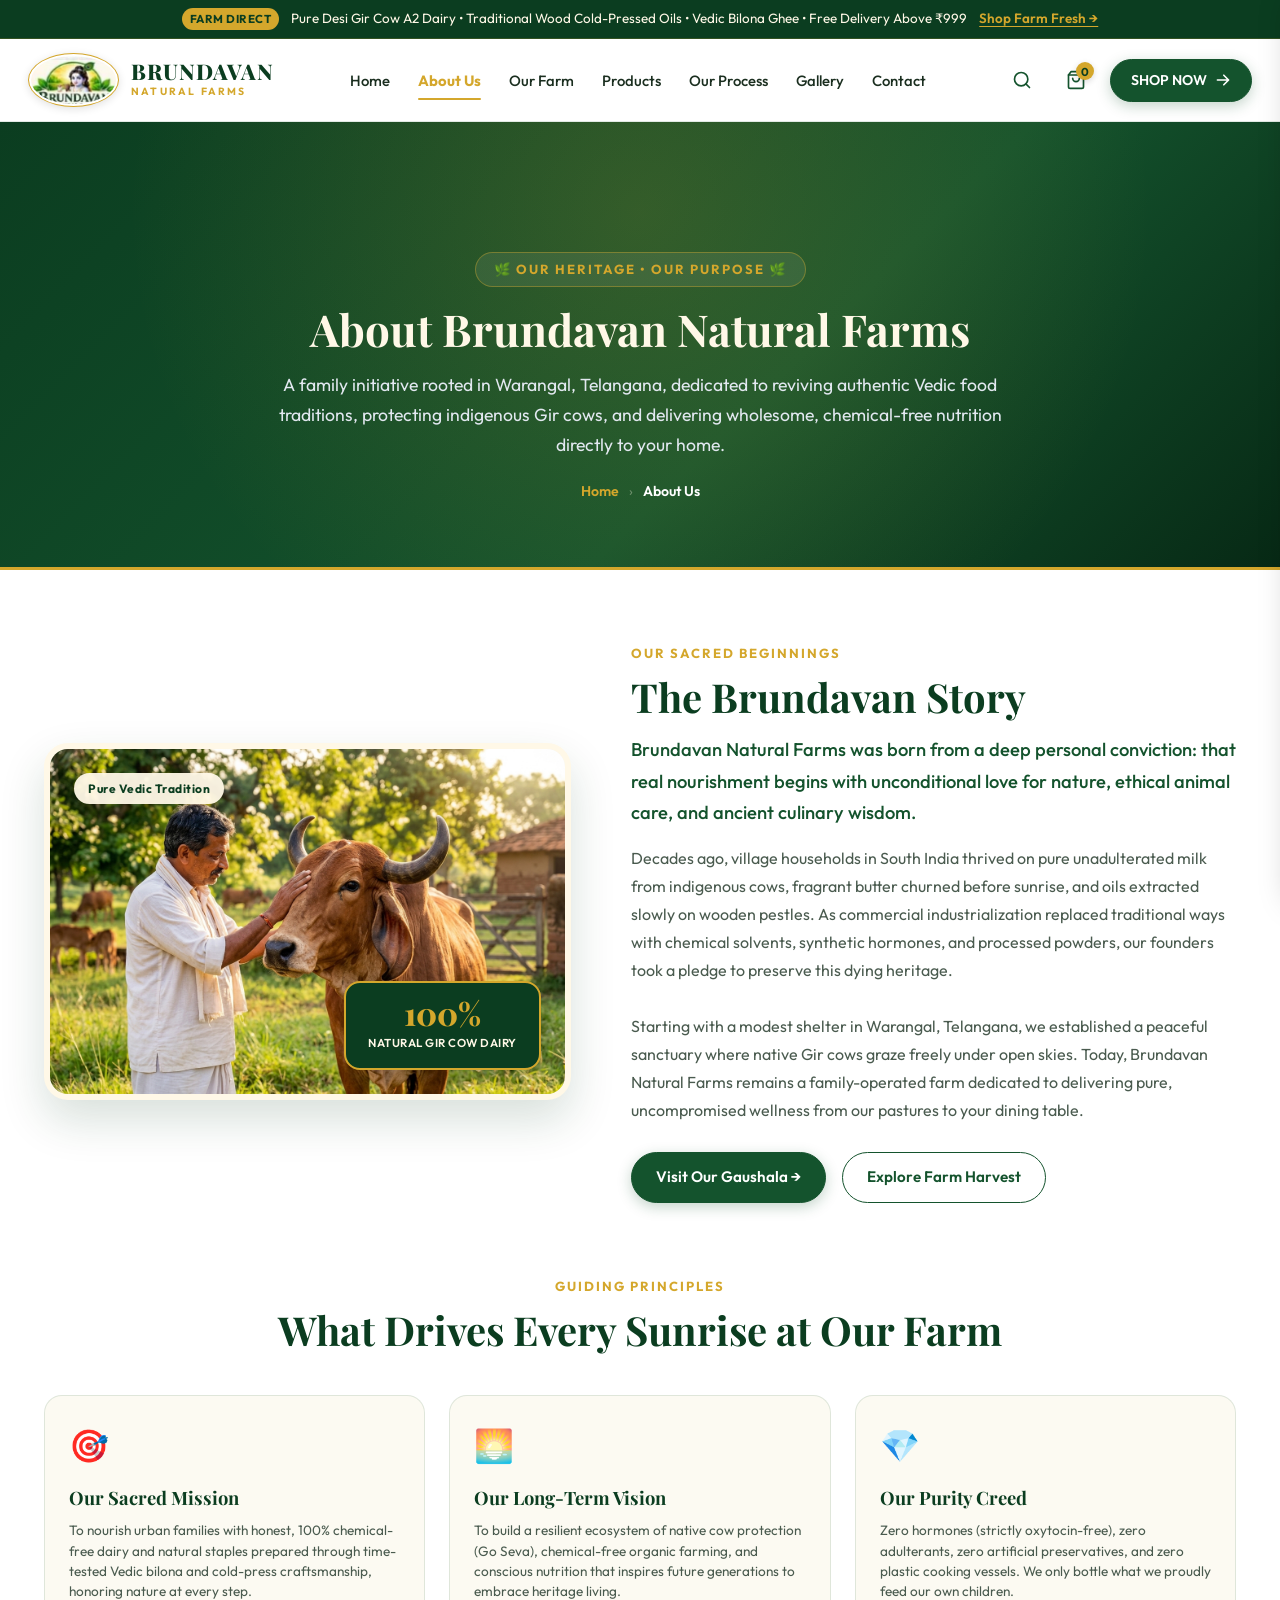
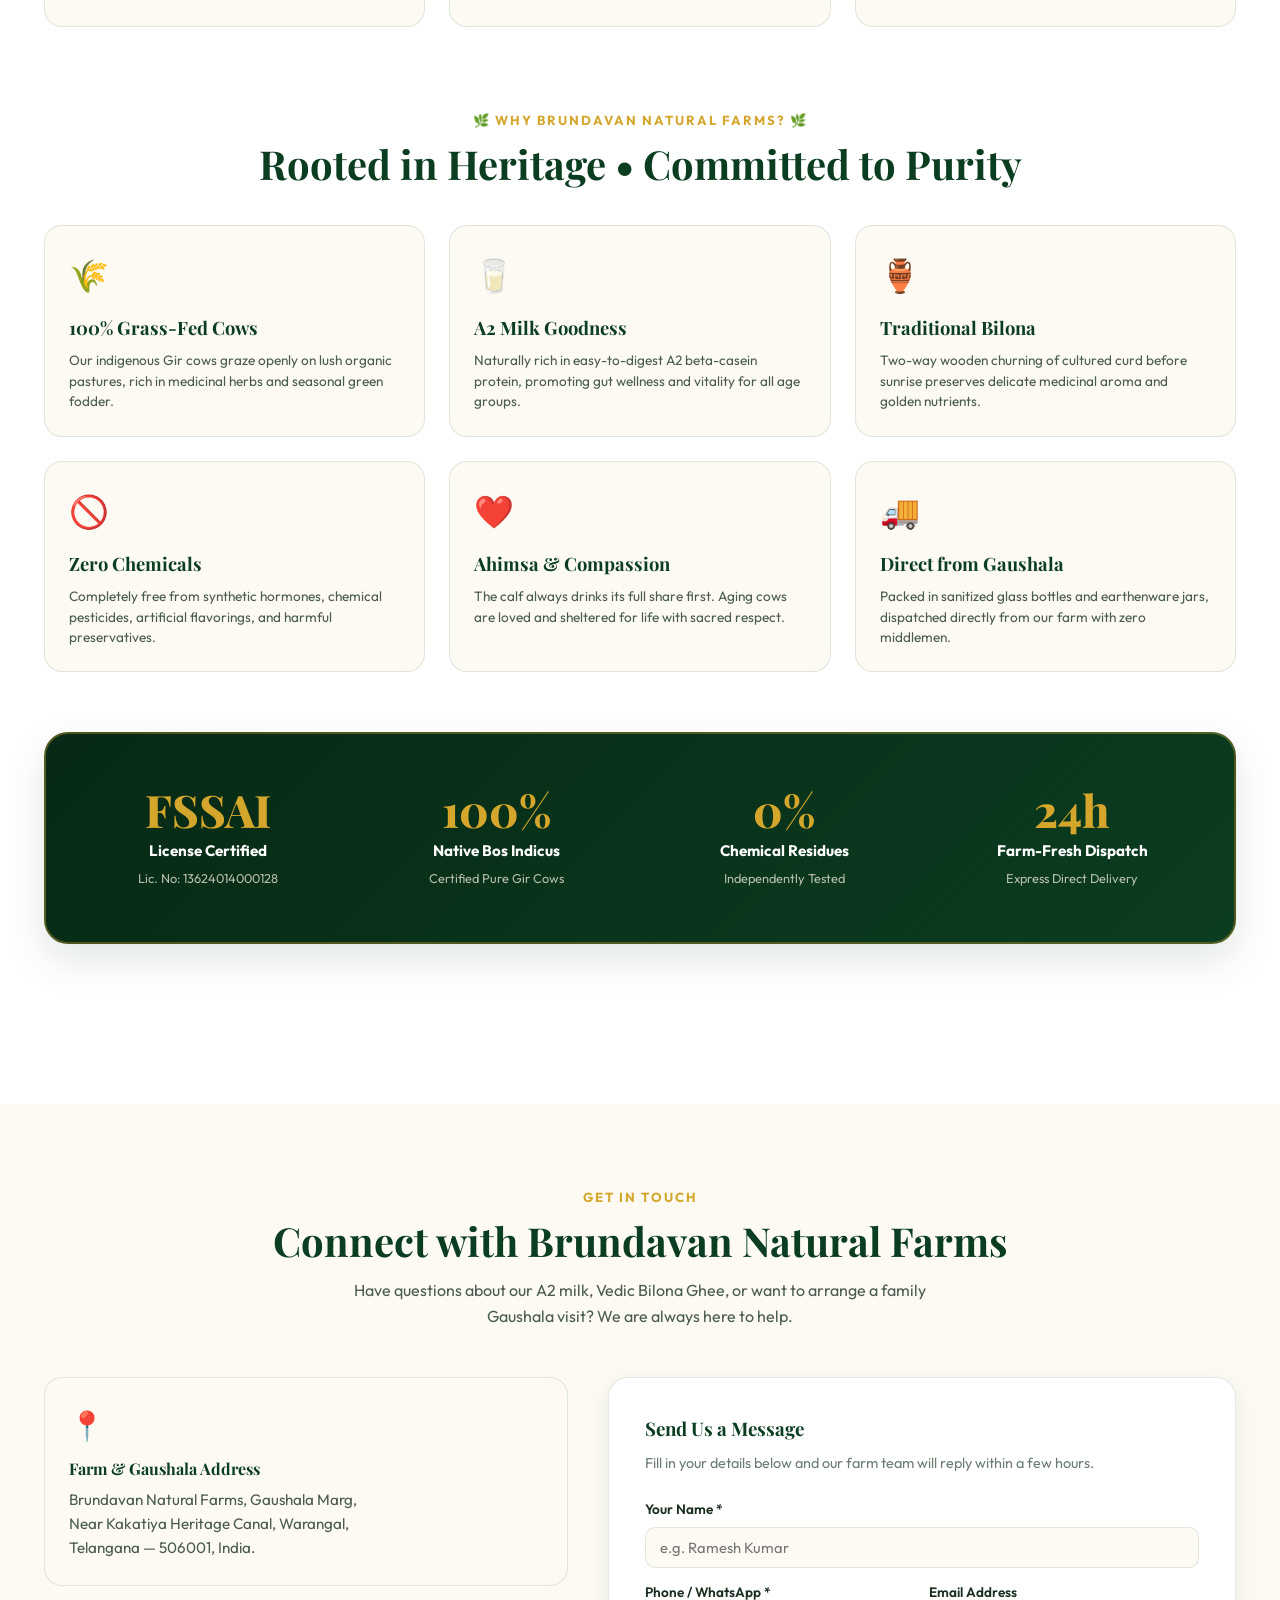
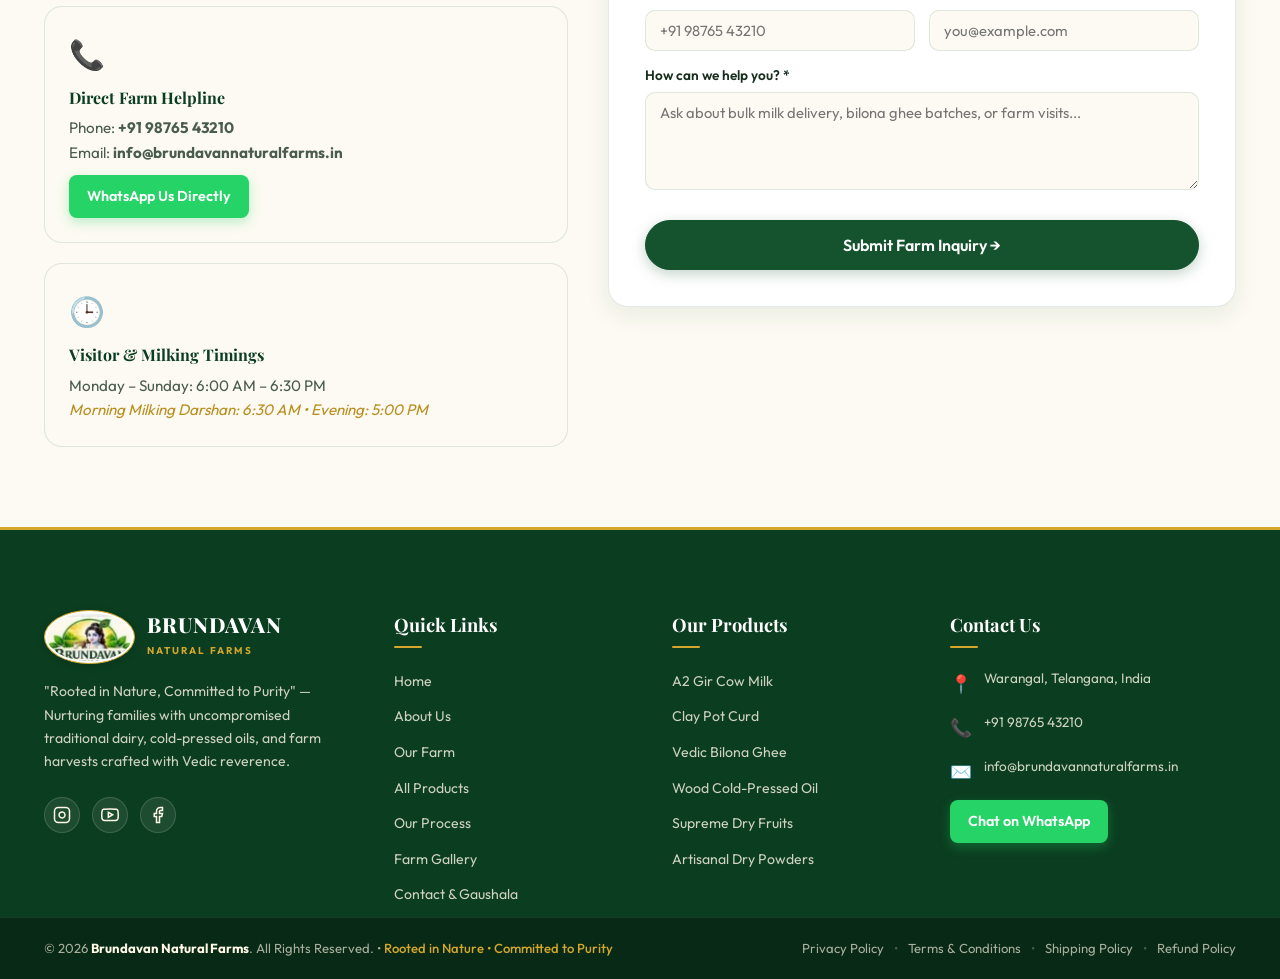
==== about.html @ 0286475c "Convert into dedicated multi-page website (About, Farm, Products, Process, Gallery) with universal c" ====
<!DOCTYPE html>
<html lang="en">
<head>
  <meta charset="UTF-8">
  <meta name="viewport" content="width=device-width, initial-scale=1.0">
  <title>About Us — Brundavan Natural Farms | Our Story, Mission &amp; Vedic Heritage</title>
  <meta name="description" content="Discover the story behind Brundavan Natural Farms. Ethical A2 Gir cow dairy, traditional Vedic bilona ghee, wood cold-pressed oils, and farm-to-family purity in Warangal, Telangana.">
  
  <!-- Google Fonts: Playfair Display & Outfit -->
  <link rel="preconnect" href="https://fonts.googleapis.com">
  <link rel="preconnect" href="https://fonts.gstatic.com" crossorigin>
  <link href="https://fonts.googleapis.com/css2?family=Outfit:wght@300;400;500;600;700&family=Playfair+Display:ital,wght@0,500;0,600;0,700;0,800;1,600&display=swap" rel="stylesheet">
  
  <link rel="stylesheet" href="style.css">
</head>
<body>

  <!-- TOP ANNOUNCEMENT BANNER -->
  <div class="top-announcement" id="topBanner">
    <div class="announcement-content">
      <span class="badge-pill">Farm Direct</span>
      <span class="announcement-text">Pure Desi Gir Cow A2 Dairy &bull; Traditional Wood Cold-Pressed Oils &bull; Vedic Bilona Ghee &bull; Free Delivery Above &#8377;999</span>
      <a href="products.html" class="announcement-link">Shop Farm Fresh &rarr;</a>
    </div>
  </div>

  <!-- NAVIGATION HEADER -->
  <header class="site-header" id="header">
    <div class="header-container">
      
      <!-- LOGO -->
      <a href="index.html" class="brand-logo" aria-label="Brundavan Natural Farms Home">
        <div class="logo-image-badge">
          <img src="images/brundavan_logo_badge.png" alt="Brundavan Natural Farms Logo" class="brand-logo-img">
        </div>
        <div class="logo-text-group">
          <span class="brand-title">BRUNDAVAN</span>
          <span class="brand-subtitle">NATURAL FARMS</span>
        </div>
      </a>

      <!-- DESKTOP NAVIGATION LINKS -->
      <nav class="nav-menu" id="navMenu">
        <ul class="nav-list">
          <li class="nav-item"><a href="index.html" class="nav-link">Home</a></li>
          <li class="nav-item"><a href="about.html" class="nav-link active">About Us</a></li>
          <li class="nav-item"><a href="farm.html" class="nav-link">Our Farm</a></li>
          <li class="nav-item"><a href="products.html" class="nav-link">Products</a></li>
          <li class="nav-item"><a href="process.html" class="nav-link">Our Process</a></li>
          <li class="nav-item"><a href="gallery.html" class="nav-link">Gallery</a></li>
          <li class="nav-item"><a href="#contact" class="nav-link">Contact</a></li>
        </ul>
      </nav>

      <!-- HEADER ACTIONS -->
      <div class="header-actions">
        <button class="action-btn" id="searchTriggerBtn" title="Search Products" aria-label="Search">
          <svg viewBox="0 0 24 24" width="20" height="20" fill="none" stroke="currentColor" stroke-width="2" stroke-linecap="round" stroke-linejoin="round">
            <circle cx="11" cy="11" r="8"></circle>
            <line x1="21" y1="21" x2="16.65" y2="16.65"></line>
          </svg>
        </button>

        <button class="action-btn cart-btn" id="cartTriggerBtn" title="Shopping Cart" aria-label="Cart">
          <svg viewBox="0 0 24 24" width="20" height="20" fill="none" stroke="currentColor" stroke-width="2" stroke-linecap="round" stroke-linejoin="round">
            <path d="M6 2L3 6v14a2 2 0 0 0 2 2h14a2 2 0 0 0 2-2V6l-3-4z"></path>
            <line x1="3" y1="6" x2="21" y2="6"></line>
            <path d="M16 10a4 4 0 0 1-8 0"></path>
          </svg>
          <span class="cart-badge" id="cartBadgeCount">0</span>
        </button>

        <a href="products.html" class="btn btn-primary nav-shop-btn">
          <span>SHOP NOW</span>
          <svg viewBox="0 0 20 20" width="16" height="16" fill="currentColor">
            <path fill-rule="evenodd" d="M10.293 3.293a1 1 0 011.414 0l6 6a1 1 0 010 1.414l-6 6a1 1 0 01-1.414-1.414L14.586 11H3a1 1 0 110-2h11.586l-4.293-4.293a1 1 0 010-1.414z" clip-rule="evenodd"/>
          </svg>
        </a>

        <button class="mobile-toggle-btn" id="mobileMenuBtn" aria-label="Toggle Navigation">
          <span></span>
          <span></span>
          <span></span>
        </button>
      </div>

    </div>
  </header>

  <!-- SUBPAGE HERO BANNER -->
  <section class="subpage-hero">
    <div class="subpage-hero-container">
      <span class="subpage-tagline">🌿 OUR HERITAGE &bull; OUR PURPOSE 🌿</span>
      <h1 class="subpage-title">About Brundavan Natural Farms</h1>
      <p class="subpage-desc">
        A family initiative rooted in Warangal, Telangana, dedicated to reviving authentic Vedic food traditions, protecting indigenous Gir cows, and delivering wholesome, chemical-free nutrition directly to your home.
      </p>
      <nav class="subpage-breadcrumbs" aria-label="Breadcrumb">
        <a href="index.html">Home</a>
        <span class="sep">&rsaquo;</span>
        <span class="current">About Us</span>
      </nav>
    </div>
  </section>

  <!-- MAIN ABOUT STORY SECTION -->
  <section class="about-section" style="padding-top:70px;">
    <div class="container">
      
      <div class="about-split-layout">
        
        <!-- Large Image Frame with Farmer Touching Gir Cow -->
        <div class="about-image-column">
          <div class="image-frame-decor">
            <img src="images/ref_farmer_cow.jpg" alt="Farmer caring for indigenous Gir cows at Brundavan Natural Farms" class="about-primary-img">
            <div class="experience-badge">
              <span class="exp-num">100%</span>
              <span class="exp-label">Natural Gir Cow Dairy</span>
            </div>
            <div class="natural-seal">
              <span>Pure Vedic Tradition</span>
            </div>
          </div>
        </div>

        <!-- Story Column -->
        <div class="about-text-column">
          <span class="section-subtitle">OUR SACRED BEGINNINGS</span>
          <h2 class="section-title">The Brundavan Story</h2>
          
          <p class="about-lead">
            Brundavan Natural Farms was born from a deep personal conviction: that real nourishment begins with unconditional love for nature, ethical animal care, and ancient culinary wisdom.
          </p>

          <p class="about-body">
            Decades ago, village households in South India thrived on pure unadulterated milk from indigenous cows, fragrant butter churned before sunrise, and oils extracted slowly on wooden pestles. As commercial industrialization replaced traditional ways with chemical solvents, synthetic hormones, and processed powders, our founders took a pledge to preserve this dying heritage.
          </p>

          <p class="about-body">
            Starting with a modest shelter in Warangal, Telangana, we established a peaceful sanctuary where native Gir cows graze freely under open skies. Today, Brundavan Natural Farms remains a family-operated farm dedicated to delivering pure, uncompromised wellness from our pastures to your dining table.
          </p>

          <div class="about-cta-row">
            <a href="farm.html" class="btn btn-primary">Visit Our Gaushala &rarr;</a>
            <a href="products.html" class="btn btn-outline-green">Explore Farm Harvest</a>
          </div>

        </div>

      </div>

      <!-- MISSION, VISION, VALUE TRINITY -->
      <div style="margin: 70px 0 30px;">
        <div class="text-center" style="margin-bottom: 40px;">
          <span class="section-subtitle">GUIDING PRINCIPLES</span>
          <h3 class="section-title">What Drives Every Sunrise at Our Farm</h3>
        </div>

        <div class="farm-benefits-row" style="grid-template-columns: repeat(3, 1fr);">
          
          <div class="farm-benefit-card">
            <div class="benefit-card-icon">🎯</div>
            <h4 class="benefit-card-title">Our Sacred Mission</h4>
            <p class="benefit-card-desc">
              To nourish urban families with honest, 100% chemical-free dairy and natural staples prepared through time-tested Vedic bilona and cold-press craftsmanship, honoring nature at every step.
            </p>
          </div>

          <div class="farm-benefit-card">
            <div class="benefit-card-icon">🌅</div>
            <h4 class="benefit-card-title">Our Long-Term Vision</h4>
            <p class="benefit-card-desc">
              To build a resilient ecosystem of native cow protection (Go Seva), chemical-free organic farming, and conscious nutrition that inspires future generations to embrace heritage living.
            </p>
          </div>

          <div class="farm-benefit-card">
            <div class="benefit-card-icon">💎</div>
            <h4 class="benefit-card-title">Our Purity Creed</h4>
            <p class="benefit-card-desc">
              Zero hormones (strictly oxytocin-free), zero adulterants, zero artificial preservatives, and zero plastic cooking vessels. We only bottle what we proudly feed our own children.
            </p>
          </div>

        </div>
      </div>

      <!-- SIX PILLARS ROW -->
      <div class="why-us-header text-center" style="margin-top: 80px;">
        <span class="section-subtitle">🌿 WHY BRUNDAVAN NATURAL FARMS? 🌿</span>
        <h3 class="section-title">Rooted in Heritage &bull; Committed to Purity</h3>
      </div>

      <div class="farm-benefits-row six-pillars-grid">
        
        <div class="farm-benefit-card">
          <div class="benefit-card-icon">🌾</div>
          <h4 class="benefit-card-title">100% Grass-Fed Cows</h4>
          <p class="benefit-card-desc">Our indigenous Gir cows graze openly on lush organic pastures, rich in medicinal herbs and seasonal green fodder.</p>
        </div>

        <div class="farm-benefit-card">
          <div class="benefit-card-icon">🥛</div>
          <h4 class="benefit-card-title">A2 Milk Goodness</h4>
          <p class="benefit-card-desc">Naturally rich in easy-to-digest A2 beta-casein protein, promoting gut wellness and vitality for all age groups.</p>
        </div>

        <div class="farm-benefit-card">
          <div class="benefit-card-icon">🏺</div>
          <h4 class="benefit-card-title">Traditional Bilona</h4>
          <p class="benefit-card-desc">Two-way wooden churning of cultured curd before sunrise preserves delicate medicinal aroma and golden nutrients.</p>
        </div>

        <div class="farm-benefit-card">
          <div class="benefit-card-icon">🚫</div>
          <h4 class="benefit-card-title">Zero Chemicals</h4>
          <p class="benefit-card-desc">Completely free from synthetic hormones, chemical pesticides, artificial flavorings, and harmful preservatives.</p>
        </div>

        <div class="farm-benefit-card">
          <div class="benefit-card-icon">❤️</div>
          <h4 class="benefit-card-title">Ahimsa &amp; Compassion</h4>
          <p class="benefit-card-desc">The calf always drinks its full share first. Aging cows are loved and sheltered for life with sacred respect.</p>
        </div>

        <div class="farm-benefit-card">
          <div class="benefit-card-icon">🚚</div>
          <h4 class="benefit-card-title">Direct from Gaushala</h4>
          <p class="benefit-card-desc">Packed in sanitized glass bottles and earthenware jars, dispatched directly from our farm with zero middlemen.</p>
        </div>

      </div>

      <!-- CERTIFICATIONS BANNER -->
      <div class="farm-stats-strip">
        <div class="farm-stats-grid">
          <div class="farm-stat-card">
            <div class="stat-huge-number">FSSAI</div>
            <div class="stat-label-title">License Certified</div>
            <div class="stat-label-desc">Lic. No: 13624014000128</div>
          </div>
          <div class="farm-stat-card">
            <div class="stat-huge-number">100%</div>
            <div class="stat-label-title">Native Bos Indicus</div>
            <div class="stat-label-desc">Certified Pure Gir Cows</div>
          </div>
          <div class="farm-stat-card">
            <div class="stat-huge-number">0%</div>
            <div class="stat-label-title">Chemical Residues</div>
            <div class="stat-label-desc">Independently Tested</div>
          </div>
          <div class="farm-stat-card">
            <div class="stat-huge-number">24h</div>
            <div class="stat-label-title">Farm-Fresh Dispatch</div>
            <div class="stat-label-desc">Express Direct Delivery</div>
          </div>
        </div>
      </div>

    </div>
  </section>

  <!-- CONTACT & GAUSHALA LOCATION SECTION -->
  <section class="contact-section" id="contact" style="background-color: var(--light-cream); padding: 80px 0;">
    <div class="container">
      
      <div class="text-center" style="margin-bottom: 48px;">
        <span class="section-subtitle">GET IN TOUCH</span>
        <h2 class="section-title">Connect with Brundavan Natural Farms</h2>
        <p style="color: var(--text-secondary); max-width: 600px; margin: 0 auto;">
          Have questions about our A2 milk, Vedic Bilona Ghee, or want to arrange a family Gaushala visit? We are always here to help.
        </p>
      </div>

      <div class="contact-grid-layout" style="display:grid; grid-template-columns: 1fr 1.2fr; gap: 40px; align-items: start;">
        
        <!-- Contact Cards Column -->
        <div class="contact-info-column" style="display:flex; flex-direction:column; gap:20px;">
          
          <div class="farm-benefit-card" style="padding:24px;">
            <div style="font-size:1.8rem; margin-bottom:8px;">📍</div>
            <h4 style="font-family:var(--font-serif); color:var(--dark-green); margin-bottom:6px;">Farm &amp; Gaushala Address</h4>
            <p style="color:var(--text-secondary); font-size:0.95rem; line-height:1.6;">
              Brundavan Natural Farms, Gaushala Marg,<br>
              Near Kakatiya Heritage Canal, Warangal,<br>
              Telangana &mdash; 506001, India.
            </p>
          </div>

          <div class="farm-benefit-card" style="padding:24px;">
            <div style="font-size:1.8rem; margin-bottom:8px;">📞</div>
            <h4 style="font-family:var(--font-serif); color:var(--dark-green); margin-bottom:6px;">Direct Farm Helpline</h4>
            <p style="color:var(--text-secondary); font-size:0.95rem; margin-bottom:10px;">
              Phone: <strong>+91 98765 43210</strong><br>
              Email: <strong>info@brundavannaturalfarms.in</strong>
            </p>
            <a href="https://wa.me/919876543210?text=Hello%20Brundavan%20Natural%20Farms%2C%20I%20would%20like%20to%20know%20more%20about%20your%20products." target="_blank" rel="noopener noreferrer" class="btn btn-whatsapp" style="display:inline-flex;">
              <span>WhatsApp Us Directly</span>
            </a>
          </div>

          <div class="farm-benefit-card" style="padding:24px;">
            <div style="font-size:1.8rem; margin-bottom:8px;">🕒</div>
            <h4 style="font-family:var(--font-serif); color:var(--dark-green); margin-bottom:6px;">Visitor &amp; Milking Timings</h4>
            <p style="color:var(--text-secondary); font-size:0.95rem; line-height:1.6;">
              Monday &ndash; Sunday: 6:00 AM &ndash; 6:30 PM<br>
              <em style="color:var(--golden-hover);">Morning Milking Darshan: 6:30 AM &bull; Evening: 5:00 PM</em>
            </p>
          </div>

        </div>

        <!-- Contact Form Column -->
        <div class="contact-form-card" style="background:var(--white); border-radius:20px; padding:36px; border:1px solid var(--border-light); box-shadow:var(--shadow-md);">
          <h3 style="font-family:var(--font-serif); color:var(--dark-green); margin-bottom:8px;">Send Us a Message</h3>
          <p style="color:var(--text-muted); font-size:0.9rem; margin-bottom:24px;">Fill in your details below and our farm team will reply within a few hours.</p>

          <form onsubmit="handleContactSubmit(event)">
            <div class="form-group-field">
              <label for="contactName">Your Name *</label>
              <input type="text" id="contactName" required placeholder="e.g. Ramesh Kumar" class="form-input-control">
            </div>

            <div class="form-row-2col">
              <div class="form-group-field">
                <label for="contactPhone">Phone / WhatsApp *</label>
                <input type="tel" id="contactPhone" required placeholder="+91 98765 43210" class="form-input-control">
              </div>
              <div class="form-group-field">
                <label for="contactEmail">Email Address</label>
                <input type="email" id="contactEmail" placeholder="you@example.com" class="form-input-control">
              </div>
            </div>

            <div class="form-group-field">
              <label for="contactMessage">How can we help you? *</label>
              <textarea id="contactMessage" required rows="4" placeholder="Ask about bulk milk delivery, bilona ghee batches, or farm visits..." class="form-input-control"></textarea>
            </div>

            <button type="submit" class="btn btn-primary" style="width:100%; padding:14px; font-size:1rem; margin-top:8px;">
              <span>Submit Farm Inquiry &rarr;</span>
            </button>
          </form>
        </div>

      </div>

    </div>
  </section>

  <!-- FOOTER -->
  <footer class="site-footer">
    <div class="container footer-container">
      <div class="footer-grid">
        
        <div class="footer-col brand-col">
          <div class="footer-logo">
            <div class="logo-image-badge">
              <img src="images/brundavan_logo_badge.png" alt="Brundavan Logo" class="brand-logo-img">
            </div>
            <div>
              <span class="footer-brand-title">BRUNDAVAN</span>
              <span class="footer-brand-sub">NATURAL FARMS</span>
            </div>
          </div>
          
          <p class="footer-mission">
            "Rooted in Nature, Committed to Purity" &mdash; Nurturing families with uncompromised traditional dairy, cold-pressed oils, and farm harvests crafted with Vedic reverence.
          </p>

          <div class="footer-social-links">
            <a href="https://instagram.com" target="_blank" rel="noopener noreferrer" class="social-icon" aria-label="Instagram" title="Follow on Instagram">
              <svg viewBox="0 0 24 24" width="18" height="18" fill="none" stroke="currentColor" stroke-width="2"><rect x="2" y="2" width="20" height="20" rx="5" ry="5"/><path d="M16 11.37A4 4 0 1 1 12.63 8 4 4 0 0 1 16 11.37z"/><line x1="17.5" y1="6.5" x2="17.51" y2="6.5"/></svg>
            </a>
            <a href="https://youtube.com" target="_blank" rel="noopener noreferrer" class="social-icon" aria-label="YouTube" title="Watch on YouTube">
              <svg viewBox="0 0 24 24" width="18" height="18" fill="none" stroke="currentColor" stroke-width="2"><path d="M22.54 6.42a2.78 2.78 0 0 0-1.94-2C18.88 4 12 4 12 4s-6.88 0-8.6.46a2.78 2.78 0 0 0-1.94 2A29 29 0 0 0 1 11.75a29 29 0 0 0 .46 5.33A2.78 2.78 0 0 0 3.4 19c1.72.46 8.6.46 8.6.46s6.88 0 8.6-.46a2.78 2.78 0 0 0 1.94-2 29 29 0 0 0 .46-5.25 29 29 0 0 0-.46-5.33z"/><polygon points="9.75 15.02 15.5 11.75 9.75 8.48 9.75 15.02"/></svg>
            </a>
            <a href="https://facebook.com" target="_blank" rel="noopener noreferrer" class="social-icon" aria-label="Facebook" title="Visit Facebook">
              <svg viewBox="0 0 24 24" width="18" height="18" fill="none" stroke="currentColor" stroke-width="2"><path d="M18 2h-3a5 5 0 0 0-5 5v3H7v4h3v8h4v-8h3l1-4h-4V7a1 1 0 0 1 1-1h3z"/></svg>
            </a>
          </div>
        </div>

        <div class="footer-col">
          <h4 class="footer-heading">Quick Links</h4>
          <ul class="footer-links">
            <li><a href="index.html">Home</a></li>
            <li><a href="about.html">About Us</a></li>
            <li><a href="farm.html">Our Farm</a></li>
            <li><a href="products.html">All Products</a></li>
            <li><a href="process.html">Our Process</a></li>
            <li><a href="gallery.html">Farm Gallery</a></li>
            <li><a href="#contact">Contact &amp; Gaushala</a></li>
          </ul>
        </div>

        <div class="footer-col">
          <h4 class="footer-heading">Our Products</h4>
          <ul class="footer-links">
            <li><a href="products.html">A2 Gir Cow Milk</a></li>
            <li><a href="products.html">Clay Pot Curd</a></li>
            <li><a href="products.html">Vedic Bilona Ghee</a></li>
            <li><a href="products.html">Wood Cold-Pressed Oil</a></li>
            <li><a href="products.html">Supreme Dry Fruits</a></li>
            <li><a href="products.html">Artisanal Dry Powders</a></li>
          </ul>
        </div>

        <div class="footer-col">
          <h4 class="footer-heading">Contact Us</h4>
          <div class="contact-entry">
            <span class="contact-icon">📍</span>
            <div class="contact-text">Warangal, Telangana, India</div>
          </div>
          <div class="contact-entry">
            <span class="contact-icon">📞</span>
            <div class="contact-text">+91 98765 43210</div>
          </div>
          <div class="contact-entry">
            <span class="contact-icon">✉️</span>
            <div class="contact-text">info@brundavannaturalfarms.in</div>
          </div>
          <div class="whatsapp-box" style="margin-top:14px;">
            <a href="https://wa.me/919876543210?text=Hi%20Brundavan%20Natural%20Farms%2C%20I%20am%20interested%20in%20your%20pure%20farm%20products." target="_blank" rel="noopener noreferrer" class="btn btn-whatsapp">
              <span>Chat on WhatsApp</span>
            </a>
          </div>
        </div>

      </div>
    </div>

    <div class="footer-bottom">
      <div class="footer-bottom-container">
        <p class="copyright-text">
          &copy; 2026 <strong>Brundavan Natural Farms</strong>. All Rights Reserved. &bull; 
          <span class="purity-tagline">Rooted in Nature &bull; Committed to Purity</span>
        </p>
        <ul class="legal-links">
          <li><a href="javascript:void(0)" onclick="openPolicyModal('privacy')">Privacy Policy</a></li>
          <li><span class="sep">&bull;</span></li>
          <li><a href="javascript:void(0)" onclick="openPolicyModal('terms')">Terms &amp; Conditions</a></li>
          <li><span class="sep">&bull;</span></li>
          <li><a href="javascript:void(0)" onclick="openPolicyModal('shipping')">Shipping Policy</a></li>
          <li><span class="sep">&bull;</span></li>
          <li><a href="javascript:void(0)" onclick="openPolicyModal('refund')">Refund Policy</a></li>
        </ul>
      </div>
    </div>
  </footer>

  <!-- SHOPPING CART DRAWER -->
  <div class="cart-overlay" id="cartOverlay" onclick="closeCart()"></div>
  <aside class="cart-drawer" id="cartDrawer" aria-label="Farm Shopping Cart">
    <div class="cart-drawer-header">
      <div class="cart-header-title">
        <span class="cart-icon-draw">🧺</span>
        <h3>Your Farm Basket</h3>
        <span class="cart-count-badge" id="cartDrawerCount">0 items</span>
      </div>
      <button class="cart-close-btn" onclick="closeCart()" aria-label="Close Basket">&times;</button>
    </div>

    <div class="cart-drawer-body" id="cartItemsList">
      <!-- Populated via script.js -->
    </div>

    <div class="cart-drawer-footer" id="cartDrawerFooter">
      <div class="cart-summary-box">
        <div class="summary-line">
          <span>Subtotal</span>
          <span id="cartSubtotal">&#8377;0</span>
        </div>
        <div class="summary-line">
          <span>Delivery</span>
          <span class="free-text">FREE</span>
        </div>
        <div class="summary-line total-line">
          <span>Total</span>
          <span id="cartTotal">&#8377;0</span>
        </div>
      </div>
      <button class="btn btn-primary btn-block checkout-action-btn" onclick="openCheckoutModal()">
        <span>Proceed to Order</span>
        <svg viewBox="0 0 20 20" width="16" height="16" fill="currentColor"><path fill-rule="evenodd" d="M10.293 3.293a1 1 0 011.414 0l6 6a1 1 0 010 1.414l-6 6a1 1 0 01-1.414-1.414L14.586 11H3a1 1 0 110-2h11.586l-4.293-4.293a1 1 0 010-1.414z" clip-rule="evenodd"/></svg>
      </button>
      <p class="cart-purity-note" style="color:var(--forest-green);font-weight:600;display:flex;align-items:center;justify-content:center;gap:6px;">
        <svg viewBox="0 0 24 24" width="14" height="14" fill="none" stroke="currentColor" stroke-width="2"><path d="M12 22s8-4 8-10V5l-8-3-8 3v7c0 6 8 10 8 10z"/></svg>
        100% Purity Assured &bull; Direct Farm Fresh Delivery
      </p>
    </div>
  </aside>

  <!-- CHECKOUT MODAL -->
  <div class="modal-backdrop" id="checkoutModal">
    <div class="generic-modal-container checkout-modal-container">
      <div class="generic-modal-header checkout-modal-header">
        <div class="checkout-header-title">
          <span class="checkout-step-badge">Checkout</span>
          <h3 class="modal-heading" style="margin-bottom:0;">Complete Your Farm Order</h3>
        </div>
        <button class="modal-close-btn" onclick="closeCheckoutModal()">&times;</button>
      </div>
      <div class="generic-modal-body checkout-modal-body">
        <form id="checkoutForm" onsubmit="handlePlaceOrder(event); return false;">
          <div class="checkout-grid">
            <div class="checkout-form-col">
              <h4 class="checkout-section-title">Delivery Information</h4>
              <div class="form-group-field">
                <label for="custName">Full Name *</label>
                <input type="text" id="custName" required placeholder="e.g. Ramesh Kumar" class="form-input-control" value="Ramesh Kumar">
              </div>
              <div class="form-row-2col">
                <div class="form-group-field">
                  <label for="custPhone">Phone / WhatsApp *</label>
                  <input type="tel" id="custPhone" required placeholder="+91 98765 43210" class="form-input-control" value="+91 98765 43210">
                </div>
                <div class="form-group-field">
                  <label for="custPincode">Delivery Pincode *</label>
                  <input type="text" id="custPincode" required placeholder="506001" maxlength="6" class="form-input-control" value="506001">
                </div>
              </div>
              <div class="form-group-field">
                <label for="custAddress">Complete Street Address *</label>
                <textarea id="custAddress" required rows="2" placeholder="House/Flat No, Landmark, Colony, City" class="form-input-control">Plot No. 42, Green Avenue, Hanamkonda, Warangal, Telangana</textarea>
              </div>
              
              <h4 class="checkout-section-title" style="margin-top:18px;">Payment Mode</h4>
              <div class="payment-method-selector">
                <label class="payment-option-card active" id="payOptionCod" onclick="selectPaymentOption('cod')">
                  <input type="radio" name="paymentMethod" value="Cash on Delivery (COD)" checked>
                  <div class="payment-option-info">
                    <strong>Cash on Delivery (COD)</strong>
                    <span>Pay in cash or scan UPI upon doorstep delivery</span>
                  </div>
                  <span class="pay-icon">💵</span>
                </label>
                <label class="payment-option-card" id="payOptionUpi" onclick="selectPaymentOption('upi')">
                  <input type="radio" name="paymentMethod" value="UPI / Online Payment">
                  <div class="payment-option-info">
                    <strong>UPI / Online Payment</strong>
                    <span>Google Pay, PhonePe, Paytm, or Netbanking</span>
                  </div>
                  <span class="pay-icon">⚡</span>
                </label>
              </div>
            </div>

            <div class="checkout-summary-col">
              <h4 class="checkout-section-title">Order Items</h4>
              <div class="checkout-items-preview" id="checkoutItemsPreview">
                <!-- Dynamically populated -->
              </div>
              
              <div class="checkout-price-card">
                <div class="checkout-price-row">
                  <span>Items Subtotal</span>
                  <span id="checkoutSubtotal">&#8377;0</span>
                </div>
                <div class="checkout-price-row">
                  <span>Farm Express Delivery</span>
                  <span style="color:#16A34A;font-weight:700;">FREE</span>
                </div>
                <div class="checkout-price-row total-row">
                  <span>Total Amount</span>
                  <span id="checkoutTotal" style="color:var(--dark-green);font-size:1.25rem;font-weight:800;">&#8377;0</span>
                </div>
              </div>

              <button type="button" class="btn btn-primary btn-block checkout-submit-btn" id="placeOrderSubmitBtn" onclick="handlePlaceOrder(event)">
                <span>Confirm &amp; Place Order</span>
                <svg viewBox="0 0 20 20" width="16" height="16" fill="currentColor"><path fill-rule="evenodd" d="M16.707 5.293a1 1 0 010 1.414l-8 8a1 1 0 01-1.414 0l-4-4a1 1 0 011.414-1.414L8 12.586l7.293-7.293a1 1 0 011.414 0z" clip-rule="evenodd"/></svg>
              </button>

              <div class="checkout-guarantee-note">
                <svg viewBox="0 0 24 24" width="16" height="16" fill="none" stroke="#16A34A" stroke-width="2"><path d="M12 22s8-4 8-10V5l-8-3-8 3v7c0 6 8 10 8 10z"/></svg>
                <span>Directly sourced from pasture-grazed Gir cows &amp; traditional wooden churns</span>
              </div>
            </div>
          </div>
        </form>
      </div>
    </div>
  </div>

  <!-- ORDER SUCCESS & INVOICE MODAL -->
  <div class="modal-backdrop" id="invoiceModal">
    <div class="generic-modal-container invoice-modal-container">
      <div class="invoice-modal-header">
        <div class="success-banner">
          <div class="success-checkmark-circle">
            <svg viewBox="0 0 24 24" width="28" height="28" fill="none" stroke="#FFFFFF" stroke-width="3"><polyline points="20 6 9 17 4 12"/></svg>
          </div>
          <div>
            <h3 class="success-title">Order Placed Successfully! 🎉</h3>
            <p class="success-subtitle">Thank you! Your order is confirmed and will be dispatched fresh from our farm.</p>
          </div>
        </div>
        <button class="modal-close-btn invoice-close-btn" onclick="closeInvoiceModal()">&times;</button>
      </div>

      <div class="generic-modal-body invoice-modal-body">
        <div class="invoice-sheet" id="invoiceSheet">
          <div class="invoice-header">
            <div class="invoice-brand">
              <div class="invoice-logo-group">
                <img src="images/brundavan_logo_badge.png" alt="Brundavan Natural Farms" class="invoice-logo-img">
                <div>
                  <h2 class="invoice-brand-name">BRUNDAVAN NATURAL FARMS</h2>
                  <p class="invoice-tagline">Rooted in Nature, Committed to Purity</p>
                </div>
              </div>
              <div class="invoice-company-details">
                <p>Warangal, Telangana &bull; 506001, India</p>
                <p>Tel: +91 98765 43210 &bull; Web: brundavannaturalfarms.in</p>
                <p><strong>FSSAI Lic. No:</strong> 13624014000128</p>
              </div>
            </div>

            <div class="invoice-title-block">
              <span class="tax-invoice-pill">TAX INVOICE / CASH MEMO</span>
              <table class="invoice-meta-table">
                <tr>
                  <td><strong>Invoice No:</strong></td>
                  <td id="invNumber">BNF-2026-8492</td>
                </tr>
                <tr>
                  <td><strong>Date &amp; Time:</strong></td>
                  <td id="invDate">16 Oct 2026, 11:30 AM</td>
                </tr>
                <tr>
                  <td><strong>Order Status:</strong></td>
                  <td><span class="status-confirmed-badge">&#10003; ORDER CONFIRMED</span></td>
                </tr>
                <tr>
                  <td><strong>Payment Mode:</strong></td>
                  <td id="invPaymentMode">Cash on Delivery</td>
                </tr>
              </table>
            </div>
          </div>

          <div class="invoice-divider"></div>

          <div class="invoice-customer-row">
            <div class="customer-bill-box">
              <h5 class="bill-heading">DELIVER TO (CUSTOMER)</h5>
              <p class="cust-name-val" id="invCustName">Ramesh Kumar</p>
              <p class="cust-phone-val" id="invCustPhone">+91 98765 43210</p>
              <p class="cust-addr-val" id="invCustAddress">Warangal, Telangana</p>
            </div>
            <div class="customer-farm-box">
              <h5 class="bill-heading">DISPATCH LOCATION</h5>
              <p><strong>Brundavan Gaushala &amp; Pastures</strong></p>
              <p>Ethical A2 Gir Cow Natural Dairy Unit</p>
              <p>Delivery: Insulated Fresh Farm Express</p>
            </div>
          </div>

          <div class="invoice-table-wrapper">
            <table class="invoice-items-table">
              <thead>
                <tr>
                  <th style="width:40px;">#</th>
                  <th>Product Description</th>
                  <th style="width:110px;">Unit</th>
                  <th style="width:70px;text-align:center;">Qty</th>
                  <th style="width:110px;text-align:right;">Rate (&#8377;)</th>
                  <th style="width:110px;text-align:right;">Amount (&#8377;)</th>
                </tr>
              </thead>
              <tbody id="invItemsTableBody">
                <!-- Dynamic Items -->
              </tbody>
            </table>
          </div>

          <div class="invoice-summary-grid">
            <div class="invoice-words-note">
              <p><strong>Amount in Words:</strong></p>
              <p class="words-val" id="invAmountInWords">Indian Rupees Only</p>
              <div class="purity-promise-box">
                <p>🌿 <strong>Authenticity Pledge:</strong> 100% pure, chemical-free &amp; ethically sourced from indigenous Gir cows and traditional wooden churns. No synthetic additives or preservatives.</p>
              </div>
            </div>

            <div class="invoice-totals-box">
              <div class="inv-sum-row">
                <span>Items Subtotal:</span>
                <span id="invSubtotal">&#8377;0</span>
              </div>
              <div class="inv-sum-row">
                <span>Delivery / Freight:</span>
                <span style="color:#16A34A;font-weight:700;">FREE (&#8377;0.00)</span>
              </div>
              <div class="inv-sum-row">
                <span>Taxes &amp; Packaging:</span>
                <span>Included (GST Paid)</span>
              </div>
              <div class="inv-sum-row inv-grand-total-row">
                <span>Grand Total:</span>
                <span id="invGrandTotal">&#8377;0</span>
              </div>
            </div>
          </div>

          <div class="invoice-sheet-footer">
            <div class="terms-block">
              <p>&bull; This is an authentic digital invoice generated by Brundavan Natural Farms.</p>
              <p>&bull; For support or delivery queries, WhatsApp/Call +91 98765 43210.</p>
            </div>
            <div class="signature-block">
              <div class="signature-line"></div>
              <p><strong>Authorized Signatory</strong></p>
              <p class="brand-sig">Brundavan Natural Farms</p>
            </div>
          </div>

        </div>

        <div class="invoice-actions-bar">
          <button class="btn btn-outline-green" onclick="printInvoiceDoc()">
            <svg viewBox="0 0 24 24" width="18" height="18" fill="none" stroke="currentColor" stroke-width="2"><polyline points="6 9 6 2 18 2 18 9"/><path d="M6 18H4a2 2 0 0 1-2-2v-5a2 2 0 0 1 2-2h16a2 2 0 0 1 2 2v5a2 2 0 0 1-2 2h-2"/><rect x="6" y="14" width="12" height="8"/></svg>
            <span>Print / Save Invoice (PDF)</span>
          </button>
          
          <button class="btn btn-whatsapp" onclick="sendInvoiceToWhatsApp()">
            <svg viewBox="0 0 24 24" width="18" height="18" fill="currentColor"><path d="M12.031 2C6.5 2 2.016 6.484 2.016 12.015c0 1.77.464 3.492 1.348 5.02L2 22l5.129-1.344a9.98 9.98 0 0 0 4.902 1.289h.004c5.531 0 10.016-4.484 10.016-10.016C22.05 6.484 17.566 2 12.031 2zm5.836 14.184c-.242.684-1.215 1.309-1.996 1.477-.535.113-1.234.207-3.582-.766-2.996-1.242-4.93-4.285-5.082-4.484-.148-.203-1.215-1.617-1.215-3.086 0-1.469.766-2.195 1.04-2.488.273-.297.597-.371.796-.371.199 0 .402.004.575.012.187.008.437-.07.683.52.25.602.852 2.074.926 2.227.074.152.125.332.023.535-.098.2-.152.324-.301.504-.152.176-.324.394-.461.531-.152.148-.313.312-.137.613.176.297.785 1.293 1.684 2.094 1.156 1.031 2.133 1.352 2.434 1.504.301.148.477.125.656-.078.176-.207.766-.891.969-1.195.203-.305.406-.254.684-.152.277.098 1.762.832 2.066.984.305.152.508.227.582.355.074.125.074.734-.168 1.418z"/></svg>
            <span>Confirm on WhatsApp</span>
          </button>

          <button class="btn btn-primary" onclick="closeInvoiceModal()">
            <span>Continue Shopping</span>
          </button>
        </div>

      </div>
    </div>
  </div>

  <!-- SEARCH MODAL -->
  <div class="modal-backdrop" id="searchModal">
    <div class="search-modal-container">
      <div class="search-modal-header">
        <div class="search-input-wrapper">
          <svg viewBox="0 0 24 24" width="20" height="20" fill="none" stroke="#14532D" stroke-width="2"><circle cx="11" cy="11" r="8"/><line x1="21" y1="21" x2="16.65" y2="16.65"/></svg>
          <input type="text" id="searchInput" placeholder="Search milk, curd, ghee, oil, dry fruits, dry powders..." autocomplete="off">
        </div>
        <button class="modal-close-btn" onclick="closeSearchModal()">&times;</button>
      </div>
      <div class="search-results-area" id="searchResults">
        <p class="search-hint">Type to search among our 6 traditional farm harvest categories...</p>
      </div>
    </div>
  </div>

  <!-- PRODUCT QUICK VIEW MODAL -->
  <div class="modal-backdrop" id="productModal">
    <div class="product-modal-container">
      <button class="modal-close-btn product-modal-close" onclick="closeProductModal()">&times;</button>
      <div class="product-modal-grid">
        <div class="modal-img-col">
          <img src="" alt="" id="modalProductImg" class="modal-product-img">
          <div class="modal-purity-badge" id="modalProductBadge">100% Traditional</div>
        </div>
        <div class="modal-info-col">
          <span class="modal-category" id="modalProductCategory">Category</span>
          <div class="product-company-badge" style="margin: 6px 0 10px;">
            <span>🌿</span> Marketed by: <strong>Brundavan Natural Farms</strong>
          </div>
          <h2 class="modal-title" id="modalProductTitle">Product Title</h2>
          <div class="modal-rating">
            <span class="stars">&#9733;&#9733;&#9733;&#9733;&#9733;</span>
            <span class="rating-val">4.9 ★ (1,450+ Verified Ratings)</span>
          </div>
          <div class="modal-price-box">
            <span class="modal-curr">&#8377;</span>
            <span class="modal-amount" id="modalProductPrice">0</span>
            <span class="modal-unit" id="modalProductUnit">/ unit</span>
            <span class="modal-purity-tag">100% Direct Farm Fresh</span>
          </div>
          <p class="modal-desc" id="modalProductDesc">Product detailed description.</p>
          
          <div class="modal-features-list" id="modalProductFeatures"></div>

          <div class="modal-purchase-controls">
            <div class="qty-control">
              <button class="qty-btn" onclick="changeModalQty(-1)">&minus;</button>
              <span class="qty-num" id="modalQtyVal">1</span>
              <button class="qty-btn" onclick="changeModalQty(1)">&plus;</button>
            </div>
            <button class="btn btn-primary modal-add-btn" id="modalAddCartBtn">
              <span>Add to Basket</span>
            </button>
          </div>
        </div>
      </div>
    </div>
  </div>

  <!-- POLICY MODAL -->
  <div class="modal-backdrop" id="policyModal">
    <div class="generic-modal-container">
      <div class="generic-modal-header">
        <h3 class="modal-heading" id="policyModalTitle">Policy Information</h3>
        <button class="modal-close-btn" onclick="closePolicyModal()">&times;</button>
      </div>
      <div class="generic-modal-body" id="policyModalBody"></div>
    </div>
  </div>

  <!-- TOAST NOTIFICATION -->
  <div class="toast-container" id="toastBox">
    <div class="toast-icon">✓</div>
    <div class="toast-content">
      <strong id="toastTitle">Added to Cart!</strong>
      <span id="toastMsg">Item is now in your farm basket.</span>
    </div>
  </div>

  <script src="script.js"></script>
</body>
</html>
---- style.css ----
/* ==========================================================================
   BRUNDAVAN NATURAL FARMS — DESIGN SYSTEM & STYLESHEET
   Rooted in Nature, Committed to Purity
   Colors:
     Forest Green:  #14532D
     Dark Green:    #0B3D20
     Cream:         #FFF8E7
     Beige:         #F2E8CF
     Golden Yellow: #D4A72C
     White:         #FFFFFF
   ========================================================================== */

/* --------------------------------------------------------------------------
   1. CSS VARIABLES & RESETS
   -------------------------------------------------------------------------- */
:root {
  --forest-green: #14532D;
  --dark-green: #0B3D20;
  --cream: #FFF8E7;
  --beige: #F2E8CF;
  --golden-yellow: #D4A72C;
  --golden-hover: #B88E1E;
  --white: #FFFFFF;

  /* Harmonious Tonal Extensions */
  --deep-forest: #072915;
  --light-cream: #FCFAF2;
  --card-bg: #FFFFFF;
  --text-primary: #1A2E1F;
  --text-secondary: #4A5B4F;
  --text-muted: #6B7C70;
  --border-light: rgba(20, 83, 45, 0.12);
  --border-golden: rgba(212, 167, 44, 0.35);
  --shadow-sm: 0 4px 12px rgba(11, 61, 32, 0.06);
  --shadow-md: 0 8px 24px rgba(11, 61, 32, 0.08);
  --shadow-lg: 0 16px 40px rgba(11, 61, 32, 0.12);
  --shadow-gold: 0 8px 25px rgba(212, 167, 44, 0.25);

  /* Typography */
  --font-serif: 'Playfair Display', Georgia, serif;
  --font-sans: 'Outfit', -apple-system, BlinkMacSystemFont, 'Segoe UI', Roboto, sans-serif;

  /* Transitions */
  --transition-fast: 0.2s cubic-bezier(0.16, 1, 0.3, 1);
  --transition-normal: 0.35s cubic-bezier(0.16, 1, 0.3, 1);
  --transition-slow: 0.6s cubic-bezier(0.16, 1, 0.3, 1);
}

*, *::before, *::after {
  box-sizing: border-box;
  margin: 0;
  padding: 0;
}

html {
  scroll-behavior: smooth;
  font-size: 16px;
  -webkit-font-smoothing: antialiased;
  -moz-osx-font-smoothing: grayscale;
}

body {
  font-family: var(--font-sans);
  background-color: var(--light-cream);
  color: var(--text-primary);
  line-height: 1.6;
  overflow-x: hidden;
}

img {
  max-width: 100%;
  height: auto;
  display: block;
}

a {
  color: inherit;
  text-decoration: none;
  transition: color var(--transition-fast);
}

ul {
  list-style: none;
}

button, input {
  font-family: inherit;
}

.container {
  width: 100%;
  max-width: 1240px;
  margin: 0 auto;
  padding: 0 24px;
}

/* --------------------------------------------------------------------------
   2. BUTTONS & UI ELEMENTS
   -------------------------------------------------------------------------- */
.btn {
  display: inline-flex;
  align-items: center;
  justify-content: center;
  gap: 8px;
  font-size: 0.95rem;
  font-weight: 600;
  padding: 12px 24px;
  border-radius: 9999px;
  cursor: pointer;
  border: 1.5px solid transparent;
  transition: all var(--transition-fast);
  text-decoration: none;
  white-space: nowrap;
}

.btn-primary {
  background-color: var(--forest-green);
  color: var(--white);
  border-color: var(--forest-green);
  box-shadow: 0 4px 14px rgba(20, 83, 45, 0.25);
}

.btn-primary:hover {
  background-color: var(--dark-green);
  border-color: var(--dark-green);
  transform: translateY(-2px);
  box-shadow: 0 6px 20px rgba(11, 61, 32, 0.3);
}

.btn-gold {
  background-color: var(--golden-yellow);
  color: var(--dark-green);
  border-color: var(--golden-yellow);
  font-weight: 700;
  box-shadow: var(--shadow-gold);
}

.btn-gold:hover {
  background-color: var(--golden-hover);
  border-color: var(--golden-hover);
  color: var(--white);
  transform: translateY(-2px);
  box-shadow: 0 10px 28px rgba(212, 167, 44, 0.35);
}

.btn-outline-light {
  background-color: rgba(255, 255, 255, 0.15);
  color: var(--white);
  border-color: rgba(255, 255, 255, 0.5);
  backdrop-filter: blur(8px);
}

.btn-outline-light:hover {
  background-color: var(--white);
  color: var(--dark-green);
  border-color: var(--white);
  transform: translateY(-2px);
}

.btn-outline-green {
  background-color: transparent;
  color: var(--forest-green);
  border-color: var(--forest-green);
}

.btn-outline-green:hover {
  background-color: var(--forest-green);
  color: var(--white);
  transform: translateY(-1px);
}

.btn-sm {
  padding: 8px 16px;
  font-size: 0.85rem;
}

.btn-lg {
  padding: 16px 36px;
  font-size: 1.05rem;
  letter-spacing: 0.3px;
}

.btn-block {
  width: 100%;
}

/* Section Header Typography */
.section-header {
  margin-bottom: 48px;
}

.text-center {
  text-align: center;
}

.section-subtitle {
  display: inline-block;
  font-size: 0.82rem;
  font-weight: 700;
  letter-spacing: 2px;
  color: var(--golden-yellow);
  text-transform: uppercase;
  margin-bottom: 8px;
}

.section-title {
  font-family: var(--font-serif);
  font-size: 2.5rem;
  font-weight: 700;
  color: var(--dark-green);
  line-height: 1.25;
  margin-bottom: 12px;
}

.section-divider {
  display: flex;
  align-items: center;
  justify-content: center;
  gap: 12px;
  margin: 12px 0 16px;
}

.section-divider span {
  width: 50px;
  height: 1px;
  background-color: var(--golden-yellow);
  opacity: 0.6;
}

.section-divider.light span {
  background-color: var(--golden-yellow);
  opacity: 0.4;
}

.section-desc {
  font-size: 1.05rem;
  color: var(--text-secondary);
  max-width: 660px;
  margin: 0 auto;
}

/* --------------------------------------------------------------------------
   3. TOP ANNOUNCEMENT BANNER
   -------------------------------------------------------------------------- */
.top-announcement {
  background-color: var(--dark-green);
  color: var(--cream);
  padding: 8px 16px;
  font-size: 0.84rem;
  border-bottom: 1px solid rgba(212, 167, 44, 0.2);
}

.announcement-content {
  display: flex;
  align-items: center;
  justify-content: center;
  gap: 12px;
  flex-wrap: wrap;
  text-align: center;
}

.badge-pill {
  background-color: var(--golden-yellow);
  color: var(--dark-green);
  font-size: 0.72rem;
  font-weight: 700;
  padding: 2px 8px;
  border-radius: 9999px;
  text-transform: uppercase;
  letter-spacing: 0.5px;
}

.announcement-link {
  color: var(--golden-yellow);
  font-weight: 600;
  text-decoration: underline;
  text-underline-offset: 3px;
}

/* --------------------------------------------------------------------------
   4. NAVIGATION BAR (STICKY & RESPONSIVE)
   -------------------------------------------------------------------------- */
.site-header {
  position: sticky;
  top: 0;
  left: 0;
  right: 0;
  z-index: 1000;
  background-color: rgba(255, 255, 255, 0.95);
  backdrop-filter: blur(12px);
  -webkit-backdrop-filter: blur(12px);
  border-bottom: 1px solid var(--border-light);
  transition: all var(--transition-normal);
}

.site-header.scrolled {
  background-color: rgba(255, 255, 255, 0.98);
  box-shadow: 0 4px 20px rgba(11, 61, 32, 0.08);
}

.header-container {
  display: flex;
  align-items: center;
  justify-content: space-between;
  padding: 14px 28px;
  max-width: 1320px;
  margin: 0 auto;
}

/* Logo */
.brand-logo {
  display: flex;
  align-items: center;
  gap: 12px;
  text-decoration: none;
}

.logo-emblem {
  display: flex;
  align-items: center;
  justify-content: center;
  transition: transform var(--transition-normal);
}

.brand-logo:hover .logo-emblem {
  transform: rotate(15deg);
}

.logo-text-group {
  display: flex;
  flex-direction: column;
}

.brand-title {
  font-family: var(--font-serif);
  font-size: 1.35rem;
  font-weight: 800;
  color: var(--dark-green);
  letter-spacing: 1px;
  line-height: 1.1;
}

.brand-subtitle {
  font-size: 0.65rem;
  font-weight: 700;
  letter-spacing: 2.2px;
  color: var(--golden-yellow);
  text-transform: uppercase;
}

/* Nav Menu */
.nav-menu {
  display: flex;
  align-items: center;
}

.nav-list {
  display: flex;
  align-items: center;
  gap: 28px;
}

.nav-link {
  font-size: 0.93rem;
  font-weight: 500;
  color: var(--text-primary);
  position: relative;
  padding: 6px 0;
  transition: color var(--transition-fast);
}

.nav-link::after {
  content: '';
  position: absolute;
  bottom: 0;
  left: 0;
  width: 0%;
  height: 2px;
  background-color: var(--golden-yellow);
  transition: width var(--transition-normal);
  border-radius: 2px;
}

.nav-link:hover,
.nav-link.active {
  color: var(--forest-green);
}

.nav-link:hover::after,
.nav-link.active::after {
  width: 100%;
}

/* Header Actions */
.header-actions {
  display: flex;
  align-items: center;
  gap: 14px;
}

.action-btn {
  background: transparent;
  border: none;
  cursor: pointer;
  color: var(--forest-green);
  width: 40px;
  height: 40px;
  border-radius: 50%;
  display: flex;
  align-items: center;
  justify-content: center;
  transition: all var(--transition-fast);
  position: relative;
}

.action-btn:hover {
  background-color: var(--cream);
  color: var(--dark-green);
}

.cart-btn .cart-badge {
  position: absolute;
  top: 2px;
  right: 2px;
  background-color: var(--golden-yellow);
  color: var(--dark-green);
  font-size: 0.72rem;
  font-weight: 700;
  width: 18px;
  height: 18px;
  border-radius: 50%;
  display: flex;
  align-items: center;
  justify-content: center;
  box-shadow: 0 2px 6px rgba(0,0,0,0.15);
}

.nav-shop-btn {
  padding: 9px 20px;
  font-size: 0.88rem;
}

/* Mobile Toggle */
.mobile-toggle-btn {
  display: none;
  flex-direction: column;
  justify-content: space-around;
  width: 32px;
  height: 24px;
  background: transparent;
  border: none;
  cursor: pointer;
  padding: 0;
}

.mobile-toggle-btn span {
  width: 100%;
  height: 2.5px;
  background-color: var(--dark-green);
  border-radius: 2px;
  transition: all 0.3s;
}

/* --------------------------------------------------------------------------
   5. HERO SECTION
   -------------------------------------------------------------------------- */
.hero-section {
  position: relative;
  min-height: 88vh;
  display: flex;
  align-items: center;
  padding: 80px 0 60px;
  overflow: hidden;
}

.hero-bg-wrapper {
  position: absolute;
  top: 0;
  left: 0;
  width: 100%;
  height: 100%;
  z-index: 1;
}

.hero-bg-img {
  width: 100%;
  height: 100%;
  object-fit: cover;
  object-position: center;
  animation: heroZoom 20s infinite alternate ease-in-out;
}

@keyframes heroZoom {
  0% { transform: scale(1); }
  100% { transform: scale(1.05); }
}

.hero-overlay {
  position: absolute;
  top: 0;
  left: 0;
  width: 100%;
  height: 100%;
  background: linear-gradient(
    135deg,
    rgba(11, 61, 32, 0.92) 0%,
    rgba(20, 83, 45, 0.82) 50%,
    rgba(11, 61, 32, 0.88) 100%
  );
}

/* Floating Leaves */
.floating-leaf {
  position: absolute;
  font-size: 1.8rem;
  opacity: 0.35;
  filter: drop-shadow(0 4px 8px rgba(0,0,0,0.2));
  animation: floatLeaf 8s infinite ease-in-out;
  pointer-events: none;
}

.leaf-1 { top: 15%; left: 8%; animation-delay: 0s; }
.leaf-2 { top: 65%; right: 10%; animation-delay: 2.5s; font-size: 2.2rem; }
.leaf-3 { bottom: 15%; left: 20%; animation-delay: 4.5s; font-size: 1.5rem; }

@keyframes floatLeaf {
  0%, 100% { transform: translateY(0) rotate(0deg); }
  50% { transform: translateY(-24px) rotate(15deg); }
}

.hero-container {
  position: relative;
  z-index: 2;
  width: 100%;
  max-width: 1240px;
  margin: 0 auto;
  padding: 0 24px;
}

.hero-content {
  max-width: 820px;
  color: var(--white);
}

.hero-tag-badge {
  display: inline-flex;
  align-items: center;
  gap: 8px;
  background: rgba(255, 248, 231, 0.15);
  border: 1px solid rgba(212, 167, 44, 0.4);
  padding: 6px 16px;
  border-radius: 9999px;
  font-size: 0.82rem;
  font-weight: 600;
  letter-spacing: 0.5px;
  color: var(--cream);
  backdrop-filter: blur(8px);
  margin-bottom: 24px;
}

.hero-brand-name {
  font-family: var(--font-serif);
  font-size: 3.6rem;
  font-weight: 800;
  letter-spacing: 2px;
  line-height: 1.1;
  color: var(--white);
  text-shadow: 0 4px 18px rgba(0, 0, 0, 0.35);
  margin-bottom: 14px;
}

.hero-tagline {
  font-family: var(--font-serif);
  font-style: italic;
  font-size: 1.85rem;
  color: var(--golden-yellow);
  font-weight: 600;
  margin-bottom: 18px;
  text-shadow: 0 2px 10px rgba(0, 0, 0, 0.25);
}

.hero-supporting {
  font-size: 1.15rem;
  line-height: 1.7;
  color: var(--cream);
  max-width: 720px;
  margin-bottom: 32px;
  text-shadow: 0 2px 8px rgba(0, 0, 0, 0.2);
}

.hero-buttons {
  display: flex;
  align-items: center;
  gap: 18px;
  flex-wrap: wrap;
  margin-bottom: 48px;
}

.hero-cta-btn {
  padding: 14px 28px;
  font-size: 1rem;
}

/* Hero Pillars Row */
.hero-pillars {
  display: grid;
  grid-template-columns: repeat(4, 1fr);
  gap: 16px;
  padding-top: 28px;
  border-top: 1px solid rgba(255, 255, 255, 0.15);
}

.pillar-card {
  display: flex;
  align-items: center;
  gap: 12px;
  background: rgba(255, 255, 255, 0.08);
  border: 1px solid rgba(255, 255, 255, 0.12);
  padding: 12px 16px;
  border-radius: 12px;
  backdrop-filter: blur(6px);
  transition: transform var(--transition-fast), background var(--transition-fast);
}

.pillar-card:hover {
  transform: translateY(-3px);
  background: rgba(255, 255, 255, 0.14);
}

.pillar-icon {
  font-size: 1.7rem;
  line-height: 1;
}

.pillar-info strong {
  display: block;
  font-size: 0.9rem;
  color: var(--cream);
  font-weight: 600;
}

.pillar-info span {
  font-size: 0.75rem;
  color: rgba(255, 248, 231, 0.75);
}

/* CSS Animations for Hero */
.animate-fade-in {
  animation: fadeIn 0.8s ease-out forwards;
}

.animate-fade-up {
  animation: fadeUp 0.8s ease-out forwards;
}

.delay-1 { animation-delay: 0.15s; }
.delay-2 { animation-delay: 0.3s; }
.delay-3 { animation-delay: 0.45s; }
.delay-4 { animation-delay: 0.6s; }

@keyframes fadeIn {
  from { opacity: 0; }
  to { opacity: 1; }
}

@keyframes fadeUp {
  from { opacity: 0; transform: translateY(20px); }
  to { opacity: 1; transform: translateY(0); }
}

/* --------------------------------------------------------------------------
   6. PRODUCT BENEFITS STRIP SECTION
   -------------------------------------------------------------------------- */
.benefits-strip-section {
  background-color: var(--white);
  padding: 38px 0;
  border-bottom: 1px solid var(--border-light);
  box-shadow: 0 4px 16px rgba(11, 61, 32, 0.04);
}

.benefits-grid {
  display: grid;
  grid-template-columns: repeat(5, 1fr);
  gap: 20px;
}

.benefit-item {
  display: flex;
  align-items: flex-start;
  gap: 14px;
  padding: 12px;
  border-radius: 12px;
  transition: all var(--transition-fast);
}

.benefit-item:hover {
  background-color: var(--light-cream);
  transform: translateY(-2px);
}

.benefit-icon-wrapper {
  flex-shrink: 0;
  width: 48px;
  height: 48px;
  border-radius: 12px;
  background-color: var(--cream);
  border: 1px solid var(--border-golden);
  display: flex;
  align-items: center;
  justify-content: center;
  transition: transform var(--transition-normal);
}

.benefit-item:hover .benefit-icon-wrapper {
  transform: scale(1.08) rotate(5deg);
  background-color: var(--beige);
}

.benefit-title {
  font-size: 0.95rem;
  font-weight: 700;
  color: var(--dark-green);
  margin-bottom: 4px;
  line-height: 1.25;
}

.benefit-desc {
  font-size: 0.8rem;
  color: var(--text-muted);
  line-height: 1.45;
}

/* --------------------------------------------------------------------------
   7. PRODUCT SECTION (EXACTLY 6 CATEGORIES)
   -------------------------------------------------------------------------- */
.products-section {
  padding: 96px 0;
  background-color: var(--light-cream);
}

.products-grid {
  display: grid;
  grid-template-columns: repeat(3, 1fr);
  gap: 32px;
}

.product-card {
  background-color: var(--white);
  border-radius: 20px;
  overflow: hidden;
  border: 1px solid var(--border-light);
  box-shadow: var(--shadow-sm);
  display: flex;
  flex-direction: column;
  position: relative;
  transition: all var(--transition-normal);
}

.product-card:hover {
  transform: translateY(-8px);
  box-shadow: var(--shadow-lg);
  border-color: rgba(20, 83, 45, 0.25);
}

/* Badge */
.product-badge {
  position: absolute;
  top: 14px;
  left: 14px;
  z-index: 5;
  background-color: var(--forest-green);
  color: var(--white);
  font-size: 0.72rem;
  font-weight: 700;
  padding: 4px 12px;
  border-radius: 9999px;
  letter-spacing: 0.4px;
  box-shadow: 0 2px 8px rgba(0, 0, 0, 0.2);
}

.product-badge.gold-badge {
  background-color: var(--golden-yellow);
  color: var(--dark-green);
}

/* Image Box */
.product-img-box {
  position: relative;
  width: 100%;
  aspect-ratio: 1 / 1;
  overflow: hidden;
  background-color: var(--cream);
}

.product-img {
  width: 100%;
  height: 100%;
  object-fit: cover;
  transition: transform 0.6s cubic-bezier(0.16, 1, 0.3, 1);
}

.product-card:hover .product-img {
  transform: scale(1.08);
}

.product-overlay-actions {
  position: absolute;
  top: 0;
  left: 0;
  width: 100%;
  height: 100%;
  background: rgba(11, 61, 32, 0.3);
  display: flex;
  align-items: center;
  justify-content: center;
  opacity: 0;
  transition: opacity var(--transition-fast);
}

.product-card:hover .product-overlay-actions {
  opacity: 1;
}

.quick-view-btn {
  background-color: var(--white);
  color: var(--dark-green);
  border: none;
  border-radius: 9999px;
  padding: 10px 20px;
  font-size: 0.85rem;
  font-weight: 600;
  display: flex;
  align-items: center;
  gap: 8px;
  cursor: pointer;
  box-shadow: 0 4px 16px rgba(0, 0, 0, 0.2);
  transform: translateY(10px);
  transition: all var(--transition-fast);
}

.product-card:hover .quick-view-btn {
  transform: translateY(0);
}

.quick-view-btn:hover {
  background-color: var(--golden-yellow);
  color: var(--dark-green);
}

/* Card Details */
.product-details {
  padding: 24px;
  display: flex;
  flex-direction: column;
  flex-grow: 1;
}

.product-category-tag {
  font-size: 0.75rem;
  font-weight: 700;
  color: var(--golden-yellow);
  text-transform: uppercase;
  letter-spacing: 1px;
  margin-bottom: 4px;
}

.product-company-badge {
  display: inline-flex;
  align-items: center;
  gap: 5px;
  font-size: 0.74rem;
  font-weight: 600;
  color: var(--forest-green);
  background-color: rgba(20, 83, 45, 0.08);
  border: 1px solid rgba(20, 83, 45, 0.18);
  border-radius: 6px;
  padding: 3px 8px;
  margin-bottom: 8px;
  width: fit-content;
  letter-spacing: 0.2px;
}

.product-company-badge strong {
  color: var(--dark-green);
  font-weight: 700;
}

.product-name {
  font-family: var(--font-serif);
  font-size: 1.35rem;
  font-weight: 700;
  color: var(--dark-green);
  line-height: 1.3;
  margin-bottom: 8px;
}

.product-desc {
  font-size: 0.88rem;
  color: var(--text-secondary);
  line-height: 1.55;
  margin-bottom: 16px;
  flex-grow: 1;
}

.product-rating {
  display: flex;
  align-items: center;
  gap: 6px;
  margin-bottom: 18px;
}

.stars {
  color: var(--golden-yellow);
  font-size: 0.95rem;
  letter-spacing: 1px;
}

.rating-val {
  font-size: 0.84rem;
  font-weight: 700;
  color: var(--dark-green);
}

.purity-tag {
  font-size: 0.72rem;
  color: #15803D;
  font-weight: 600;
}

/* Card Footer */
.product-footer {
  display: flex;
  align-items: flex-end;
  justify-content: space-between;
  gap: 12px;
  padding-top: 16px;
  border-top: 1px solid var(--border-light);
}

.product-price-box {
  display: flex;
  flex-direction: column;
}

.price-curr {
  font-size: 1.1rem;
  font-weight: 600;
  color: var(--dark-green);
}

.price-amount {
  font-size: 1.4rem;
  font-weight: 800;
  color: var(--dark-green);
  line-height: 1;
}

.price-unit {
  font-size: 0.75rem;
  color: var(--text-muted);
  font-weight: 500;
}

.purity-price-label {
  font-size: 0.68rem;
  color: #15803D;
  font-weight: 700;
  text-transform: uppercase;
  letter-spacing: 0.4px;
}

.card-btn-group {
  display: flex;
  align-items: center;
  gap: 8px;
}

/* --------------------------------------------------------------------------
   8. ANIMATED MILK-TO-GHEE PROCESS SECTION (TRADITIONAL BILONA)
   -------------------------------------------------------------------------- */
.process-section {
  padding: 100px 0;
  background-color: var(--dark-green);
  color: var(--cream);
  position: relative;
  overflow: hidden;
}

.process-section::before {
  content: '';
  position: absolute;
  top: -50px;
  right: -50px;
  width: 400px;
  height: 400px;
  border-radius: 50%;
  background: radial-gradient(circle, rgba(212, 167, 44, 0.12) 0%, transparent 70%);
  pointer-events: none;
}

.light-text .section-title {
  color: var(--white);
}

.light-desc {
  color: rgba(255, 248, 231, 0.85);
}

.gold-text {
  color: var(--golden-yellow);
}

/* Process Player Bar */
.process-player-bar {
  display: flex;
  align-items: center;
  justify-content: center;
  gap: 24px;
  margin-top: 24px;
  flex-wrap: wrap;
}

.player-controls {
  display: flex;
  align-items: center;
  gap: 12px;
}

.player-btn {
  background-color: var(--golden-yellow);
  color: var(--dark-green);
  border: none;
  padding: 10px 22px;
  border-radius: 9999px;
  font-size: 0.9rem;
  font-weight: 700;
  display: inline-flex;
  align-items: center;
  gap: 8px;
  cursor: pointer;
  box-shadow: var(--shadow-gold);
  transition: all var(--transition-fast);
}

.player-btn:hover {
  background-color: var(--golden-hover);
  color: var(--white);
  transform: scale(1.03);
}

.player-btn-secondary {
  background: rgba(255, 255, 255, 0.1);
  color: var(--cream);
  border: 1px solid rgba(255, 255, 255, 0.25);
  padding: 10px 18px;
  border-radius: 9999px;
  font-size: 0.85rem;
  font-weight: 600;
  cursor: pointer;
  transition: all var(--transition-fast);
}

.player-btn-secondary:hover {
  background: rgba(255, 255, 255, 0.2);
  color: var(--white);
}

.process-status-indicator {
  display: inline-flex;
  align-items: center;
  gap: 8px;
  background: rgba(0, 0, 0, 0.25);
  padding: 6px 16px;
  border-radius: 9999px;
  font-size: 0.82rem;
  color: var(--golden-yellow);
  font-weight: 600;
}

.pulse-dot {
  width: 8px;
  height: 8px;
  border-radius: 50%;
  background-color: #22C55E;
  box-shadow: 0 0 0 rgba(34, 197, 94, 0.4);
  animation: pulseDot 1.8s infinite;
}

@keyframes pulseDot {
  0% { box-shadow: 0 0 0 0 rgba(34, 197, 94, 0.6); }
  70% { box-shadow: 0 0 0 8px rgba(34, 197, 94, 0); }
  100% { box-shadow: 0 0 0 0 rgba(34, 197, 94, 0); }
}

/* Process Showcase Box */
.process-showcase-card {
  background: rgba(255, 255, 255, 0.04);
  border: 1px solid rgba(212, 167, 44, 0.25);
  border-radius: 28px;
  padding: 44px;
  backdrop-filter: blur(10px);
  box-shadow: 0 20px 50px rgba(0, 0, 0, 0.3);
}

/* Large Spotlight Display */
.step-spotlight-display {
  display: grid;
  grid-template-columns: 1fr 1.2fr;
  gap: 40px;
  align-items: center;
  margin-bottom: 40px;
  min-height: 380px;
}

.spotlight-media {
  position: relative;
  border-radius: 24px;
  overflow: hidden;
  box-shadow: 0 16px 40px rgba(0, 0, 0, 0.4);
  border: 2px solid var(--border-golden);
  aspect-ratio: 4 / 3;
}

.spotlight-img {
  width: 100%;
  height: 100%;
  object-fit: cover;
  transition: transform 0.8s ease;
}

.spotlight-media:hover .spotlight-img {
  transform: scale(1.05);
}

.spotlight-number-watermark {
  position: absolute;
  top: 14px;
  left: 14px;
  background: rgba(11, 61, 32, 0.85);
  color: var(--golden-yellow);
  font-family: var(--font-serif);
  font-size: 1.4rem;
  font-weight: 800;
  padding: 4px 14px;
  border-radius: 12px;
  border: 1px solid var(--border-golden);
  backdrop-filter: blur(8px);
}

.spotlight-tag {
  display: inline-block;
  font-size: 0.78rem;
  font-weight: 700;
  letter-spacing: 1.5px;
  color: var(--golden-yellow);
  text-transform: uppercase;
  margin-bottom: 8px;
}

.spotlight-title {
  font-family: var(--font-serif);
  font-size: 2.2rem;
  font-weight: 700;
  color: var(--white);
  line-height: 1.2;
  margin-bottom: 16px;
}

.spotlight-desc {
  font-size: 1.05rem;
  line-height: 1.7;
  color: var(--cream);
  margin-bottom: 24px;
}

.spotlight-highlights {
  display: flex;
  gap: 12px;
  flex-wrap: wrap;
  margin-bottom: 28px;
}

.highlight-chip {
  background: rgba(255, 255, 255, 0.08);
  border: 1px solid rgba(255, 255, 255, 0.15);
  padding: 6px 14px;
  border-radius: 9999px;
  font-size: 0.82rem;
  color: var(--cream);
  display: flex;
  align-items: center;
  gap: 6px;
}

.spotlight-actions {
  display: flex;
  gap: 14px;
  align-items: center;
}

/* Timeline Progress Bar */
.process-progress-timeline {
  margin: 36px 0 28px;
}

.timeline-bar-bg {
  width: 100%;
  height: 6px;
  background: rgba(255, 255, 255, 0.12);
  border-radius: 9999px;
  overflow: hidden;
}

.timeline-bar-fill {
  height: 100%;
  background: linear-gradient(90deg, #D4A72C, #F2E8CF);
  border-radius: 9999px;
  transition: width 0.5s cubic-bezier(0.16, 1, 0.3, 1);
  box-shadow: 0 0 12px rgba(212, 167, 44, 0.8);
}

/* 6 Step Cards Navigation Grid */
.steps-nav-grid {
  display: grid;
  grid-template-columns: repeat(6, 1fr);
  gap: 16px;
  margin-bottom: 40px;
}

.step-nav-card {
  background: rgba(255, 255, 255, 0.05);
  border: 1.5px solid rgba(255, 255, 255, 0.12);
  border-radius: 18px;
  padding: 16px 10px;
  text-align: center;
  cursor: pointer;
  transition: all var(--transition-normal);
  display: flex;
  flex-direction: column;
  align-items: center;
  position: relative;
}

.step-nav-card:hover {
  background: rgba(255, 255, 255, 0.1);
  transform: translateY(-4px);
  border-color: rgba(212, 167, 44, 0.5);
}

.step-nav-card.active {
  background: rgba(212, 167, 44, 0.15);
  border-color: var(--golden-yellow);
  box-shadow: 0 8px 24px rgba(212, 167, 44, 0.25);
  transform: translateY(-4px);
}

.step-nav-badge {
  background: rgba(0, 0, 0, 0.35);
  color: var(--golden-yellow);
  font-size: 0.75rem;
  font-weight: 700;
  width: 26px;
  height: 26px;
  border-radius: 50%;
  display: flex;
  align-items: center;
  justify-content: center;
  margin-bottom: 10px;
  border: 1px solid rgba(212, 167, 44, 0.4);
}

.step-nav-card.active .step-nav-badge {
  background: var(--golden-yellow);
  color: var(--dark-green);
}

.step-thumb-circle {
  width: 64px;
  height: 64px;
  border-radius: 50%;
  overflow: hidden;
  margin-bottom: 12px;
  border: 2px solid rgba(255, 255, 255, 0.2);
  transition: all var(--transition-normal);
}

.step-nav-card.active .step-thumb-circle {
  border-color: var(--golden-yellow);
  transform: scale(1.08);
  box-shadow: 0 0 15px rgba(212, 167, 44, 0.6);
}

.step-thumb-img {
  width: 100%;
  height: 100%;
  object-fit: cover;
}

.step-nav-title {
  font-size: 0.82rem;
  font-weight: 700;
  color: var(--white);
  line-height: 1.25;
  margin-bottom: 4px;
}

.step-nav-desc {
  font-size: 0.7rem;
  color: rgba(255, 248, 231, 0.7);
  line-height: 1.35;
}

.process-bottom-cta {
  margin-top: 10px;
}

/* --------------------------------------------------------------------------
   9. ABOUT OUR FARM SECTION
   -------------------------------------------------------------------------- */
.about-section {
  padding: 100px 0;
  background-color: var(--white);
}

.about-split-layout {
  display: grid;
  grid-template-columns: 1fr 1.15fr;
  gap: 60px;
  align-items: center;
  margin-bottom: 64px;
}

.about-image-column {
  position: relative;
}

.image-frame-decor {
  position: relative;
  border-radius: 24px;
  overflow: hidden;
  box-shadow: 0 20px 45px rgba(11, 61, 32, 0.16);
  border: 6px solid var(--cream);
  background-color: #f7f3e8;
}

.about-primary-img {
  width: 100%;
  height: 100%;
  max-height: 440px;
  object-fit: cover;
  object-position: center 30%;
  display: block;
  image-rendering: -webkit-optimize-contrast;
  transition: transform 0.6s ease;
}

.image-frame-decor:hover .about-primary-img {
  transform: scale(1.03);
}

.experience-badge {
  position: absolute;
  bottom: 24px;
  right: 24px;
  background: var(--dark-green);
  color: var(--cream);
  padding: 14px 22px;
  border-radius: 16px;
  border: 2px solid var(--golden-yellow);
  box-shadow: 0 8px 24px rgba(0,0,0,0.25);
  text-align: center;
}

.exp-num {
  display: block;
  font-family: var(--font-serif);
  font-size: 2rem;
  font-weight: 800;
  color: var(--golden-yellow);
  line-height: 1;
}

.exp-label {
  font-size: 0.72rem;
  font-weight: 600;
  letter-spacing: 0.5px;
  text-transform: uppercase;
}

.natural-seal {
  position: absolute;
  top: 24px;
  left: 24px;
  background: rgba(255, 248, 231, 0.95);
  color: var(--dark-green);
  font-size: 0.75rem;
  font-weight: 700;
  padding: 6px 14px;
  border-radius: 9999px;
  box-shadow: 0 4px 12px rgba(0,0,0,0.15);
  letter-spacing: 0.5px;
}

/* About Text */
.about-lead {
  font-size: 1.15rem;
  font-weight: 500;
  color: var(--forest-green);
  line-height: 1.7;
  margin-bottom: 16px;
}

.about-body {
  font-size: 1rem;
  color: var(--text-secondary);
  line-height: 1.75;
  margin-bottom: 28px;
}

.about-cta-row {
  display: flex;
  align-items: center;
  gap: 16px;
  flex-wrap: wrap;
}

/* Four Benefits Row Beside / Below */
.farm-benefits-row {
  display: grid;
  grid-template-columns: repeat(4, 1fr);
  gap: 24px;
}

.farm-benefit-card {
  background-color: var(--light-cream);
  border: 1px solid var(--border-light);
  border-radius: 18px;
  padding: 24px;
  transition: all var(--transition-fast);
}

.farm-benefit-card:hover {
  background-color: var(--cream);
  transform: translateY(-4px);
  box-shadow: var(--shadow-md);
  border-color: var(--border-golden);
}

.benefit-card-icon {
  font-size: 2rem;
  margin-bottom: 12px;
}

.benefit-card-title {
  font-family: var(--font-serif);
  font-size: 1.15rem;
  font-weight: 700;
  color: var(--dark-green);
  margin-bottom: 8px;
}

.benefit-card-desc {
  font-size: 0.85rem;
  color: var(--text-secondary);
  line-height: 1.5;
}

/* --------------------------------------------------------------------------
   10. FARM GALLERY SECTION
   -------------------------------------------------------------------------- */
.gallery-section {
  padding: 96px 0;
  background-color: var(--beige);
}

.gallery-grid {
  display: grid;
  grid-template-columns: repeat(3, 1fr);
  gap: 24px;
}

.gallery-item {
  border-radius: 18px;
  overflow: hidden;
  box-shadow: var(--shadow-sm);
  cursor: pointer;
  background-color: var(--white);
  transition: all var(--transition-normal);
}

.gallery-item:hover {
  transform: translateY(-6px);
  box-shadow: var(--shadow-lg);
}

.gallery-img-box {
  position: relative;
  aspect-ratio: 4 / 3;
  overflow: hidden;
}

.gallery-img {
  width: 100%;
  height: 100%;
  object-fit: cover;
  transition: transform 0.6s cubic-bezier(0.16, 1, 0.3, 1);
}

.gallery-item:hover .gallery-img {
  transform: scale(1.08);
}

.gallery-overlay {
  position: absolute;
  top: 0;
  left: 0;
  width: 100%;
  height: 100%;
  background: linear-gradient(
    to top,
    rgba(11, 61, 32, 0.85) 0%,
    rgba(11, 61, 32, 0.3) 60%,
    transparent 100%
  );
  display: flex;
  flex-direction: column;
  justify-content: flex-end;
  padding: 24px;
  color: var(--white);
  opacity: 0.9;
  transition: all var(--transition-normal);
}

.gallery-zoom-icon {
  font-size: 1.4rem;
  margin-bottom: 8px;
  transform: translateY(8px);
  opacity: 0;
  transition: all var(--transition-normal);
}

.gallery-item:hover .gallery-zoom-icon {
  transform: translateY(0);
  opacity: 1;
}

.gallery-item-title {
  font-family: var(--font-serif);
  font-size: 1.25rem;
  font-weight: 700;
  color: var(--cream);
  margin-bottom: 4px;
}

.gallery-item-sub {
  font-size: 0.82rem;
  color: rgba(255, 248, 231, 0.8);
}

/* --------------------------------------------------------------------------
   11. CUSTOMER TESTIMONIALS SECTION
   -------------------------------------------------------------------------- */
.testimonials-section {
  padding: 96px 0;
  background-color: var(--white);
}

.verified-note {
  display: inline-block;
  font-size: 0.82rem;
  color: var(--golden-hover);
  margin-top: 6px;
}

.testimonials-grid {
  display: grid;
  grid-template-columns: repeat(3, 1fr);
  gap: 28px;
}

.testimonial-card {
  background-color: var(--light-cream);
  border: 1px solid var(--border-light);
  border-radius: 20px;
  padding: 32px 28px;
  display: flex;
  flex-direction: column;
  position: relative;
  transition: all var(--transition-fast);
}

.testimonial-card:hover {
  transform: translateY(-4px);
  box-shadow: var(--shadow-md);
  border-color: var(--border-golden);
}

.testimonial-card.featured-testimonial {
  background: linear-gradient(145deg, var(--cream) 0%, #FFFFFF 100%);
  border-color: var(--golden-yellow);
  box-shadow: var(--shadow-md);
}

.testimonial-stars {
  color: var(--golden-yellow);
  font-size: 1.1rem;
  letter-spacing: 2px;
  margin-bottom: 16px;
}

.testimonial-quote {
  font-size: 0.95rem;
  color: var(--text-primary);
  line-height: 1.65;
  font-style: italic;
  margin-bottom: 24px;
  flex-grow: 1;
}

.testimonial-author {
  display: flex;
  align-items: center;
  gap: 14px;
  padding-top: 16px;
  border-top: 1px solid rgba(20, 83, 45, 0.08);
}

.author-avatar {
  width: 44px;
  height: 44px;
  border-radius: 50%;
  background-color: var(--forest-green);
  color: var(--cream);
  font-weight: 700;
  font-size: 0.9rem;
  display: flex;
  align-items: center;
  justify-content: center;
  border: 2px solid var(--golden-yellow);
}

.author-name {
  font-size: 0.95rem;
  font-weight: 700;
  color: var(--dark-green);
}

.author-loc {
  font-size: 0.78rem;
  color: var(--text-muted);
}

.badge-verified {
  color: #15803D;
  font-weight: 600;
}

/* --------------------------------------------------------------------------
   12. FARM VISIT INVITATION BANNER
   -------------------------------------------------------------------------- */
.farm-invite-banner {
  padding: 60px 0;
  background-color: var(--light-cream);
}

.invite-banner-inner {
  background: linear-gradient(135deg, var(--forest-green) 0%, var(--dark-green) 100%);
  border-radius: 24px;
  padding: 50px;
  color: var(--white);
  display: flex;
  align-items: center;
  justify-content: space-between;
  gap: 40px;
  box-shadow: var(--shadow-lg);
  border: 1px solid var(--border-golden);
}

.invite-tag {
  display: inline-block;
  font-size: 0.8rem;
  font-weight: 700;
  letter-spacing: 2px;
  color: var(--golden-yellow);
  text-transform: uppercase;
  margin-bottom: 8px;
}

.invite-title {
  font-family: var(--font-serif);
  font-size: 2.2rem;
  font-weight: 700;
  color: var(--cream);
  line-height: 1.25;
  margin-bottom: 12px;
}

.invite-desc {
  font-size: 1.05rem;
  color: rgba(255, 248, 231, 0.85);
  max-width: 600px;
  line-height: 1.6;
}

/* --------------------------------------------------------------------------
   13. FOOTER SECTION
   -------------------------------------------------------------------------- */
.site-footer {
  background-color: var(--dark-green);
  color: var(--cream);
  padding-top: 80px;
  border-top: 3px solid var(--golden-yellow);
}

.footer-top-container {
  max-width: 1240px;
  margin: 0 auto;
  padding: 0 24px 60px;
}

.footer-grid {
  display: grid;
  grid-template-columns: 1.3fr 1fr 1fr 1.2fr;
  gap: 40px;
}

.footer-logo {
  display: flex;
  align-items: center;
  gap: 12px;
  margin-bottom: 16px;
}

.footer-brand-title {
  font-family: var(--font-serif);
  font-size: 1.3rem;
  font-weight: 800;
  color: var(--white);
  letter-spacing: 1px;
  display: block;
  line-height: 1.1;
}

.footer-brand-sub {
  font-size: 0.62rem;
  font-weight: 700;
  letter-spacing: 2px;
  color: var(--golden-yellow);
  text-transform: uppercase;
}

.footer-mission {
  font-size: 0.88rem;
  color: rgba(255, 248, 231, 0.8);
  line-height: 1.65;
  margin-bottom: 24px;
}

.footer-social-links {
  display: flex;
  gap: 12px;
  margin-bottom: 24px;
}

.social-icon {
  width: 36px;
  height: 36px;
  border-radius: 50%;
  background: rgba(255, 255, 255, 0.08);
  border: 1px solid rgba(255, 255, 255, 0.15);
  display: flex;
  align-items: center;
  justify-content: center;
  color: var(--cream);
  transition: all var(--transition-fast);
}

.social-icon:hover {
  background-color: var(--golden-yellow);
  color: var(--dark-green);
  transform: translateY(-2px);
}

.whatsapp-box {
  margin-top: 16px;
}

.whatsapp-label {
  display: block;
  font-size: 0.78rem;
  color: rgba(255, 248, 231, 0.7);
  margin-bottom: 6px;
}

.btn-whatsapp {
  background-color: #25D366;
  color: #FFFFFF;
  border-radius: 9999px;
  padding: 8px 18px;
  font-size: 0.85rem;
  font-weight: 600;
  display: inline-flex;
  align-items: center;
  gap: 8px;
  box-shadow: 0 4px 12px rgba(37, 211, 102, 0.3);
  transition: all var(--transition-fast);
}

.btn-whatsapp:hover {
  background-color: #1EBE5D;
  transform: translateY(-2px);
  color: #FFFFFF;
}

.footer-heading {
  font-family: var(--font-serif);
  font-size: 1.15rem;
  font-weight: 700;
  color: var(--white);
  margin-bottom: 20px;
  position: relative;
  padding-bottom: 8px;
}

.footer-heading::after {
  content: '';
  position: absolute;
  bottom: 0;
  left: 0;
  width: 28px;
  height: 2px;
  background-color: var(--golden-yellow);
  border-radius: 2px;
}

.footer-links li {
  margin-bottom: 10px;
}

.footer-links a {
  font-size: 0.88rem;
  color: rgba(255, 248, 231, 0.8);
  transition: all var(--transition-fast);
  display: inline-block;
}

.footer-links a:hover {
  color: var(--golden-yellow);
  transform: translateX(4px);
}

/* Contact Entry */
.contact-entry {
  display: flex;
  gap: 12px;
  align-items: flex-start;
  margin-bottom: 14px;
}

.contact-icon {
  font-size: 1.1rem;
  margin-top: 2px;
}

.contact-text {
  font-size: 0.85rem;
  color: rgba(255, 248, 231, 0.8);
  line-height: 1.5;
}

.contact-text strong {
  color: var(--cream);
}

/* Footer Bottom */
.footer-bottom {
  background-color: var(--deep-forest);
  border-top: 1px solid rgba(255, 255, 255, 0.08);
  padding: 20px 0;
}

.footer-bottom-container {
  max-width: 1240px;
  margin: 0 auto;
  padding: 0 24px;
  display: flex;
  align-items: center;
  justify-content: space-between;
  flex-wrap: wrap;
  gap: 16px;
  font-size: 0.82rem;
  color: rgba(255, 248, 231, 0.65);
}

.copyright-text strong {
  color: var(--cream);
}

.purity-tagline {
  color: var(--golden-yellow);
  font-weight: 500;
}

.legal-links {
  display: flex;
  align-items: center;
  gap: 10px;
}

.legal-links a:hover {
  color: var(--golden-yellow);
}

.legal-links .sep {
  opacity: 0.4;
}

/* --------------------------------------------------------------------------
   14. FLOATING WHATSAPP CHAT BUTTON
   -------------------------------------------------------------------------- */
.floating-whatsapp-btn {
  position: fixed;
  bottom: 28px;
  right: 28px;
  z-index: 990;
  width: 58px;
  height: 58px;
  border-radius: 50%;
  background-color: #25D366;
  display: flex;
  align-items: center;
  justify-content: center;
  box-shadow: 0 6px 20px rgba(37, 211, 102, 0.4);
  transition: all var(--transition-fast);
}

.floating-whatsapp-btn:hover {
  transform: scale(1.1) rotate(5deg);
  background-color: #1EBE5D;
}

.whatsapp-tooltip {
  position: absolute;
  right: 68px;
  background-color: var(--dark-green);
  color: var(--white);
  font-size: 0.78rem;
  font-weight: 600;
  padding: 6px 12px;
  border-radius: 6px;
  white-space: nowrap;
  opacity: 0;
  pointer-events: none;
  transition: opacity var(--transition-fast);
  box-shadow: var(--shadow-sm);
  border: 1px solid var(--border-golden);
}

.floating-whatsapp-btn:hover .whatsapp-tooltip {
  opacity: 1;
}

/* --------------------------------------------------------------------------
   15. SLIDEOUT CART DRAWER
   -------------------------------------------------------------------------- */
.cart-drawer-overlay {
  position: fixed;
  top: 0;
  left: 0;
  width: 100%;
  height: 100%;
  background: rgba(11, 61, 32, 0.6);
  backdrop-filter: blur(4px);
  z-index: 1100;
  opacity: 0;
  visibility: hidden;
  transition: all var(--transition-normal);
}

.cart-drawer-overlay.active {
  opacity: 1;
  visibility: visible;
}

.cart-drawer {
  position: fixed;
  top: 0;
  right: -420px;
  width: 400px;
  max-width: 90vw;
  height: 100vh;
  background-color: var(--white);
  z-index: 1200;
  box-shadow: -8px 0 30px rgba(0, 0, 0, 0.25);
  display: flex;
  flex-direction: column;
  transition: right 0.4s cubic-bezier(0.16, 1, 0.3, 1);
}

.cart-drawer.active {
  right: 0;
}

.cart-drawer-header {
  padding: 20px 24px;
  border-bottom: 1px solid var(--border-light);
  display: flex;
  align-items: center;
  justify-content: space-between;
  background-color: var(--light-cream);
}

.cart-header-title {
  display: flex;
  align-items: center;
  gap: 10px;
  color: var(--dark-green);
}

.cart-header-title h3 {
  font-family: var(--font-serif);
  font-size: 1.25rem;
}

.cart-count-badge {
  font-size: 0.75rem;
  background-color: var(--golden-yellow);
  color: var(--dark-green);
  padding: 2px 8px;
  border-radius: 9999px;
  font-weight: 700;
}

.cart-close-btn {
  background: none;
  border: none;
  font-size: 1.8rem;
  color: var(--text-muted);
  cursor: pointer;
  line-height: 1;
  padding: 4px;
}

.cart-close-btn:hover {
  color: var(--dark-green);
}

.cart-drawer-body {
  flex-grow: 1;
  overflow-y: auto;
  padding: 20px;
}

.empty-cart-view {
  text-align: center;
  padding: 60px 20px;
  color: var(--text-muted);
}

.empty-cart-icon {
  font-size: 3.5rem;
  margin-bottom: 16px;
}

.empty-cart-view h4 {
  font-family: var(--font-serif);
  font-size: 1.2rem;
  color: var(--dark-green);
  margin-bottom: 8px;
}

.empty-cart-view p {
  font-size: 0.88rem;
  margin-bottom: 24px;
  line-height: 1.5;
}

/* Cart Item Card */
.cart-item-row {
  display: flex;
  gap: 14px;
  padding: 14px 0;
  border-bottom: 1px solid var(--border-light);
  align-items: center;
}

.cart-item-thumb {
  width: 65px;
  height: 65px;
  border-radius: 10px;
  object-fit: cover;
  background-color: var(--cream);
  border: 1px solid var(--border-light);
  flex-shrink: 0;
}

.cart-item-info {
  flex-grow: 1;
}

.cart-item-title {
  font-size: 0.9rem;
  font-weight: 600;
  color: var(--dark-green);
  margin-bottom: 2px;
}

.cart-item-unit {
  font-size: 0.75rem;
  color: var(--text-muted);
  margin-bottom: 6px;
}

.cart-item-controls {
  display: flex;
  align-items: center;
  gap: 10px;
}

.cart-item-qty {
  display: flex;
  align-items: center;
  border: 1px solid var(--border-light);
  border-radius: 6px;
}

.cart-qty-btn {
  background: none;
  border: none;
  padding: 2px 8px;
  font-size: 0.9rem;
  cursor: pointer;
  color: var(--dark-green);
}

.cart-qty-num {
  font-size: 0.82rem;
  font-weight: 600;
  padding: 0 4px;
}

.cart-item-price {
  font-size: 0.92rem;
  font-weight: 700;
  color: var(--dark-green);
}

.cart-item-remove {
  background: none;
  border: none;
  color: #DC2626;
  font-size: 0.8rem;
  cursor: pointer;
  margin-left: auto;
}

/* Cart Drawer Footer */
.cart-drawer-footer {
  padding: 20px 24px;
  border-top: 1px solid var(--border-light);
  background-color: var(--light-cream);
}

.cart-pricing-summary {
  margin-bottom: 16px;
}

.summary-line {
  display: flex;
  justify-content: space-between;
  font-size: 0.9rem;
  color: var(--text-secondary);
  margin-bottom: 6px;
}

.summary-line.total-line {
  font-size: 1.15rem;
  font-weight: 800;
  color: var(--dark-green);
  border-top: 1px dashed var(--border-light);
  padding-top: 8px;
  margin-top: 8px;
}

.free-text {
  color: #16A34A;
  font-weight: 700;
}

.checkout-action-btn {
  padding: 14px;
  font-size: 1rem;
}

.cart-purity-note {
  font-size: 0.72rem;
  color: var(--text-muted);
  text-align: center;
  margin-top: 8px;
}

/* --------------------------------------------------------------------------
   16. MODALS (SEARCH, PRODUCT QUICK VIEW, PROCESS, POLICY)
   -------------------------------------------------------------------------- */
.modal-backdrop {
  position: fixed;
  top: 0;
  left: 0;
  width: 100%;
  height: 100%;
  background: rgba(11, 61, 32, 0.65);
  backdrop-filter: blur(6px);
  z-index: 1300;
  display: flex;
  align-items: center;
  justify-content: center;
  padding: 20px;
  opacity: 0;
  visibility: hidden;
  transition: all var(--transition-normal);
}

.modal-backdrop.active {
  opacity: 1;
  visibility: visible;
}

.modal-close-btn {
  background: transparent;
  border: none;
  font-size: 1.8rem;
  color: var(--text-muted);
  cursor: pointer;
  line-height: 1;
  padding: 6px;
  transition: color var(--transition-fast);
}

.modal-close-btn:hover {
  color: var(--dark-green);
}

/* Search Modal */
.search-modal-container {
  background-color: var(--white);
  width: 600px;
  max-width: 95vw;
  border-radius: 20px;
  box-shadow: var(--shadow-lg);
  overflow: hidden;
  border: 1px solid var(--border-light);
  transform: translateY(20px);
  transition: transform var(--transition-normal);
}

.modal-backdrop.active .search-modal-container {
  transform: translateY(0);
}

.search-modal-header {
  padding: 18px 24px;
  border-bottom: 1px solid var(--border-light);
  display: flex;
  align-items: center;
  gap: 12px;
}

.search-input-wrapper {
  display: flex;
  align-items: center;
  gap: 12px;
  flex-grow: 1;
}

.search-input-wrapper input {
  width: 100%;
  border: none;
  outline: none;
  font-size: 1.05rem;
  color: var(--text-primary);
}

.search-results-area {
  padding: 20px 24px;
  max-height: 400px;
  overflow-y: auto;
}

.search-hint {
  font-size: 0.88rem;
  color: var(--text-muted);
  text-align: center;
  padding: 20px 0;
}

.search-result-item {
  display: flex;
  align-items: center;
  gap: 14px;
  padding: 10px 12px;
  border-radius: 10px;
  cursor: pointer;
  transition: background var(--transition-fast);
}

.search-result-item:hover {
  background-color: var(--light-cream);
}

.search-thumb {
  width: 45px;
  height: 45px;
  border-radius: 8px;
  object-fit: cover;
}

/* Product Quick View Modal */
.product-modal-container {
  background-color: var(--white);
  width: 840px;
  max-width: 95vw;
  border-radius: 24px;
  box-shadow: var(--shadow-lg);
  position: relative;
  overflow: hidden;
  border: 1px solid var(--border-light);
}

.product-modal-close {
  position: absolute;
  top: 14px;
  right: 14px;
  z-index: 10;
  background: rgba(255, 255, 255, 0.8);
  border-radius: 50%;
  width: 36px;
  height: 36px;
  display: flex;
  align-items: center;
  justify-content: center;
}

.product-modal-grid {
  display: grid;
  grid-template-columns: 1fr 1.2fr;
}

.modal-img-col {
  position: relative;
  background-color: var(--cream);
  min-height: 380px;
}

.modal-product-img {
  width: 100%;
  height: 100%;
  object-fit: cover;
}

.modal-purity-badge {
  position: absolute;
  top: 18px;
  left: 18px;
  background-color: var(--golden-yellow);
  color: var(--dark-green);
  font-size: 0.75rem;
  font-weight: 700;
  padding: 4px 12px;
  border-radius: 9999px;
}

.modal-info-col {
  padding: 36px;
  display: flex;
  flex-direction: column;
}

.modal-category {
  font-size: 0.78rem;
  font-weight: 700;
  color: var(--golden-yellow);
  text-transform: uppercase;
  letter-spacing: 1.5px;
  margin-bottom: 6px;
}

.modal-title {
  font-family: var(--font-serif);
  font-size: 1.8rem;
  font-weight: 700;
  color: var(--dark-green);
  line-height: 1.25;
  margin-bottom: 8px;
}

.modal-rating {
  display: flex;
  align-items: center;
  gap: 8px;
  margin-bottom: 16px;
}

.modal-price-box {
  display: flex;
  align-items: baseline;
  gap: 4px;
  margin-bottom: 16px;
  padding-bottom: 16px;
  border-bottom: 1px solid var(--border-light);
}

.modal-curr {
  font-size: 1.3rem;
  font-weight: 700;
  color: var(--forest-green);
}

.modal-amount {
  font-size: 2rem;
  font-weight: 800;
  color: var(--forest-green);
}

.modal-unit {
  font-size: 0.9rem;
  color: var(--text-muted);
}

.modal-purity-tag {
  margin-left: 12px;
  font-size: 0.72rem;
  background-color: #DCFCE7;
  color: #15803D;
  padding: 2px 8px;
  border-radius: 6px;
  font-weight: 600;
}

.modal-desc {
  font-size: 0.93rem;
  color: var(--text-secondary);
  line-height: 1.6;
  margin-bottom: 20px;
}

.modal-features-list {
  display: grid;
  grid-template-columns: 1fr 1fr;
  gap: 8px;
  margin-bottom: 28px;
}

.modal-feature-item {
  font-size: 0.8rem;
  color: var(--forest-green);
  background: var(--light-cream);
  padding: 6px 10px;
  border-radius: 6px;
  display: flex;
  align-items: center;
  gap: 6px;
}

.modal-purchase-controls {
  display: flex;
  align-items: center;
  gap: 16px;
  margin-top: auto;
}

.qty-control {
  display: flex;
  align-items: center;
  border: 1.5px solid var(--border-light);
  border-radius: 9999px;
  padding: 4px 8px;
}

.qty-btn {
  background: none;
  border: none;
  width: 28px;
  height: 28px;
  font-size: 1.1rem;
  cursor: pointer;
  color: var(--dark-green);
  display: flex;
  align-items: center;
  justify-content: center;
}

.qty-num {
  font-size: 0.95rem;
  font-weight: 700;
  min-width: 24px;
  text-align: center;
}

.modal-add-btn {
  flex-grow: 1;
}

/* Generic / Wide Modal */
.generic-modal-container {
  background-color: var(--white);
  width: 700px;
  max-width: 95vw;
  border-radius: 24px;
  box-shadow: var(--shadow-lg);
  overflow: hidden;
}

.generic-modal-container.wide-modal {
  width: 920px;
}

.generic-modal-header {
  padding: 20px 28px;
  background-color: var(--light-cream);
  border-bottom: 1px solid var(--border-light);
  display: flex;
  align-items: center;
  justify-content: space-between;
}

.modal-heading {
  font-family: var(--font-serif);
  font-size: 1.4rem;
  color: var(--dark-green);
}

.generic-modal-body {
  padding: 32px 28px;
  max-height: 75vh;
  overflow-y: auto;
}

.modal-intro {
  font-size: 1rem;
  color: var(--forest-green);
  margin-bottom: 24px;
  font-weight: 500;
}

.deep-process-grid {
  display: grid;
  grid-template-columns: repeat(2, 1fr);
  gap: 20px;
}

.deep-step-card {
  background-color: var(--light-cream);
  border: 1px solid var(--border-light);
  border-radius: 16px;
  padding: 20px;
  position: relative;
}

.deep-num {
  font-family: var(--font-serif);
  font-size: 1.4rem;
  font-weight: 800;
  color: var(--golden-yellow);
  display: block;
  margin-bottom: 6px;
}

.deep-step-card h4 {
  font-family: var(--font-serif);
  font-size: 1.1rem;
  color: var(--dark-green);
  margin-bottom: 6px;
}

.deep-step-card p {
  font-size: 0.85rem;
  color: var(--text-secondary);
  line-height: 1.5;
}

/* --------------------------------------------------------------------------
   17. GALLERY LIGHTBOX
   -------------------------------------------------------------------------- */
.lightbox-backdrop {
  position: fixed;
  top: 0;
  left: 0;
  width: 100%;
  height: 100%;
  background: rgba(0, 0, 0, 0.9);
  z-index: 1400;
  display: flex;
  align-items: center;
  justify-content: center;
  padding: 30px;
  opacity: 0;
  visibility: hidden;
  transition: all var(--transition-normal);
}

.lightbox-backdrop.active {
  opacity: 1;
  visibility: visible;
}

.lightbox-content {
  position: relative;
  max-width: 900px;
  width: 100%;
  display: flex;
  flex-direction: column;
  align-items: center;
}

.lightbox-close {
  position: absolute;
  top: -44px;
  right: 0;
  background: none;
  border: none;
  color: var(--white);
  font-size: 2.2rem;
  cursor: pointer;
  line-height: 1;
}

.lightbox-img {
  max-height: 70vh;
  width: auto;
  border-radius: 12px;
  box-shadow: 0 10px 40px rgba(0,0,0,0.5);
  border: 2px solid var(--border-golden);
}

.lightbox-caption {
  margin-top: 16px;
  text-align: center;
  color: var(--white);
}

.lightbox-caption h4 {
  font-family: var(--font-serif);
  font-size: 1.4rem;
  color: var(--golden-yellow);
  margin-bottom: 4px;
}

.lightbox-caption p {
  font-size: 0.92rem;
  color: var(--cream);
}

/* --------------------------------------------------------------------------
   18. TOAST NOTIFICATIONS
   -------------------------------------------------------------------------- */
.toast-container {
  position: fixed;
  bottom: 30px;
  left: 30px;
  background: var(--dark-green);
  color: var(--cream);
  padding: 14px 20px;
  border-radius: 14px;
  box-shadow: var(--shadow-lg);
  border: 1px solid var(--golden-yellow);
  display: flex;
  align-items: center;
  gap: 14px;
  z-index: 1500;
  transform: translateY(100px);
  opacity: 0;
  visibility: hidden;
  transition: all 0.35s cubic-bezier(0.16, 1, 0.3, 1);
}

.toast-container.show {
  transform: translateY(0);
  opacity: 1;
  visibility: visible;
}

.toast-icon {
  width: 28px;
  height: 28px;
  border-radius: 50%;
  background: var(--golden-yellow);
  color: var(--dark-green);
  font-weight: 800;
  display: flex;
  align-items: center;
  justify-content: center;
  font-size: 0.9rem;
}

.toast-content strong {
  display: block;
  font-size: 0.9rem;
  color: var(--white);
}

.toast-content span {
  font-size: 0.78rem;
  color: var(--cream);
}

/* --------------------------------------------------------------------------
   19. RESPONSIVE DESIGN (MEDIA QUERIES)
   -------------------------------------------------------------------------- */
@media (max-width: 1100px) {
  .benefits-grid {
    grid-template-columns: repeat(3, 1fr);
  }
  .steps-nav-grid {
    grid-template-columns: repeat(3, 1fr);
  }
  .footer-grid {
    grid-template-columns: 1fr 1fr;
  }
  .farm-benefits-row {
    grid-template-columns: repeat(2, 1fr);
  }
}

@media (max-width: 900px) {
  .hero-brand-name {
    font-size: 2.8rem;
  }
  .hero-tagline {
    font-size: 1.5rem;
  }
  .hero-pillars {
    grid-template-columns: repeat(2, 1fr);
  }
  .products-grid {
    grid-template-columns: repeat(2, 1fr);
  }
  .step-spotlight-display {
    grid-template-columns: 1fr;
  }
  .about-split-layout {
    grid-template-columns: 1fr;
  }
  .gallery-grid {
    grid-template-columns: repeat(2, 1fr);
  }
  .testimonials-grid {
    grid-template-columns: 1fr;
  }
  .product-modal-grid {
    grid-template-columns: 1fr;
  }
  .modal-img-col {
    min-height: 250px;
    max-height: 280px;
  }
}

@media (max-width: 768px) {
  .nav-menu {
    position: fixed;
    top: 70px;
    left: 0;
    width: 100%;
    background-color: var(--white);
    padding: 24px;
    box-shadow: var(--shadow-lg);
    transform: translateY(-150%);
    transition: transform var(--transition-normal);
    z-index: 999;
  }

  .nav-menu.open {
    transform: translateY(0);
  }

  .nav-list {
    flex-direction: column;
    gap: 16px;
    align-items: flex-start;
  }

  .mobile-toggle-btn {
    display: flex;
  }

  .nav-shop-btn {
    display: none;
  }

  .benefits-grid {
    grid-template-columns: 1fr;
  }

  .products-grid {
    grid-template-columns: 1fr;
  }

  .steps-nav-grid {
    grid-template-columns: repeat(2, 1fr);
  }

  .gallery-grid {
    grid-template-columns: 1fr;
  }

  .invite-banner-inner {
    flex-direction: column;
    text-align: center;
    padding: 32px 24px;
  }

  .footer-grid {
    grid-template-columns: 1fr;
  }

  .deep-process-grid {
    grid-template-columns: 1fr;
  }

  .farm-benefits-row {
    grid-template-columns: 1fr;
  }

  .hero-brand-name {
    font-size: 2.2rem;
  }

  .hero-tagline {
    font-size: 1.25rem;
  }

  .section-title {
    font-size: 2rem;
  }
}

/* ==========================================================================
   20. ANIMATION VIDEO PLAYER & REFERENCE REFINEMENTS
   ========================================================================== */

/* Brand Logo Image Badge */
.logo-image-badge {
  display: flex;
  align-items: center;
  justify-content: center;
  border-radius: 50%;
  overflow: hidden;
  background-color: var(--white);
  padding: 2px;
  box-shadow: 0 2px 8px rgba(0, 0, 0, 0.12);
  border: 1.5px solid var(--golden-yellow);
}

.brand-logo-img {
  height: 48px;
  width: auto;
  object-fit: contain;
  border-radius: 50%;
}

/* Golden Ribbon Tag (Matching Reference Hero) */
.golden-ribbon-tag {
  display: inline-block;
  background: linear-gradient(90deg, #D4A72C 0%, #F5DE93 50%, #D4A72C 100%);
  color: var(--dark-green);
  font-family: var(--font-serif);
  font-weight: 800;
  font-size: 1.35rem;
  padding: 6px 28px;
  border-radius: 9999px;
  box-shadow: 0 4px 18px rgba(212, 167, 44, 0.4);
  letter-spacing: 0.5px;
  margin-bottom: 12px;
  text-shadow: 0 1px 2px rgba(255, 255, 255, 0.4);
}

.hero-tagline-sub {
  font-family: var(--font-serif);
  font-size: 1.7rem;
  font-weight: 700;
  color: var(--white);
  margin-bottom: 6px;
  text-shadow: 0 2px 10px rgba(0, 0, 0, 0.4);
}

.hero-subtext-bar {
  font-size: 1rem;
  color: var(--cream);
  margin-bottom: 28px;
  letter-spacing: 0.5px;
  text-shadow: 0 1px 6px rgba(0, 0, 0, 0.3);
}

/* ANIMATION VIDEO PLAYER SHOWCASE */
.process-video-showcase {
  max-width: 1000px;
  margin: 0 auto 56px;
}

.video-player-wrapper {
  background: rgba(0, 0, 0, 0.4);
  border: 2px solid var(--golden-yellow);
  border-radius: 24px;
  overflow: hidden;
  box-shadow: 0 20px 60px rgba(0, 0, 0, 0.5);
  backdrop-filter: blur(12px);
}

.video-header-tag {
  background: rgba(20, 83, 45, 0.95);
  padding: 10px 24px;
  display: flex;
  align-items: center;
  gap: 10px;
  font-size: 0.8rem;
  font-weight: 700;
  letter-spacing: 1.5px;
  color: var(--golden-yellow);
  border-bottom: 1px solid rgba(212, 167, 44, 0.3);
}

.video-screen-container {
  position: relative;
  background-color: #000000;
  width: 100%;
  aspect-ratio: 1000 / 580;
  overflow: hidden;
}

.process-video-element {
  width: 100%;
  height: 100%;
  object-fit: cover;
  display: block;
}

.video-fallback-img {
  width: 100%;
  height: 100%;
  object-fit: cover;
  display: block;
}

.video-overlay-bar {
  position: absolute;
  bottom: 0;
  left: 0;
  width: 100%;
  background: linear-gradient(to top, rgba(11, 61, 32, 0.95) 0%, rgba(11, 61, 32, 0.6) 70%, transparent 100%);
  padding: 16px 24px;
  display: flex;
  align-items: center;
  justify-content: space-between;
  gap: 16px;
  backdrop-filter: blur(4px);
}

.video-play-btn {
  background-color: var(--golden-yellow);
  color: var(--dark-green);
  border: none;
  padding: 8px 18px;
  border-radius: 9999px;
  font-size: 0.85rem;
  font-weight: 700;
  display: inline-flex;
  align-items: center;
  gap: 8px;
  cursor: pointer;
  transition: all var(--transition-fast);
  box-shadow: 0 4px 12px rgba(212, 167, 44, 0.35);
}

.video-play-btn:hover {
  background-color: var(--golden-hover);
  color: var(--white);
  transform: scale(1.04);
}

/* ==========================================================================
   21. NATURAL ANIMATION MAKING PROCESS ENGINE
   ========================================================================== */

/* Natural Controls Deck */
.natural-controls-deck {
  display: flex;
  align-items: center;
  justify-content: space-between;
  background: rgba(0, 0, 0, 0.3);
  border: 1px solid var(--border-golden);
  border-radius: 9999px;
  padding: 10px 24px;
  max-width: 960px;
  margin: 0 auto 36px;
  backdrop-filter: blur(10px);
  gap: 16px;
  flex-wrap: wrap;
}

.deck-status {
  display: flex;
  align-items: center;
  gap: 10px;
  font-size: 0.88rem;
  color: var(--golden-yellow);
  font-weight: 600;
}

.live-pulse-dot {
  width: 10px;
  height: 10px;
  border-radius: 50%;
  background-color: #22C55E;
  box-shadow: 0 0 0 rgba(34, 197, 94, 0.6);
  animation: pulseDot 1.8s infinite;
}

.deck-buttons {
  display: flex;
  align-items: center;
  gap: 10px;
}

.deck-btn-primary {
  background: var(--golden-yellow);
  color: var(--dark-green);
  border: none;
  font-size: 0.88rem;
  font-weight: 700;
  padding: 8px 20px;
  border-radius: 9999px;
  display: inline-flex;
  align-items: center;
  gap: 8px;
  cursor: pointer;
  box-shadow: 0 4px 14px rgba(212, 167, 44, 0.35);
  transition: all var(--transition-fast);
}

.deck-btn-primary:hover {
  background: var(--golden-hover);
  color: var(--white);
  transform: translateY(-1px);
}

.deck-btn-secondary,
.deck-btn-sound {
  background: rgba(255, 255, 255, 0.1);
  color: var(--cream);
  border: 1px solid rgba(255, 255, 255, 0.2);
  font-size: 0.82rem;
  font-weight: 600;
  padding: 8px 16px;
  border-radius: 9999px;
  display: inline-flex;
  align-items: center;
  gap: 6px;
  cursor: pointer;
  transition: all var(--transition-fast);
}

.deck-btn-secondary:hover,
.deck-btn-sound:hover {
  background: rgba(255, 255, 255, 0.2);
  color: var(--white);
}

/* Natural Transformation Stage */
.natural-transformation-stage {
  display: grid;
  grid-template-columns: 380px 1fr;
  gap: 48px;
  align-items: center;
  background: linear-gradient(135deg, rgba(20, 83, 45, 0.45) 0%, rgba(11, 61, 32, 0.75) 100%);
  border: 1.5px solid var(--border-golden);
  border-radius: 28px;
  padding: 44px;
  backdrop-filter: blur(14px);
  box-shadow: 0 20px 60px rgba(0, 0, 0, 0.4);
  margin-bottom: 48px;
  min-height: 440px;
}

/* Crucible Vessel Frame */
.crucible-visual-column {
  display: flex;
  justify-content: center;
  align-items: center;
}

.crucible-vessel-frame {
  position: relative;
  width: 320px;
  height: 320px;
  border-radius: 50%;
  border: 6px solid var(--golden-yellow);
  box-shadow: 0 0 45px rgba(212, 167, 44, 0.4), inset 0 0 30px rgba(0, 0, 0, 0.5);
  background: #000000;
  overflow: hidden;
  display: flex;
  align-items: center;
  justify-content: center;
}

.crucible-step-photo {
  width: 100%;
  height: 100%;
  object-fit: cover;
  transition: transform 1.2s cubic-bezier(0.16, 1, 0.3, 1), opacity 0.4s ease;
  animation: naturalBreathe 6s infinite alternate ease-in-out;
}

@keyframes naturalBreathe {
  0% { transform: scale(1.0); }
  100% { transform: scale(1.06); }
}

/* Dynamic Procedural Layer */
.procedural-anim-layer {
  position: absolute;
  top: 0;
  left: 0;
  width: 100%;
  height: 100%;
  pointer-events: none;
  z-index: 2;
}

/* Procedural Simmer Bubbles for Step 5 (Ghee) */
.stage-simmer .procedural-anim-layer::after {
  content: '';
  position: absolute;
  inset: 0;
  background: radial-gradient(circle at 50% 80%, rgba(212, 167, 44, 0.35) 0%, transparent 60%);
  animation: flameGlow 2s infinite alternate;
}

@keyframes flameGlow {
  0% { opacity: 0.5; }
  100% { opacity: 0.9; }
}

/* Procedural Churn Rotation for Step 3 (Bilona) */
.stage-churn .crucible-step-photo {
  animation: bilonaChurnSwing 1.8s infinite ease-in-out;
}

@keyframes bilonaChurnSwing {
  0% { transform: rotate(-8deg) scale(1.03); }
  50% { transform: rotate(8deg) scale(1.03); }
  100% { transform: rotate(-8deg) scale(1.03); }
}

/* Procedural Butter Floating for Step 4 (Butter) */
.stage-butter .crucible-step-photo {
  animation: butterBobbing 3s infinite ease-in-out;
}

@keyframes butterBobbing {
  0% { transform: translateY(0) scale(1.02); }
  50% { transform: translateY(-8px) scale(1.04); }
  100% { transform: translateY(0) scale(1.02); }
}

/* Vessel Badges */
.vessel-badge-num {
  position: absolute;
  top: 14px;
  left: 14px;
  background: var(--golden-yellow);
  color: var(--dark-green);
  font-family: var(--font-serif);
  font-size: 1.25rem;
  font-weight: 800;
  width: 44px;
  height: 44px;
  border-radius: 50%;
  display: flex;
  align-items: center;
  justify-content: center;
  border: 2px solid #FFFFFF;
  box-shadow: 0 4px 12px rgba(0,0,0,0.3);
  z-index: 5;
}

.vessel-bottom-pill {
  position: absolute;
  bottom: 14px;
  background: rgba(11, 61, 32, 0.9);
  color: var(--cream);
  font-size: 0.78rem;
  font-weight: 700;
  padding: 6px 16px;
  border-radius: 9999px;
  border: 1px solid var(--border-golden);
  letter-spacing: 0.5px;
  z-index: 5;
  backdrop-filter: blur(6px);
}

/* Crucible Narrative Column */
.crucible-header-badge {
  display: inline-block;
  font-size: 0.75rem;
  font-weight: 800;
  letter-spacing: 2px;
  color: var(--golden-yellow);
  text-transform: uppercase;
  margin-bottom: 8px;
}

.crucible-title {
  font-family: var(--font-serif);
  font-size: 2.3rem;
  font-weight: 700;
  color: var(--white);
  line-height: 1.15;
  margin-bottom: 6px;
}

.crucible-subtitle {
  font-size: 1.05rem;
  color: var(--golden-yellow);
  font-weight: 600;
  margin-bottom: 16px;
}

.crucible-narrative {
  font-size: 1rem;
  color: var(--cream);
  line-height: 1.7;
  margin-bottom: 24px;
}

/* Telemetry Grid */
.crucible-telemetry-grid {
  display: grid;
  grid-template-columns: repeat(2, 1fr);
  gap: 12px;
  margin-bottom: 28px;
}

.telemetry-card {
  background: rgba(255, 255, 255, 0.06);
  border: 1px solid rgba(255, 255, 255, 0.12);
  border-radius: 12px;
  padding: 10px 14px;
  display: flex;
  align-items: center;
  gap: 10px;
  transition: all var(--transition-fast);
}

.telemetry-card:hover {
  background: rgba(255, 255, 255, 0.12);
  border-color: var(--border-golden);
}

.telemetry-icon {
  font-size: 1.4rem;
  line-height: 1;
}

.telemetry-meta {
  display: flex;
  flex-direction: column;
}

.telemetry-label {
  font-size: 0.68rem;
  color: rgba(255, 248, 231, 0.65);
  text-transform: uppercase;
  letter-spacing: 0.8px;
}

.telemetry-meta strong {
  font-size: 0.88rem;
  color: var(--cream);
  font-weight: 700;
}

.crucible-actions {
  display: flex;
  gap: 14px;
  align-items: center;
}

/* ANIMATED GOLDEN LIQUID CONDUIT */
.natural-stream-conduit-wrapper {
  position: relative;
  margin-top: 10px;
}

.svg-liquid-river-container {
  width: 100%;
  height: 24px;
  margin-bottom: -12px;
}

.liquid-river-svg {
  width: 100%;
  height: 100%;
}

.conduit-channel {
  stroke: rgba(255, 255, 255, 0.15);
  stroke-width: 4;
}

.conduit-stream {
  stroke: var(--golden-yellow);
  stroke-width: 5;
  filter: drop-shadow(0 0 8px rgba(212, 167, 44, 0.9));
  transition: stroke-dashoffset 0.6s cubic-bezier(0.16, 1, 0.3, 1);
}

/* 6 Steps Grid with Circular Progress Rings */
.natural-steps-grid {
  display: grid;
  grid-template-columns: repeat(6, 1fr);
  gap: 14px;
}

.natural-steps-grid .step-nav-card {
  background: rgba(255, 255, 255, 0.04);
  border: 1.5px solid rgba(255, 255, 255, 0.1);
  border-radius: 18px;
  padding: 16px 8px;
  text-align: center;
  cursor: pointer;
  transition: all var(--transition-normal);
  display: flex;
  flex-direction: column;
  align-items: center;
  position: relative;
}

.natural-steps-grid .step-nav-card:hover {
  background: rgba(255, 255, 255, 0.08);
  transform: translateY(-4px);
  border-color: rgba(212, 167, 44, 0.4);
}

.natural-steps-grid .step-nav-card.active {
  background: rgba(212, 167, 44, 0.16);
  border-color: var(--golden-yellow);
  transform: translateY(-6px);
  box-shadow: 0 10px 25px rgba(212, 167, 44, 0.3);
}

.natural-steps-grid .step-thumb-circle {
  position: relative;
  width: 72px;
  height: 72px;
  border-radius: 50%;
  overflow: visible;
  margin-bottom: 10px;
}

.natural-steps-grid .step-thumb-img {
  width: 100%;
  height: 100%;
  border-radius: 50%;
  object-fit: cover;
  border: 2px solid rgba(255, 255, 255, 0.2);
  transition: all var(--transition-normal);
}

.natural-steps-grid .step-nav-card.active .step-thumb-img {
  border-color: var(--golden-yellow);
  transform: scale(1.05);
  box-shadow: 0 0 16px rgba(212, 167, 44, 0.7);
}

.thumb-progress-ring {
  position: absolute;
  top: -2px;
  left: -2px;
  width: 76px;
  height: 76px;
  transform: rotate(-90deg);
  pointer-events: none;
}

.thumb-progress-ring .ring-track {
  fill: none;
  stroke: rgba(255, 255, 255, 0.12);
  stroke-width: 3;
}

.thumb-progress-ring .ring-fill {
  fill: none;
  stroke: var(--golden-yellow);
  stroke-width: 3.5;
  stroke-dasharray: 213.6;
  stroke-dashoffset: 213.6;
  transition: stroke-dashoffset 0.25s linear;
}

/* Reference Process Strip */
.reference-process-strip {
  margin-top: 36px;
}

.process-strip-heading {
  font-family: var(--font-serif);
  font-size: 1.8rem;
  color: var(--white);
  margin-bottom: 6px;
}

.process-strip-sub {
  font-size: 0.95rem;
  color: var(--cream);
  margin-bottom: 28px;
}

/* 6 Pillars Grid ("Why Brundavan Natural Farms?") */
.why-us-header {
  margin-bottom: 36px;
}

.six-pillars-grid {
  display: grid;
  grid-template-columns: repeat(3, 1fr);
  gap: 24px;
}

/* Large WhatsApp CTA in Banner */
.btn-whatsapp-large {
  background-color: #25D366;
  color: #FFFFFF;
  padding: 16px 32px;
  border-radius: 9999px;
  font-size: 1rem;
  font-weight: 700;
  display: inline-flex;
  align-items: center;
  gap: 12px;
  text-decoration: none;
  box-shadow: 0 6px 20px rgba(37, 211, 102, 0.4);
  transition: all var(--transition-fast);
  white-space: nowrap;
}

.btn-whatsapp-large:hover {
  background-color: #1EBE5D;
  transform: translateY(-2px);
  box-shadow: 0 8px 24px rgba(37, 211, 102, 0.5);
  color: #FFFFFF;
}

@media (max-width: 900px) {
  .natural-transformation-stage {
    grid-template-columns: 1fr;
    text-align: center;
    gap: 32px;
    padding: 30px 20px;
  }
  .crucible-vessel-frame {
    width: 260px;
    height: 260px;
  }
  .crucible-telemetry-grid {
    grid-template-columns: 1fr;
  }
  .crucible-actions {
    justify-content: center;
  }
  .natural-steps-grid {
    grid-template-columns: repeat(3, 1fr);
  }
  .svg-liquid-river-container {
    display: none;
  }
  .six-pillars-grid {
    grid-template-columns: repeat(2, 1fr);
  }
  .golden-ribbon-tag {
    font-size: 1.1rem;
    padding: 4px 18px;
  }
  .hero-tagline-sub {
    font-size: 1.35rem;
  }
}

@media (max-width: 600px) {
  .natural-steps-grid {
    grid-template-columns: repeat(2, 1fr);
  }
  .natural-controls-deck {
    flex-direction: column;
    border-radius: 20px;
  }
  .deck-buttons {
    flex-wrap: wrap;
    justify-content: center;
  }
  .six-pillars-grid {
    grid-template-columns: 1fr;
  }
}

/* ==========================================================================
   CHECKOUT MODAL & INVOICE BILLING SYSTEM
   ========================================================================== */

/* Checkout Modal */
.checkout-modal-container {
  max-width: 960px;
  width: 95%;
  max-height: 92vh;
  overflow-y: auto;
  padding: 32px;
}

.checkout-modal-header {
  border-bottom: 1px solid var(--border-light);
  padding-bottom: 18px;
  margin-bottom: 24px;
}

.checkout-header-title {
  display: flex;
  align-items: center;
  gap: 12px;
}

.checkout-step-badge {
  background: var(--forest-green);
  color: var(--white);
  font-size: 0.75rem;
  font-weight: 700;
  text-transform: uppercase;
  letter-spacing: 1px;
  padding: 4px 10px;
  border-radius: 9999px;
}

.checkout-modal-body {
  padding: 0;
}

.checkout-grid {
  display: grid;
  grid-template-columns: 1.25fr 1fr;
  gap: 32px;
  align-items: start;
}

.checkout-section-title {
  font-family: var(--font-serif);
  color: var(--dark-green);
  font-size: 1.15rem;
  margin-bottom: 16px;
  padding-bottom: 6px;
  border-bottom: 2px solid var(--beige);
}

.form-group-field {
  margin-bottom: 14px;
}

.form-group-field label {
  display: block;
  font-size: 0.85rem;
  font-weight: 600;
  color: var(--text-primary);
  margin-bottom: 6px;
}

.form-input-control {
  width: 100%;
  padding: 10px 14px;
  font-family: var(--font-sans);
  font-size: 0.92rem;
  border: 1.5px solid var(--border-light);
  border-radius: 10px;
  background-color: var(--light-cream);
  color: var(--text-primary);
  transition: all var(--transition-fast);
}

.form-input-control:focus {
  outline: none;
  border-color: var(--forest-green);
  background-color: var(--white);
  box-shadow: 0 0 0 3px rgba(20, 83, 45, 0.12);
}

.form-row-2col {
  display: grid;
  grid-template-columns: 1fr 1fr;
  gap: 14px;
}

/* Payment Method Cards */
.payment-method-selector {
  display: flex;
  flex-direction: column;
  gap: 10px;
  margin-top: 8px;
}

.payment-option-card {
  display: flex;
  align-items: center;
  gap: 12px;
  padding: 12px 16px;
  border: 2px solid var(--border-light);
  border-radius: 12px;
  cursor: pointer;
  background-color: var(--light-cream);
  transition: all var(--transition-fast);
}

.payment-option-card:hover {
  border-color: var(--golden-yellow);
  background-color: var(--white);
}

.payment-option-card.active {
  border-color: var(--forest-green);
  background-color: rgba(20, 83, 45, 0.05);
}

.payment-option-card input[type="radio"] {
  accent-color: var(--forest-green);
  width: 18px;
  height: 18px;
}

.payment-option-info {
  flex-grow: 1;
  display: flex;
  flex-direction: column;
}

.payment-option-info strong {
  font-size: 0.92rem;
  color: var(--dark-green);
}

.payment-option-info span {
  font-size: 0.75rem;
  color: var(--text-muted);
}

.pay-icon {
  font-size: 1.4rem;
}

/* Checkout Summary Column */
.checkout-summary-col {
  background: var(--light-cream);
  border: 1px solid var(--border-light);
  border-radius: 16px;
  padding: 20px;
}

.checkout-items-preview {
  max-height: 220px;
  overflow-y: auto;
  margin-bottom: 16px;
  border-bottom: 1px dashed var(--border-light);
  padding-bottom: 12px;
}

.checkout-preview-item {
  display: flex;
  align-items: center;
  gap: 12px;
  padding: 8px 0;
  border-bottom: 1px solid rgba(20, 83, 45, 0.06);
}

.checkout-preview-item:last-child {
  border-bottom: none;
}

.checkout-preview-thumb {
  width: 44px;
  height: 44px;
  border-radius: 8px;
  object-fit: cover;
  border: 1px solid rgba(20, 83, 45, 0.1);
}

.checkout-preview-details {
  flex-grow: 1;
}

.checkout-preview-name {
  font-size: 0.85rem;
  font-weight: 600;
  color: var(--dark-green);
  line-height: 1.25;
}

.checkout-preview-qty {
  font-size: 0.75rem;
  color: var(--text-muted);
}

.checkout-preview-total {
  font-size: 0.9rem;
  font-weight: 700;
  color: var(--forest-green);
}

.checkout-price-card {
  display: flex;
  flex-direction: column;
  gap: 8px;
  margin-bottom: 18px;
}

.checkout-price-row {
  display: flex;
  justify-content: space-between;
  font-size: 0.9rem;
  color: var(--text-secondary);
}

.checkout-price-row.total-row {
  border-top: 2px solid var(--border-golden);
  padding-top: 10px;
  margin-top: 4px;
  font-weight: 700;
  color: var(--dark-green);
}

.checkout-submit-btn {
  width: 100%;
  padding: 14px 20px;
  font-size: 1rem;
  display: flex;
  align-items: center;
  justify-content: center;
  gap: 8px;
  box-shadow: 0 6px 20px rgba(20, 83, 45, 0.25);
}

.checkout-guarantee-note {
  display: flex;
  align-items: center;
  gap: 8px;
  margin-top: 12px;
  font-size: 0.72rem;
  color: var(--text-muted);
  line-height: 1.35;
}

/* ==========================================================================
   ORDER SUCCESS & INVOICE MODAL
   ========================================================================== */
.invoice-modal-container {
  max-width: 900px;
  width: 95%;
  max-height: 94vh;
  overflow-y: auto;
  padding: 24px;
  background-color: #f7f5ef;
}

.invoice-modal-header {
  display: flex;
  align-items: center;
  justify-content: space-between;
  margin-bottom: 18px;
}

.success-banner {
  display: flex;
  align-items: center;
  gap: 16px;
}

.success-checkmark-circle {
  width: 48px;
  height: 48px;
  background: linear-gradient(135deg, #16A34A, #14532D);
  border-radius: 50%;
  display: flex;
  align-items: center;
  justify-content: center;
  box-shadow: 0 6px 18px rgba(22, 163, 74, 0.35);
  flex-shrink: 0;
  animation: pulseSuccess 2s infinite ease-in-out;
}

@keyframes pulseSuccess {
  0%, 100% { transform: scale(1); }
  50% { transform: scale(1.06); box-shadow: 0 8px 24px rgba(22, 163, 74, 0.5); }
}

.success-title {
  font-family: var(--font-serif);
  color: var(--dark-green);
  font-size: 1.35rem;
  margin: 0;
}

.success-subtitle {
  font-size: 0.85rem;
  color: var(--text-secondary);
  margin: 2px 0 0;
}

/* Printable Invoice Sheet */
.invoice-sheet {
  background: var(--white);
  border: 1px solid rgba(20, 83, 45, 0.15);
  border-radius: 12px;
  padding: 36px 40px;
  box-shadow: 0 8px 30px rgba(0, 0, 0, 0.08);
  font-family: var(--font-sans);
  color: #1a202c;
  position: relative;
}

.invoice-header {
  display: flex;
  justify-content: space-between;
  align-items: flex-start;
  gap: 24px;
  margin-bottom: 20px;
}

.invoice-brand {
  flex-grow: 1;
}

.invoice-logo-group {
  display: flex;
  align-items: center;
  gap: 14px;
  margin-bottom: 8px;
}

.invoice-logo-img {
  width: 54px;
  height: 54px;
  border-radius: 50%;
  border: 2px solid var(--golden-yellow);
}

.invoice-brand-name {
  font-family: var(--font-serif);
  font-size: 1.4rem;
  font-weight: 800;
  color: var(--dark-green);
  letter-spacing: 1px;
  margin: 0;
  line-height: 1.1;
}

.invoice-tagline {
  font-size: 0.75rem;
  color: var(--golden-hover);
  text-transform: uppercase;
  letter-spacing: 1px;
  font-weight: 600;
  margin: 2px 0 0;
}

.invoice-company-details {
  font-size: 0.8rem;
  color: #4a5568;
  line-height: 1.45;
  margin-top: 6px;
}

.invoice-title-block {
  text-align: right;
  min-width: 240px;
}

.tax-invoice-pill {
  display: inline-block;
  background: var(--dark-green);
  color: var(--cream);
  font-size: 0.75rem;
  font-weight: 700;
  letter-spacing: 1.2px;
  padding: 4px 12px;
  border-radius: 6px;
  margin-bottom: 8px;
}

.invoice-meta-table {
  width: 100%;
  font-size: 0.8rem;
  margin-top: 6px;
  border-collapse: collapse;
}

.invoice-meta-table td {
  padding: 3px 0 3px 10px;
  text-align: right;
}

.invoice-meta-table td:first-child {
  color: #718096;
  text-align: left;
  padding-left: 0;
}

.status-confirmed-badge {
  background: #DCFCE7;
  color: #15803D;
  font-weight: 700;
  font-size: 0.72rem;
  padding: 2px 8px;
  border-radius: 4px;
  border: 1px solid #86EFAC;
}

.invoice-divider {
  height: 2px;
  background: linear-gradient(90deg, var(--forest-green), var(--golden-yellow), var(--forest-green));
  margin: 18px 0;
  border-radius: 2px;
}

/* Customer & Dispatch row */
.invoice-customer-row {
  display: grid;
  grid-template-columns: 1.2fr 1fr;
  gap: 24px;
  background: #FAFAF7;
  padding: 16px 20px;
  border-radius: 8px;
  border: 1px solid #E2E8F0;
  margin-bottom: 24px;
}

.bill-heading {
  font-size: 0.72rem;
  text-transform: uppercase;
  letter-spacing: 1px;
  color: #718096;
  margin-bottom: 6px;
  font-weight: 700;
}

.cust-name-val {
  font-size: 1rem;
  font-weight: 700;
  color: var(--dark-green);
  margin-bottom: 2px;
}

.cust-phone-val {
  font-size: 0.85rem;
  color: #4A5568;
  margin-bottom: 2px;
}

.cust-addr-val {
  font-size: 0.85rem;
  color: #4A5568;
  line-height: 1.4;
}

.customer-farm-box p {
  font-size: 0.85rem;
  color: #4A5568;
  line-height: 1.4;
  margin-bottom: 2px;
}

/* Invoice items table */
.invoice-table-wrapper {
  margin-bottom: 20px;
  overflow-x: auto;
}

.invoice-items-table {
  width: 100%;
  border-collapse: collapse;
  font-size: 0.85rem;
}

.invoice-items-table th {
  background-color: #F1F5F0;
  color: var(--dark-green);
  font-weight: 700;
  text-transform: uppercase;
  font-size: 0.72rem;
  letter-spacing: 0.5px;
  padding: 10px 12px;
  border-top: 1.5px solid var(--forest-green);
  border-bottom: 1.5px solid var(--forest-green);
  text-align: left;
}

.invoice-items-table td {
  padding: 12px;
  border-bottom: 1px solid #E2E8F0;
  color: #2D3748;
}

.invoice-items-table tr:last-child td {
  border-bottom: 1.5px solid #CBD5E1;
}

.invoice-item-name {
  font-weight: 600;
  color: var(--dark-green);
}

.invoice-item-sub {
  font-size: 0.72rem;
  color: #718096;
}

/* Totals and words */
.invoice-summary-grid {
  display: grid;
  grid-template-columns: 1.25fr 1fr;
  gap: 24px;
  align-items: start;
  margin-bottom: 24px;
}

.invoice-words-note {
  font-size: 0.82rem;
  color: #4A5568;
}

.words-val {
  font-size: 0.92rem;
  font-weight: 700;
  color: var(--dark-green);
  font-style: italic;
  margin: 4px 0 10px;
}

.purity-promise-box {
  background: #F0FDF4;
  border: 1px solid #BBF7D0;
  border-radius: 8px;
  padding: 10px 14px;
  font-size: 0.75rem;
  color: #166534;
  line-height: 1.45;
}

.invoice-totals-box {
  background: #FAFAF7;
  border: 1px solid #E2E8F0;
  border-radius: 8px;
  padding: 14px 18px;
}

.inv-sum-row {
  display: flex;
  justify-content: space-between;
  font-size: 0.85rem;
  color: #4A5568;
  padding: 4px 0;
}

.inv-grand-total-row {
  border-top: 2px solid var(--forest-green);
  margin-top: 6px;
  padding-top: 8px;
  font-size: 1.1rem;
  font-weight: 800;
  color: var(--dark-green);
}

/* Footer signature */
.invoice-sheet-footer {
  display: flex;
  justify-content: space-between;
  align-items: flex-end;
  border-top: 1px dashed #CBD5E1;
  padding-top: 20px;
}

.terms-block {
  font-size: 0.72rem;
  color: #718096;
  line-height: 1.5;
}

.signature-block {
  text-align: center;
  min-width: 180px;
}

.signature-line {
  width: 140px;
  height: 1px;
  background-color: #2D3748;
  margin: 0 auto 8px;
}

.signature-block p {
  font-size: 0.75rem;
  color: #2D3748;
  margin: 0;
}

.signature-block .brand-sig {
  font-family: var(--font-serif);
  font-weight: 700;
  color: var(--forest-green);
  font-size: 0.85rem;
}

/* Action Buttons Bar */
.invoice-actions-bar {
  display: flex;
  gap: 14px;
  justify-content: flex-end;
  margin-top: 20px;
  flex-wrap: wrap;
}

.btn-whatsapp {
  background-color: #25D366;
  color: var(--white);
  border: none;
  border-radius: 8px;
  padding: 10px 18px;
  font-weight: 600;
  font-size: 0.9rem;
  display: inline-flex;
  align-items: center;
  gap: 8px;
  cursor: pointer;
  transition: all var(--transition-fast);
  text-decoration: none;
}

.btn-whatsapp:hover {
  background-color: #1EBE5D;
  transform: translateY(-2px);
  color: var(--white);
  box-shadow: 0 4px 14px rgba(37, 211, 102, 0.4);
}

/* Media Query for Print */
@media print {
  body * {
    visibility: hidden;
  }
  #invoiceModal, #invoiceModal * {
    visibility: visible;
  }
  #invoiceModal {
    position: absolute;
    left: 0;
    top: 0;
    width: 100%;
    margin: 0;
    padding: 0;
    background: transparent !important;
    display: block !important;
    opacity: 1 !important;
  }
  .invoice-modal-container {
    box-shadow: none !important;
    border: none !important;
    max-width: 100% !important;
    width: 100% !important;
    padding: 0 !important;
    background: transparent !important;
  }
  .invoice-modal-header,
  .invoice-actions-bar,
  .invoice-close-btn {
    display: none !important;
  }
  .invoice-sheet {
    box-shadow: none !important;
    border: 1px solid #ccc !important;
    padding: 20px !important;
    width: 100% !important;
  }
}

@media (max-width: 768px) {
  .checkout-grid,
  .invoice-summary-grid,
  .invoice-customer-row {
    grid-template-columns: 1fr;
  }
  .invoice-header {
    flex-direction: column;
  }
  .invoice-title-block {
    text-align: left;
  }
  .invoice-meta-table td {
    text-align: left;
    padding-left: 0;
  }
}

/* ==========================================================================
   SUBPAGE DESIGN SYSTEM (MULTI-PAGE SITE ARCHITECTURE)
   ========================================================================== */

/* Subpage Hero Banner */
.subpage-hero {
  position: relative;
  background: linear-gradient(135deg, #0B3D20 0%, #14532D 60%, #072915 100%);
  padding: 130px 0 65px;
  color: var(--white);
  text-align: center;
  overflow: hidden;
  border-bottom: 3px solid var(--golden-yellow);
}

.subpage-hero::before {
  content: '';
  position: absolute;
  top: 0;
  left: 0;
  right: 0;
  bottom: 0;
  background: radial-gradient(circle at 50% 20%, rgba(212, 167, 44, 0.18) 0%, transparent 70%);
  pointer-events: none;
}

.subpage-hero-container {
  position: relative;
  z-index: 2;
  max-width: 900px;
  margin: 0 auto;
  padding: 0 24px;
}

.subpage-tagline {
  display: inline-flex;
  align-items: center;
  gap: 8px;
  font-size: 0.82rem;
  font-weight: 700;
  text-transform: uppercase;
  letter-spacing: 2px;
  color: var(--golden-yellow);
  background: rgba(255, 255, 255, 0.08);
  border: 1px solid rgba(212, 167, 44, 0.4);
  padding: 6px 18px;
  border-radius: 9999px;
  margin-bottom: 16px;
}

.subpage-title {
  font-family: var(--font-serif);
  font-size: 2.75rem;
  font-weight: 700;
  color: var(--cream);
  line-height: 1.2;
  margin-bottom: 14px;
}

.subpage-desc {
  font-size: 1.1rem;
  line-height: 1.7;
  color: #E2E8F0;
  max-width: 740px;
  margin: 0 auto 20px;
}

.subpage-breadcrumbs {
  display: flex;
  align-items: center;
  justify-content: center;
  gap: 10px;
  font-size: 0.88rem;
  color: rgba(255, 248, 231, 0.7);
}

.subpage-breadcrumbs a {
  color: var(--golden-yellow);
  text-decoration: none;
  font-weight: 600;
  transition: color var(--transition-fast);
}

.subpage-breadcrumbs a:hover {
  color: var(--white);
  text-decoration: underline;
}

.subpage-breadcrumbs .sep {
  opacity: 0.5;
}

.subpage-breadcrumbs .current {
  color: var(--white);
  font-weight: 600;
}

/* Category Filter Tabs (Products & Gallery) */
.filter-tabs-wrapper {
  display: flex;
  justify-content: center;
  gap: 10px;
  flex-wrap: wrap;
  margin-bottom: 36px;
}

.filter-tab-btn {
  background: var(--light-cream);
  border: 1.5px solid var(--border-light);
  color: var(--text-primary);
  font-family: var(--font-sans);
  font-size: 0.9rem;
  font-weight: 600;
  padding: 10px 20px;
  border-radius: 9999px;
  cursor: pointer;
  transition: all var(--transition-fast);
}

.filter-tab-btn:hover {
  border-color: var(--golden-yellow);
  background-color: var(--cream);
  transform: translateY(-2px);
}

.filter-tab-btn.active {
  background: var(--forest-green);
  color: var(--white);
  border-color: var(--forest-green);
  box-shadow: 0 4px 14px rgba(20, 83, 45, 0.25);
}

/* Farm Stats Strip Banner */
.farm-stats-strip {
  background: linear-gradient(135deg, #072915, #0B3D20);
  border-radius: 24px;
  padding: 44px 32px;
  margin: 60px 0;
  box-shadow: var(--shadow-lg);
  border: 2px solid var(--border-golden);
}

.farm-stats-grid {
  display: grid;
  grid-template-columns: repeat(4, 1fr);
  gap: 28px;
  text-align: center;
}

.farm-stat-card {
  padding: 10px;
}

.stat-huge-number {
  font-family: var(--font-serif);
  font-size: 2.8rem;
  font-weight: 800;
  color: var(--golden-yellow);
  line-height: 1;
  margin-bottom: 6px;
}

.stat-label-title {
  font-size: 0.95rem;
  font-weight: 700;
  color: var(--white);
  margin-bottom: 4px;
}

.stat-label-desc {
  font-size: 0.8rem;
  color: rgba(255, 248, 231, 0.7);
}

/* Comparison Table (Process page) */
.process-compare-section {
  padding: 80px 0;
  background-color: var(--light-cream);
}

.compare-table-wrapper {
  background: var(--white);
  border-radius: 20px;
  padding: 32px;
  border: 1px solid var(--border-light);
  box-shadow: var(--shadow-md);
  overflow-x: auto;
}

.compare-table {
  width: 100%;
  border-collapse: collapse;
  font-size: 0.92rem;
}

.compare-table th {
  padding: 16px 20px;
  text-align: left;
  font-family: var(--font-serif);
  font-size: 1.15rem;
  border-bottom: 2px solid var(--forest-green);
}

.compare-table th.brand-col {
  background: var(--forest-green);
  color: var(--cream);
  border-radius: 12px 12px 0 0;
}

.compare-table td {
  padding: 14px 20px;
  border-bottom: 1px solid var(--border-light);
  vertical-align: middle;
}

.compare-table td.brand-col-cell {
  background: rgba(20, 83, 45, 0.04);
  font-weight: 600;
  color: var(--dark-green);
}

/* Gallery Dedicated Grid */
.gallery-dedicated-grid {
  display: grid;
  grid-template-columns: repeat(3, 1fr);
  gap: 24px;
}

.gallery-grid-card {
  position: relative;
  border-radius: 18px;
  overflow: hidden;
  height: 280px;
  box-shadow: var(--shadow-sm);
  cursor: pointer;
  border: 2px solid transparent;
  transition: all var(--transition-normal);
}

.gallery-grid-card:hover {
  transform: translateY(-6px);
  box-shadow: var(--shadow-lg);
  border-color: var(--golden-yellow);
}

.gallery-grid-card img {
  width: 100%;
  height: 100%;
  object-fit: cover;
  transition: transform 0.6s ease;
}

.gallery-grid-card:hover img {
  transform: scale(1.08);
}

.gallery-card-badge {
  position: absolute;
  top: 14px;
  left: 14px;
  background: rgba(11, 61, 32, 0.85);
  color: var(--golden-yellow);
  font-size: 0.72rem;
  font-weight: 700;
  padding: 4px 12px;
  border-radius: 9999px;
  backdrop-filter: blur(4px);
  border: 1px solid rgba(212, 167, 44, 0.4);
}

.gallery-card-caption {
  position: absolute;
  bottom: 0;
  left: 0;
  right: 0;
  padding: 24px 18px 14px;
  background: linear-gradient(to top, rgba(7, 41, 21, 0.95) 0%, rgba(7, 41, 21, 0.7) 60%, transparent 100%);
  color: var(--white);
}

.gallery-card-caption h4 {
  font-family: var(--font-serif);
  font-size: 1.1rem;
  color: var(--cream);
  margin-bottom: 2px;
}

.gallery-card-caption p {
  font-size: 0.8rem;
  color: rgba(255, 248, 231, 0.8);
}

/* Active Nav Links styling */
.nav-link.active {
  color: var(--golden-yellow) !important;
  font-weight: 700 !important;
}

.nav-link.active::after {
  content: '';
  position: absolute;
  bottom: -4px;
  left: 0;
  width: 100%;
  height: 2px;
  background-color: var(--golden-yellow);
  border-radius: 2px;
}

@media (max-width: 900px) {
  .subpage-title {
    font-size: 2.2rem;
  }
  .farm-stats-grid {
    grid-template-columns: repeat(2, 1fr);
  }
  .gallery-dedicated-grid {
    grid-template-columns: repeat(2, 1fr);
  }
}

@media (max-width: 600px) {
  .subpage-title {
    font-size: 1.8rem;
  }
  .farm-stats-grid {
    grid-template-columns: 1fr;
  }
  .gallery-dedicated-grid {
    grid-template-columns: 1fr;
  }
}
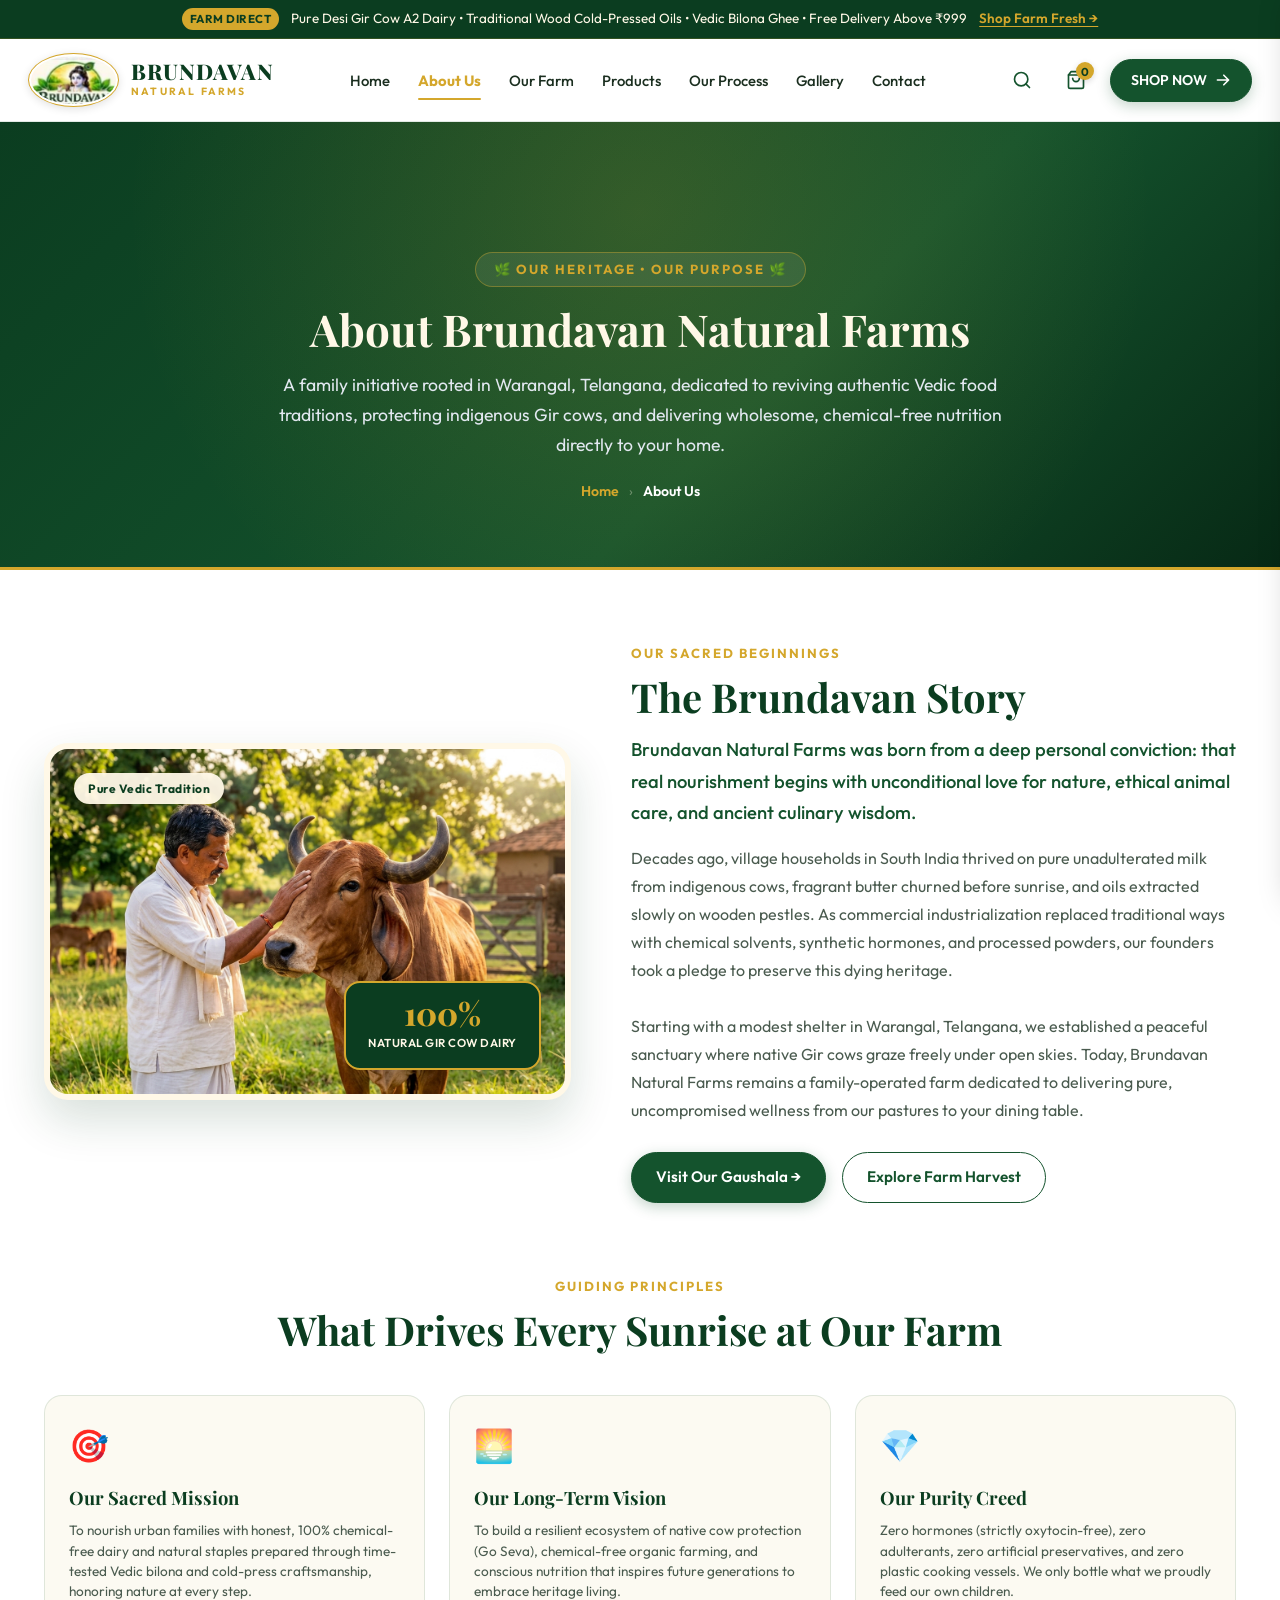
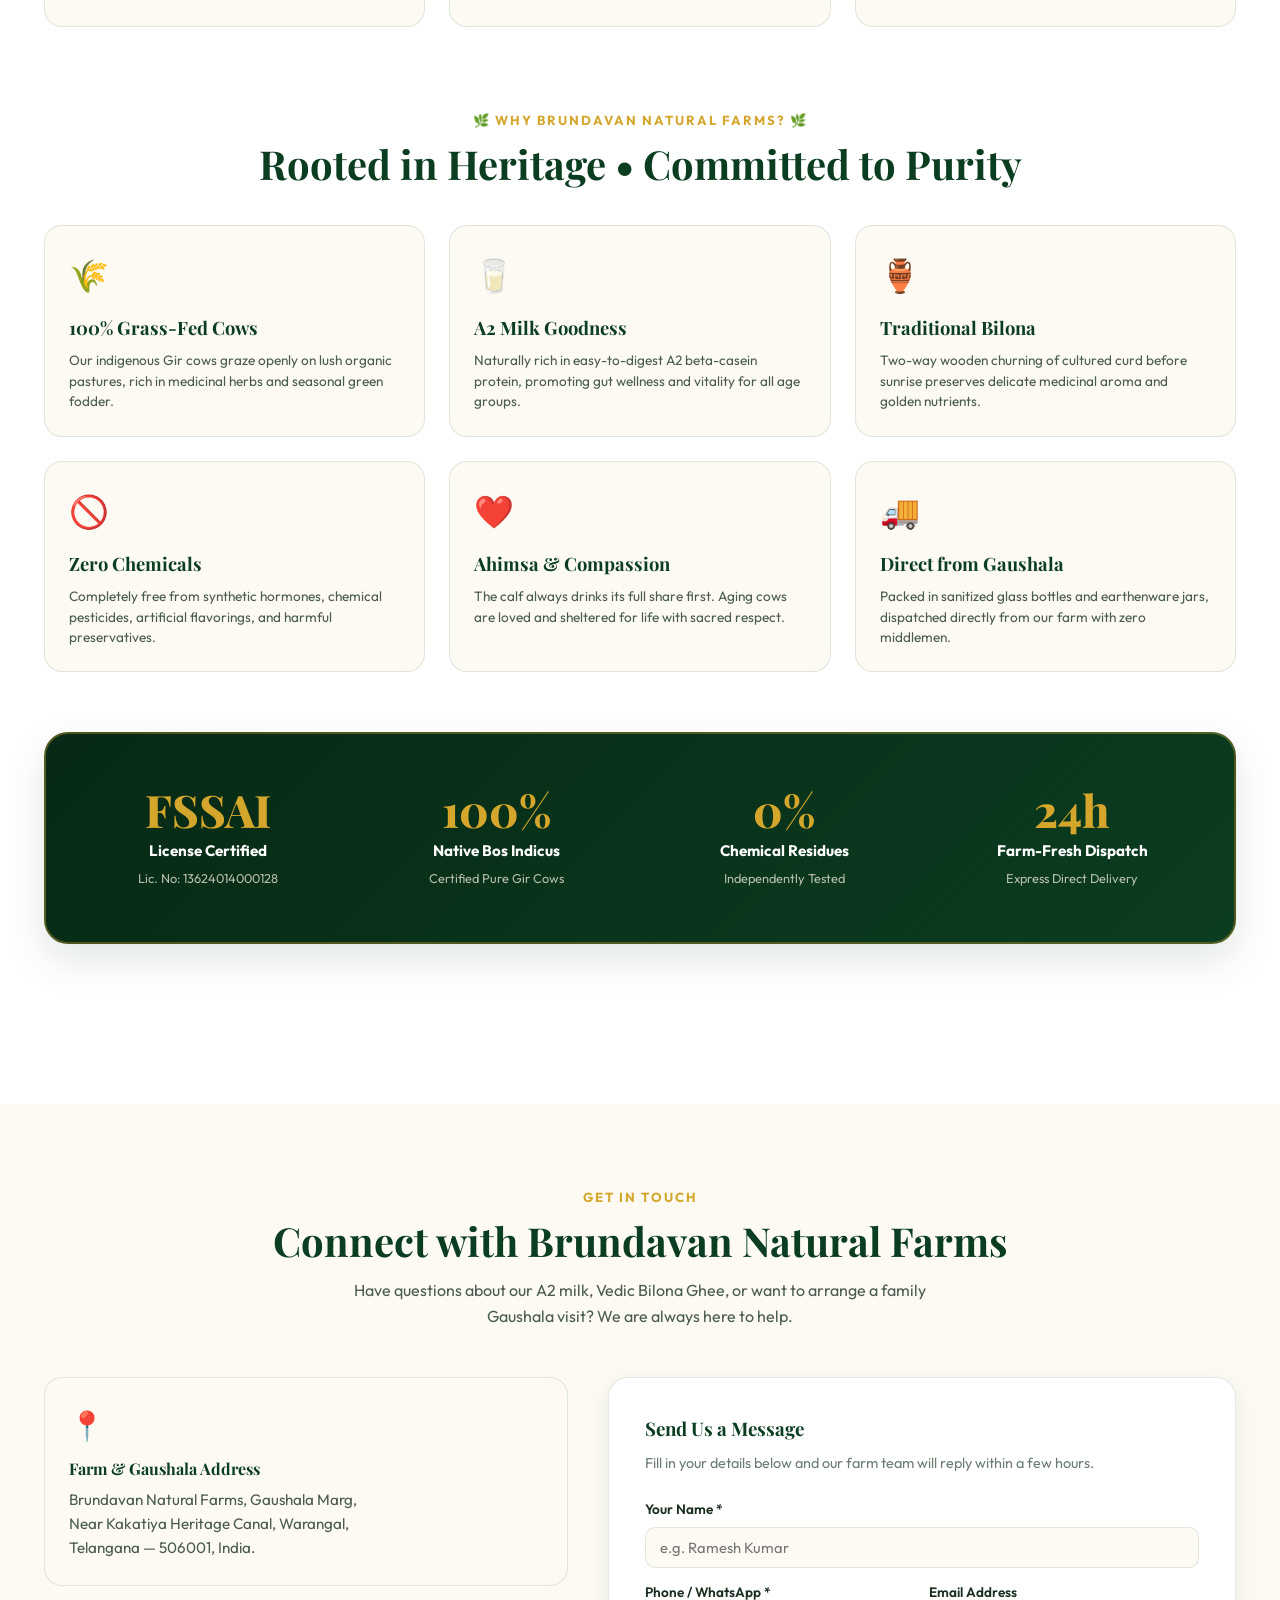
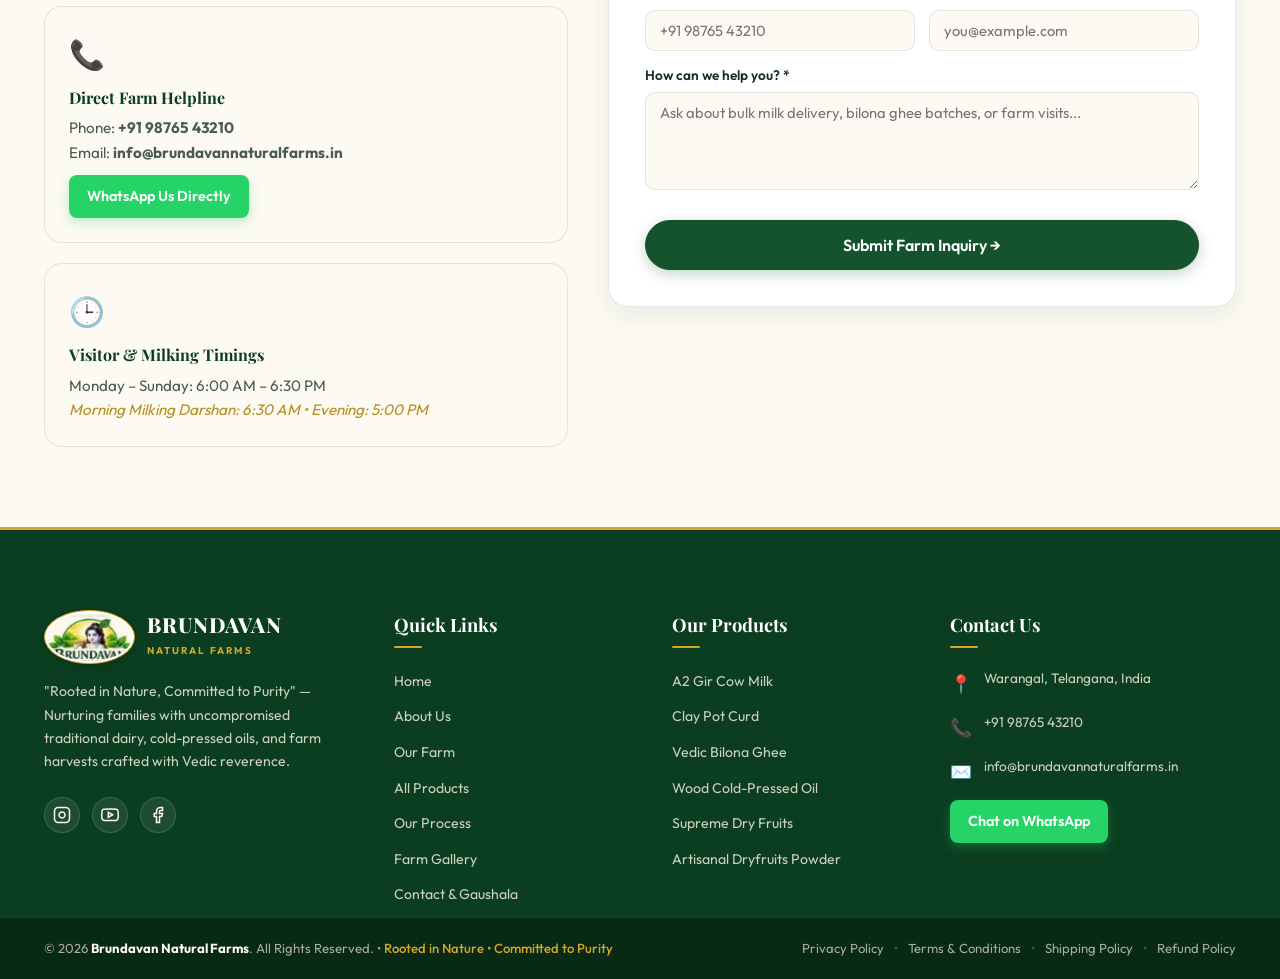
==== commit 832a1a92: "Standardize product 6 to Artisanal Dryfruits Powder across all subpages" ====
--- a/about.html
+++ b/about.html
@@ -402,7 +402,7 @@
             <li><a href="products.html">Vedic Bilona Ghee</a></li>
             <li><a href="products.html">Wood Cold-Pressed Oil</a></li>
             <li><a href="products.html">Supreme Dry Fruits</a></li>
-            <li><a href="products.html">Artisanal Dry Powders</a></li>
+            <li><a href="products.html">Artisanal Dryfruits Powder</a></li>
           </ul>
         </div>
 
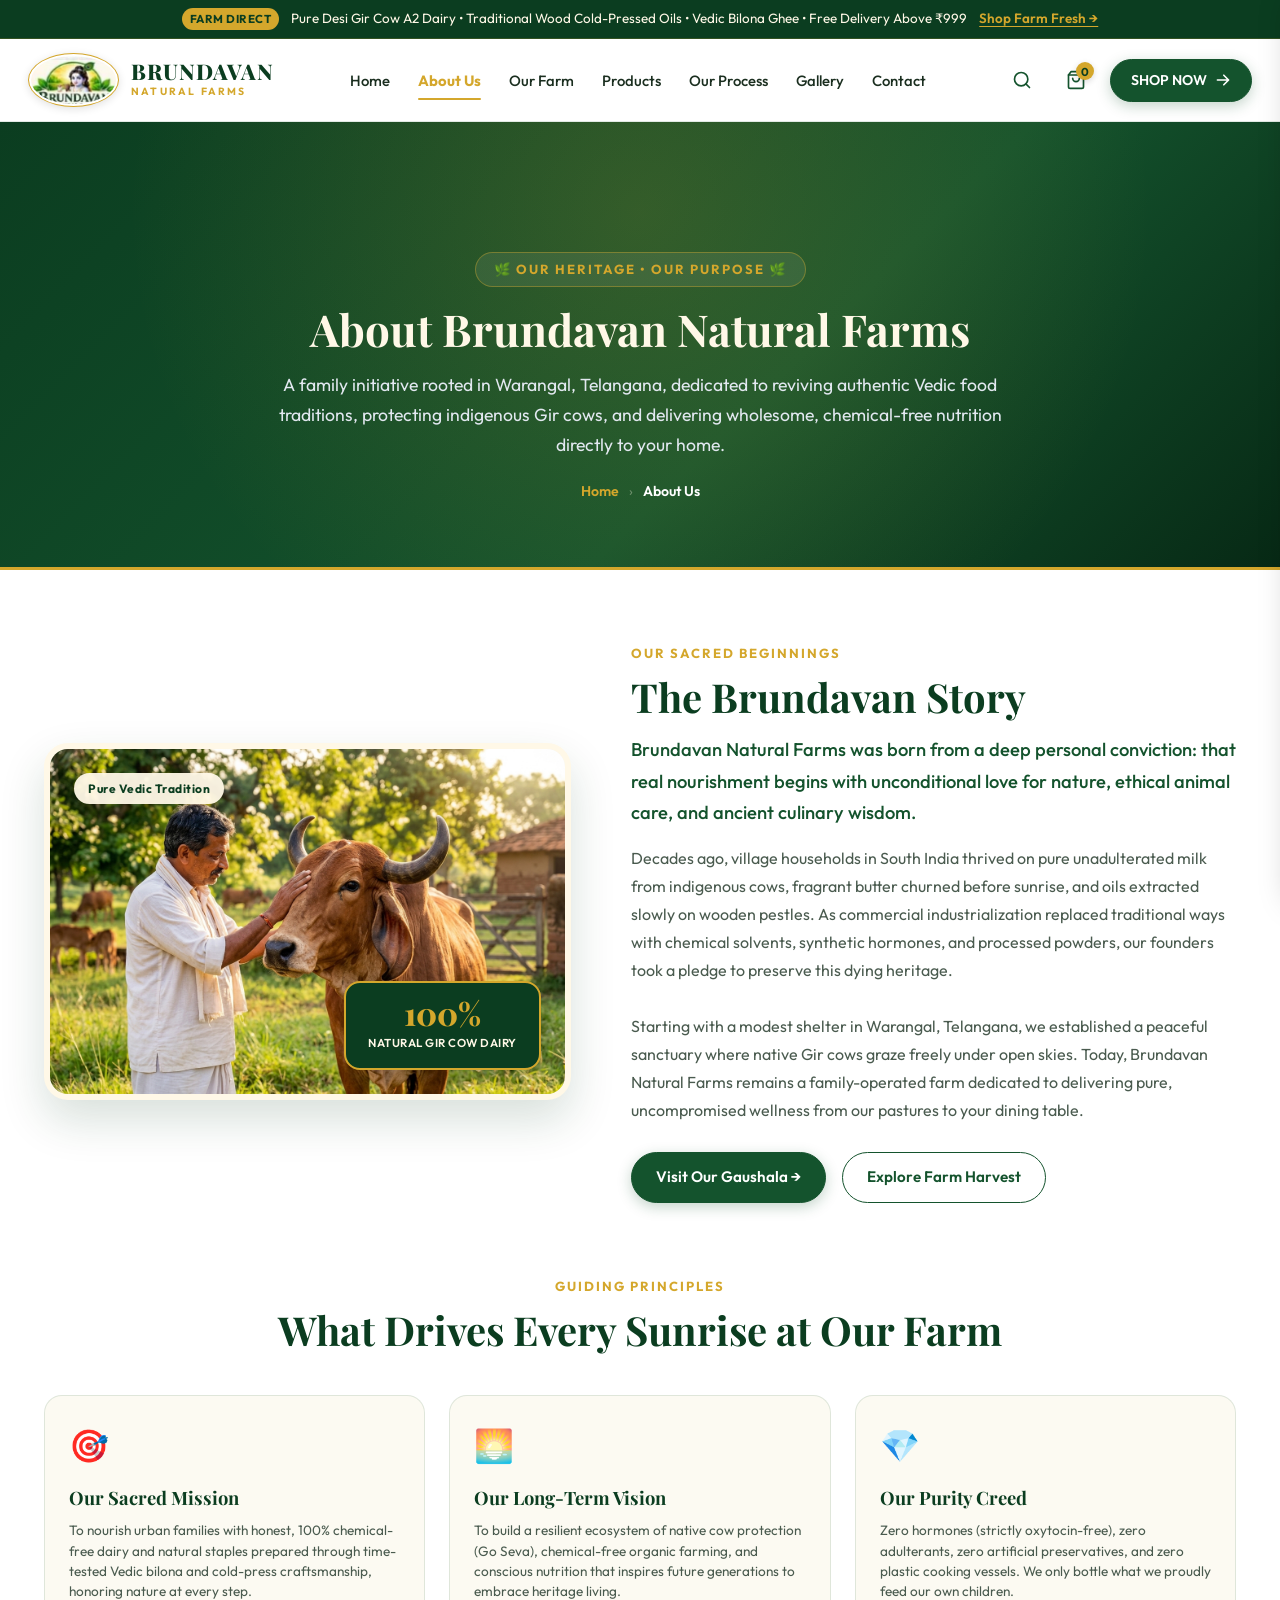
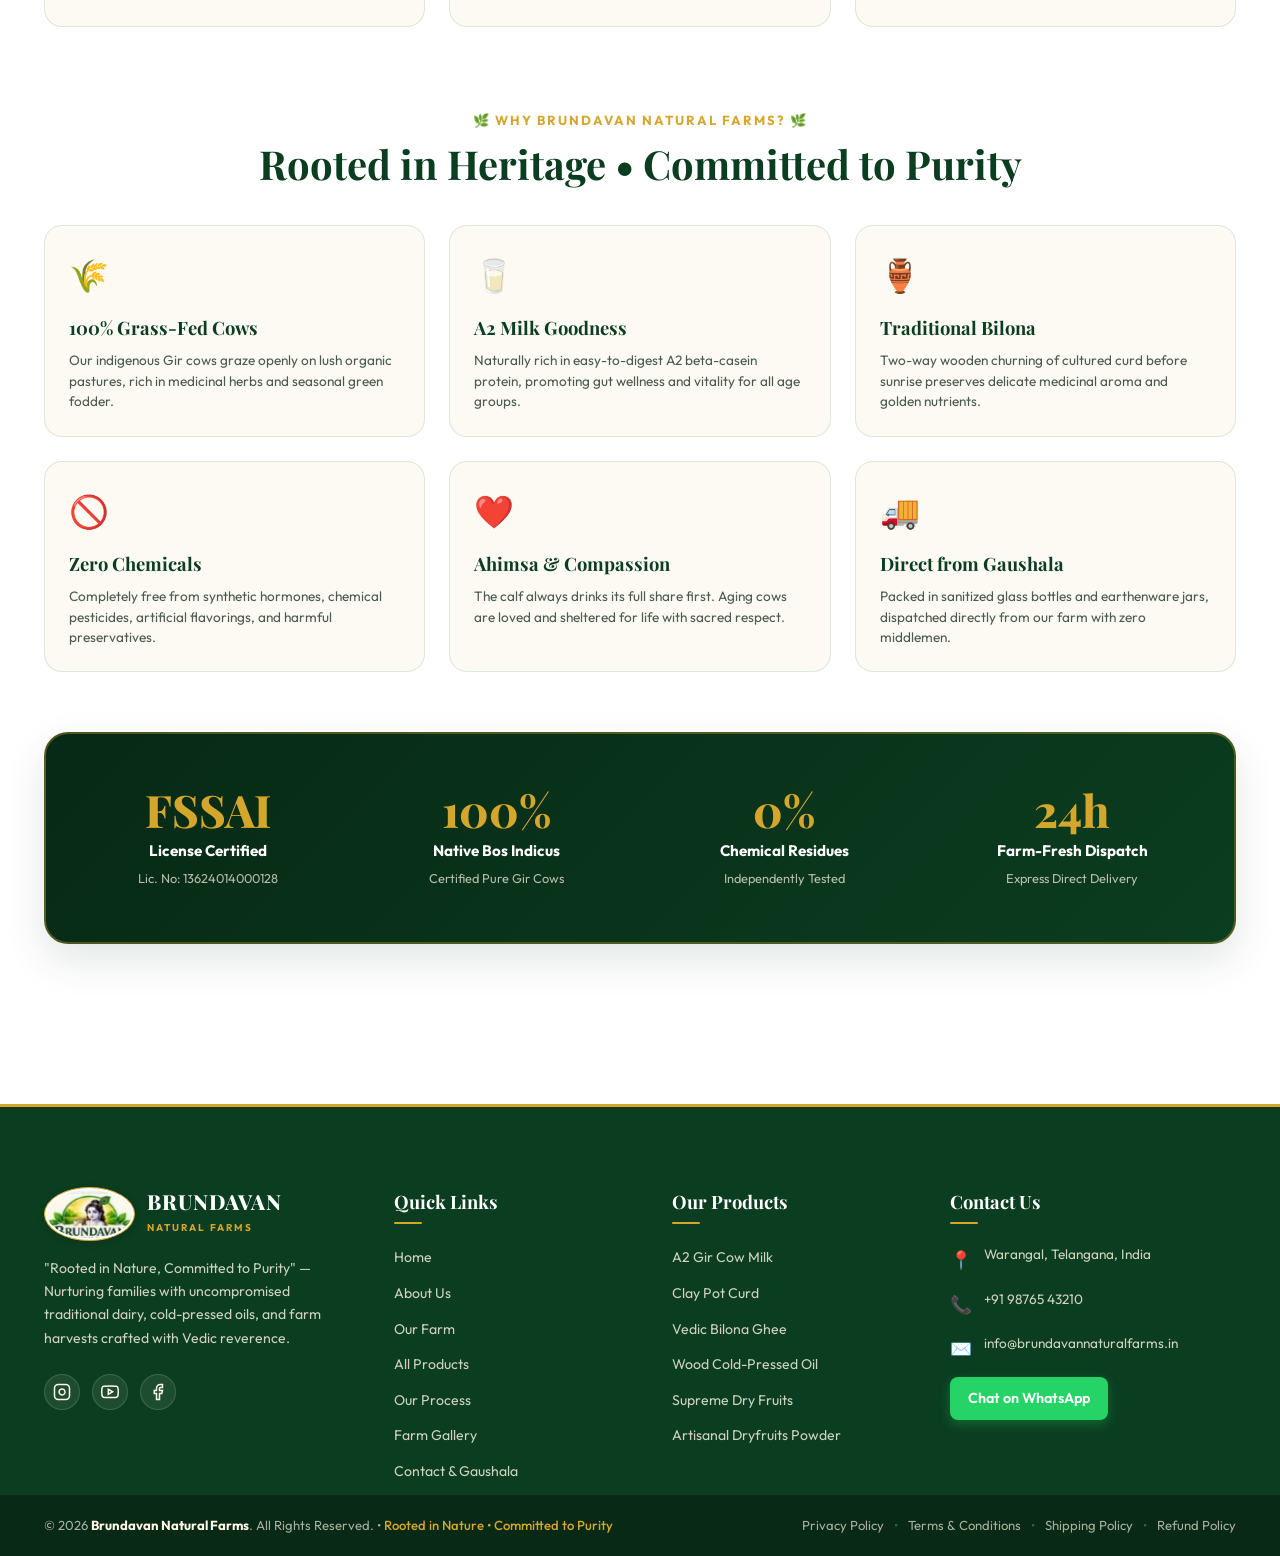
==== commit 7cbc4914: "Create dedicated contact.html page and remove inline contact sections from all other pages" ====
--- a/about.html
+++ b/about.html
@@ -48,7 +48,7 @@
           <li class="nav-item"><a href="products.html" class="nav-link">Products</a></li>
           <li class="nav-item"><a href="process.html" class="nav-link">Our Process</a></li>
           <li class="nav-item"><a href="gallery.html" class="nav-link">Gallery</a></li>
-          <li class="nav-item"><a href="#contact" class="nav-link">Contact</a></li>
+          <li class="nav-item"><a href="contact.html" class="nav-link">Contact</a></li>
         </ul>
       </nav>
 
@@ -260,94 +260,6 @@
     </div>
   </section>
 
-  <!-- CONTACT & GAUSHALA LOCATION SECTION -->
-  <section class="contact-section" id="contact" style="background-color: var(--light-cream); padding: 80px 0;">
-    <div class="container">
-      
-      <div class="text-center" style="margin-bottom: 48px;">
-        <span class="section-subtitle">GET IN TOUCH</span>
-        <h2 class="section-title">Connect with Brundavan Natural Farms</h2>
-        <p style="color: var(--text-secondary); max-width: 600px; margin: 0 auto;">
-          Have questions about our A2 milk, Vedic Bilona Ghee, or want to arrange a family Gaushala visit? We are always here to help.
-        </p>
-      </div>
-
-      <div class="contact-grid-layout" style="display:grid; grid-template-columns: 1fr 1.2fr; gap: 40px; align-items: start;">
-        
-        <!-- Contact Cards Column -->
-        <div class="contact-info-column" style="display:flex; flex-direction:column; gap:20px;">
-          
-          <div class="farm-benefit-card" style="padding:24px;">
-            <div style="font-size:1.8rem; margin-bottom:8px;">📍</div>
-            <h4 style="font-family:var(--font-serif); color:var(--dark-green); margin-bottom:6px;">Farm &amp; Gaushala Address</h4>
-            <p style="color:var(--text-secondary); font-size:0.95rem; line-height:1.6;">
-              Brundavan Natural Farms, Gaushala Marg,<br>
-              Near Kakatiya Heritage Canal, Warangal,<br>
-              Telangana &mdash; 506001, India.
-            </p>
-          </div>
-
-          <div class="farm-benefit-card" style="padding:24px;">
-            <div style="font-size:1.8rem; margin-bottom:8px;">📞</div>
-            <h4 style="font-family:var(--font-serif); color:var(--dark-green); margin-bottom:6px;">Direct Farm Helpline</h4>
-            <p style="color:var(--text-secondary); font-size:0.95rem; margin-bottom:10px;">
-              Phone: <strong>+91 98765 43210</strong><br>
-              Email: <strong>info@brundavannaturalfarms.in</strong>
-            </p>
-            <a href="https://wa.me/919876543210?text=Hello%20Brundavan%20Natural%20Farms%2C%20I%20would%20like%20to%20know%20more%20about%20your%20products." target="_blank" rel="noopener noreferrer" class="btn btn-whatsapp" style="display:inline-flex;">
-              <span>WhatsApp Us Directly</span>
-            </a>
-          </div>
-
-          <div class="farm-benefit-card" style="padding:24px;">
-            <div style="font-size:1.8rem; margin-bottom:8px;">🕒</div>
-            <h4 style="font-family:var(--font-serif); color:var(--dark-green); margin-bottom:6px;">Visitor &amp; Milking Timings</h4>
-            <p style="color:var(--text-secondary); font-size:0.95rem; line-height:1.6;">
-              Monday &ndash; Sunday: 6:00 AM &ndash; 6:30 PM<br>
-              <em style="color:var(--golden-hover);">Morning Milking Darshan: 6:30 AM &bull; Evening: 5:00 PM</em>
-            </p>
-          </div>
-
-        </div>
-
-        <!-- Contact Form Column -->
-        <div class="contact-form-card" style="background:var(--white); border-radius:20px; padding:36px; border:1px solid var(--border-light); box-shadow:var(--shadow-md);">
-          <h3 style="font-family:var(--font-serif); color:var(--dark-green); margin-bottom:8px;">Send Us a Message</h3>
-          <p style="color:var(--text-muted); font-size:0.9rem; margin-bottom:24px;">Fill in your details below and our farm team will reply within a few hours.</p>
-
-          <form onsubmit="handleContactSubmit(event)">
-            <div class="form-group-field">
-              <label for="contactName">Your Name *</label>
-              <input type="text" id="contactName" required placeholder="e.g. Ramesh Kumar" class="form-input-control">
-            </div>
-
-            <div class="form-row-2col">
-              <div class="form-group-field">
-                <label for="contactPhone">Phone / WhatsApp *</label>
-                <input type="tel" id="contactPhone" required placeholder="+91 98765 43210" class="form-input-control">
-              </div>
-              <div class="form-group-field">
-                <label for="contactEmail">Email Address</label>
-                <input type="email" id="contactEmail" placeholder="you@example.com" class="form-input-control">
-              </div>
-            </div>
-
-            <div class="form-group-field">
-              <label for="contactMessage">How can we help you? *</label>
-              <textarea id="contactMessage" required rows="4" placeholder="Ask about bulk milk delivery, bilona ghee batches, or farm visits..." class="form-input-control"></textarea>
-            </div>
-
-            <button type="submit" class="btn btn-primary" style="width:100%; padding:14px; font-size:1rem; margin-top:8px;">
-              <span>Submit Farm Inquiry &rarr;</span>
-            </button>
-          </form>
-        </div>
-
-      </div>
-
-    </div>
-  </section>
-
   <!-- FOOTER -->
   <footer class="site-footer">
     <div class="container footer-container">
@@ -390,7 +302,7 @@
             <li><a href="products.html">All Products</a></li>
             <li><a href="process.html">Our Process</a></li>
             <li><a href="gallery.html">Farm Gallery</a></li>
-            <li><a href="#contact">Contact &amp; Gaushala</a></li>
+            <li><a href="contact.html">Contact &amp; Gaushala</a></li>
           </ul>
         </div>
 
--- a/style.css
+++ b/style.css
@@ -4535,5 +4535,358 @@
   }
 }
 
-
-
+/* ==========================================================================
+   DEDICATED CONTACT PAGE STYLING
+   ========================================================================== */
+
+.contact-cards-grid {
+  display: grid;
+  grid-template-columns: repeat(4, 1fr);
+  gap: 24px;
+  margin-top: -30px;
+  margin-bottom: 60px;
+  position: relative;
+  z-index: 5;
+}
+
+.contact-card-item {
+  background: var(--white);
+  border-radius: 18px;
+  padding: 30px 24px;
+  box-shadow: 0 10px 30px rgba(0, 0, 0, 0.06);
+  border: 1px solid var(--border-light);
+  display: flex;
+  flex-direction: column;
+  transition: all var(--transition-normal);
+  position: relative;
+  overflow: hidden;
+}
+
+.contact-card-item::before {
+  content: '';
+  position: absolute;
+  top: 0;
+  left: 0;
+  width: 100%;
+  height: 4px;
+  background: linear-gradient(90deg, var(--forest-green), var(--golden-yellow));
+  opacity: 0;
+  transition: opacity var(--transition-fast);
+}
+
+.contact-card-item:hover {
+  transform: translateY(-6px);
+  box-shadow: 0 16px 36px rgba(20, 83, 45, 0.12);
+  border-color: rgba(20, 83, 45, 0.2);
+}
+
+.contact-card-item:hover::before {
+  opacity: 1;
+}
+
+.contact-card-icon-wrap {
+  width: 58px;
+  height: 58px;
+  border-radius: 14px;
+  background-color: var(--light-cream);
+  color: var(--forest-green);
+  display: flex;
+  align-items: center;
+  justify-content: center;
+  font-size: 1.6rem;
+  margin-bottom: 20px;
+  border: 1px solid rgba(20, 83, 45, 0.1);
+  transition: transform var(--transition-fast);
+}
+
+.contact-card-item:hover .contact-card-icon-wrap {
+  transform: scale(1.08);
+  background-color: var(--forest-green);
+  color: #FFF;
+}
+
+.contact-card-title {
+  font-family: var(--font-serif);
+  font-size: 1.25rem;
+  color: var(--dark-green);
+  margin-bottom: 8px;
+  font-weight: 700;
+}
+
+.contact-card-subtitle {
+  font-size: 0.84rem;
+  font-weight: 600;
+  color: var(--golden-yellow);
+  text-transform: uppercase;
+  letter-spacing: 0.05em;
+  margin-bottom: 12px;
+}
+
+.contact-card-desc {
+  color: var(--text-secondary);
+  font-size: 0.92rem;
+  line-height: 1.6;
+  margin-bottom: 16px;
+  flex-grow: 1;
+}
+
+.contact-card-cta {
+  margin-top: auto;
+}
+
+.contact-page-layout {
+  display: grid;
+  grid-template-columns: 1.15fr 0.85fr;
+  gap: 40px;
+  align-items: start;
+  margin-bottom: 70px;
+}
+
+.contact-form-panel {
+  background: var(--white);
+  border-radius: 24px;
+  padding: 42px;
+  border: 1px solid var(--border-light);
+  box-shadow: 0 12px 36px rgba(0, 0, 0, 0.05);
+}
+
+.contact-form-panel-header {
+  margin-bottom: 28px;
+}
+
+.contact-form-panel-header .section-subtitle {
+  display: inline-block;
+  font-size: 0.82rem;
+  font-weight: 700;
+  color: var(--forest-green);
+  letter-spacing: 0.12em;
+  text-transform: uppercase;
+  margin-bottom: 6px;
+}
+
+.contact-form-panel-header h2 {
+  font-family: var(--font-serif);
+  font-size: 1.9rem;
+  color: var(--dark-green);
+  margin-bottom: 8px;
+}
+
+.contact-form-panel-header p {
+  color: var(--text-muted);
+  font-size: 0.95rem;
+  line-height: 1.5;
+}
+
+.contact-info-panel {
+  display: flex;
+  flex-direction: column;
+  gap: 24px;
+}
+
+.visit-timings-card {
+  background: linear-gradient(135deg, var(--forest-green) 0%, var(--dark-green) 100%);
+  color: #FFF;
+  border-radius: 24px;
+  padding: 36px;
+  box-shadow: 0 12px 32px rgba(20, 83, 45, 0.2);
+  position: relative;
+  overflow: hidden;
+}
+
+.visit-timings-card::after {
+  content: '🐮';
+  position: absolute;
+  right: -10px;
+  bottom: -20px;
+  font-size: 7rem;
+  opacity: 0.12;
+  pointer-events: none;
+}
+
+.visit-timings-title {
+  font-family: var(--font-serif);
+  font-size: 1.5rem;
+  color: #FFF;
+  margin-bottom: 12px;
+}
+
+.visit-timings-list {
+  display: flex;
+  flex-direction: column;
+  gap: 16px;
+  margin-top: 20px;
+}
+
+.timing-item {
+  display: flex;
+  gap: 14px;
+  background: rgba(255, 255, 255, 0.08);
+  padding: 14px 18px;
+  border-radius: 12px;
+  border: 1px solid rgba(255, 255, 255, 0.14);
+}
+
+.timing-icon {
+  font-size: 1.5rem;
+  flex-shrink: 0;
+}
+
+.timing-title {
+  font-weight: 700;
+  font-size: 0.95rem;
+  color: var(--gold-accent);
+  margin-bottom: 3px;
+}
+
+.timing-sub {
+  font-size: 0.85rem;
+  color: rgba(255, 255, 255, 0.85);
+  line-height: 1.4;
+}
+
+.farm-experience-card {
+  background: var(--light-cream);
+  border-radius: 24px;
+  padding: 32px;
+  border: 1px solid var(--border-light);
+}
+
+.farm-experience-card h3 {
+  font-family: var(--font-serif);
+  font-size: 1.35rem;
+  color: var(--dark-green);
+  margin-bottom: 16px;
+}
+
+.farm-experience-perks {
+  list-style: none;
+  padding: 0;
+  margin: 0;
+  display: flex;
+  flex-direction: column;
+  gap: 12px;
+}
+
+.farm-experience-perks li {
+  display: flex;
+  align-items: center;
+  gap: 12px;
+  font-size: 0.92rem;
+  color: var(--text-secondary);
+}
+
+.perk-bullet {
+  width: 22px;
+  height: 22px;
+  border-radius: 50%;
+  background: var(--forest-green);
+  color: #FFF;
+  display: inline-flex;
+  align-items: center;
+  justify-content: center;
+  font-size: 0.72rem;
+  font-weight: bold;
+  flex-shrink: 0;
+}
+
+.reach-grid {
+  display: grid;
+  grid-template-columns: repeat(3, 1fr);
+  gap: 24px;
+  margin-top: 30px;
+}
+
+.reach-card {
+  background: var(--white);
+  border-radius: 18px;
+  padding: 26px;
+  border: 1px solid var(--border-light);
+  box-shadow: var(--shadow-sm);
+  transition: transform var(--transition-fast);
+}
+
+.reach-card:hover {
+  transform: translateY(-4px);
+  border-color: var(--golden-yellow);
+}
+
+.reach-icon {
+  font-size: 2rem;
+  margin-bottom: 14px;
+}
+
+.reach-card h4 {
+  font-family: var(--font-serif);
+  font-size: 1.15rem;
+  color: var(--dark-green);
+  margin-bottom: 8px;
+}
+
+.reach-card p {
+  font-size: 0.88rem;
+  color: var(--text-secondary);
+  line-height: 1.6;
+  margin: 0;
+}
+
+.contact-faq-section {
+  background: var(--light-cream);
+  padding: 80px 0;
+  margin-top: 60px;
+}
+
+.contact-faq-grid {
+  display: grid;
+  grid-template-columns: repeat(2, 1fr);
+  gap: 24px;
+  margin-top: 36px;
+}
+
+.contact-faq-item {
+  background: var(--white);
+  border-radius: 16px;
+  padding: 28px;
+  border: 1px solid var(--border-light);
+  box-shadow: 0 4px 14px rgba(0, 0, 0, 0.04);
+}
+
+.contact-faq-item h4 {
+  font-family: var(--font-serif);
+  font-size: 1.12rem;
+  color: var(--dark-green);
+  margin-bottom: 10px;
+  display: flex;
+  align-items: center;
+  gap: 10px;
+}
+
+.contact-faq-item p {
+  font-size: 0.92rem;
+  color: var(--text-secondary);
+  line-height: 1.6;
+  margin: 0;
+}
+
+@media (max-width: 1024px) {
+  .contact-cards-grid {
+    grid-template-columns: repeat(2, 1fr);
+  }
+  .contact-page-layout {
+    grid-template-columns: 1fr;
+  }
+  .reach-grid {
+    grid-template-columns: 1fr;
+  }
+}
+
+@media (max-width: 650px) {
+  .contact-cards-grid {
+    grid-template-columns: 1fr;
+  }
+  .contact-faq-grid {
+    grid-template-columns: 1fr;
+  }
+  .contact-form-panel {
+    padding: 24px;
+  }
+}
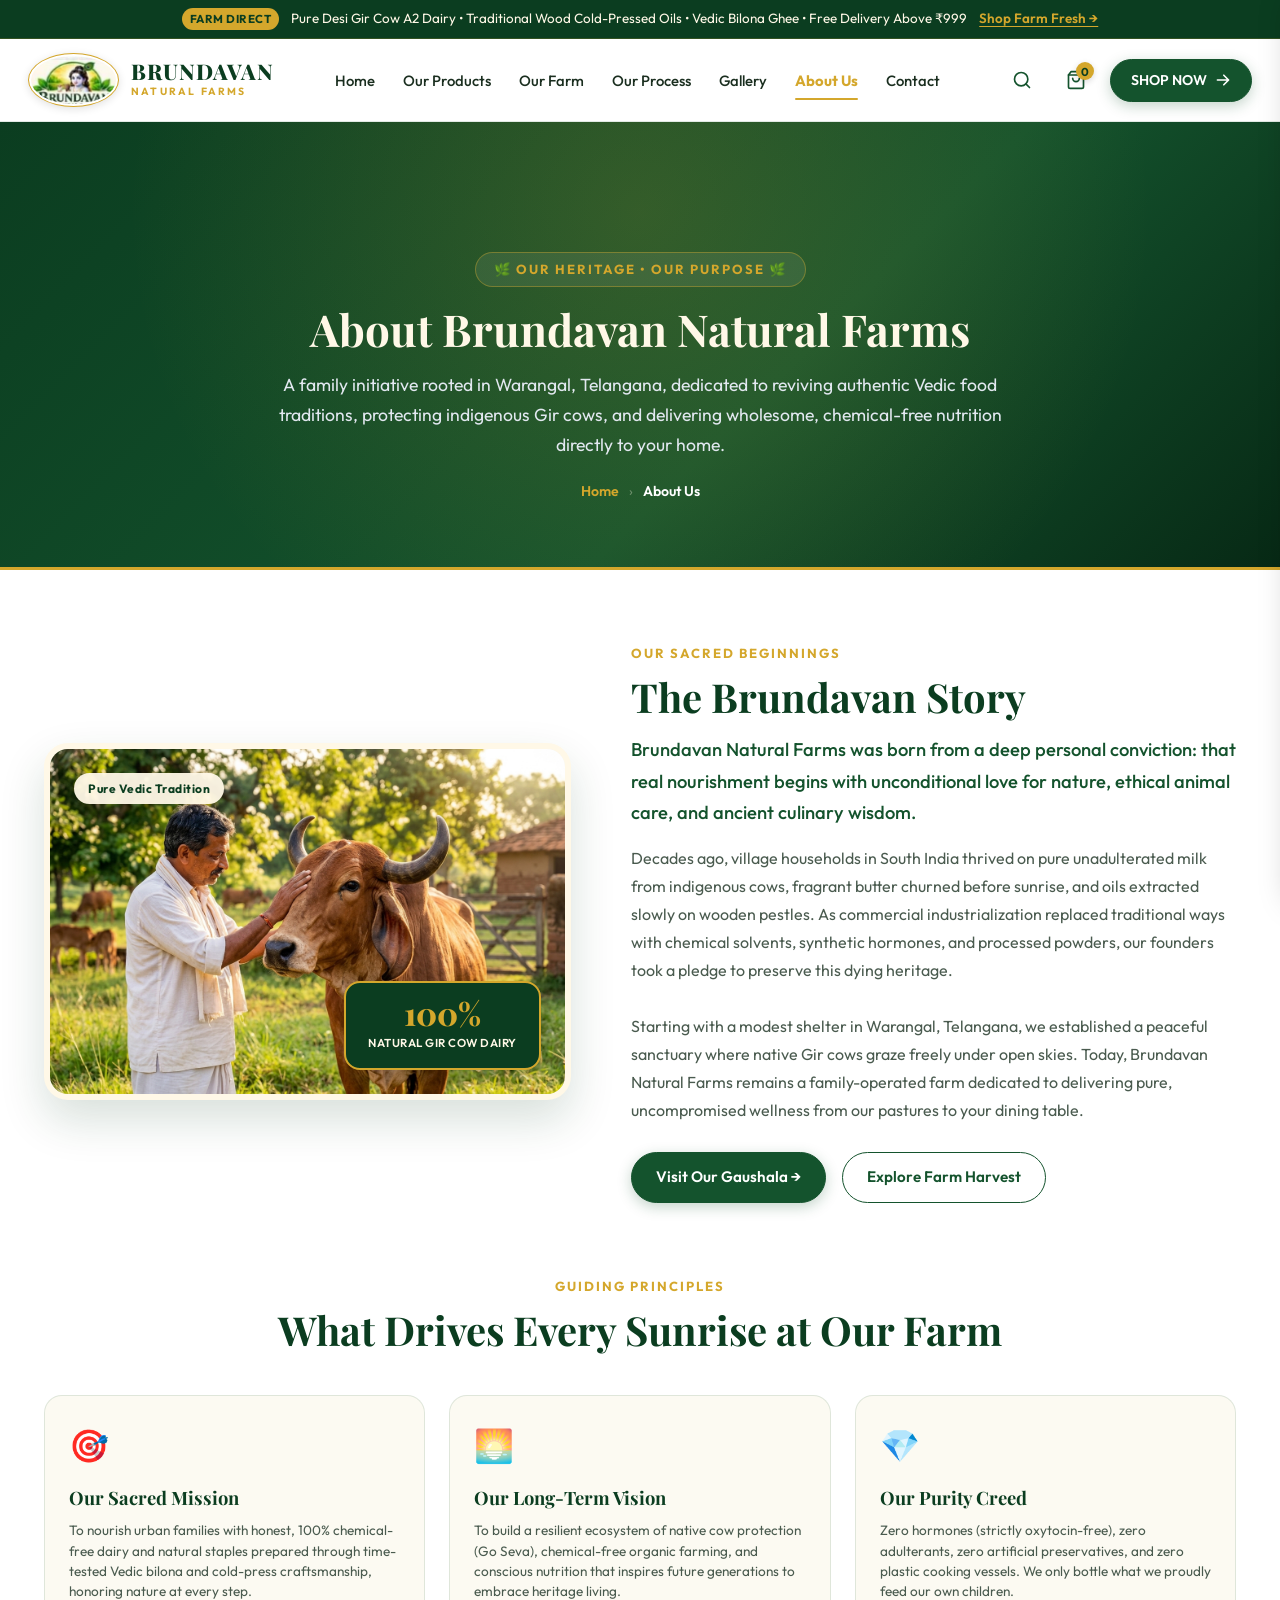
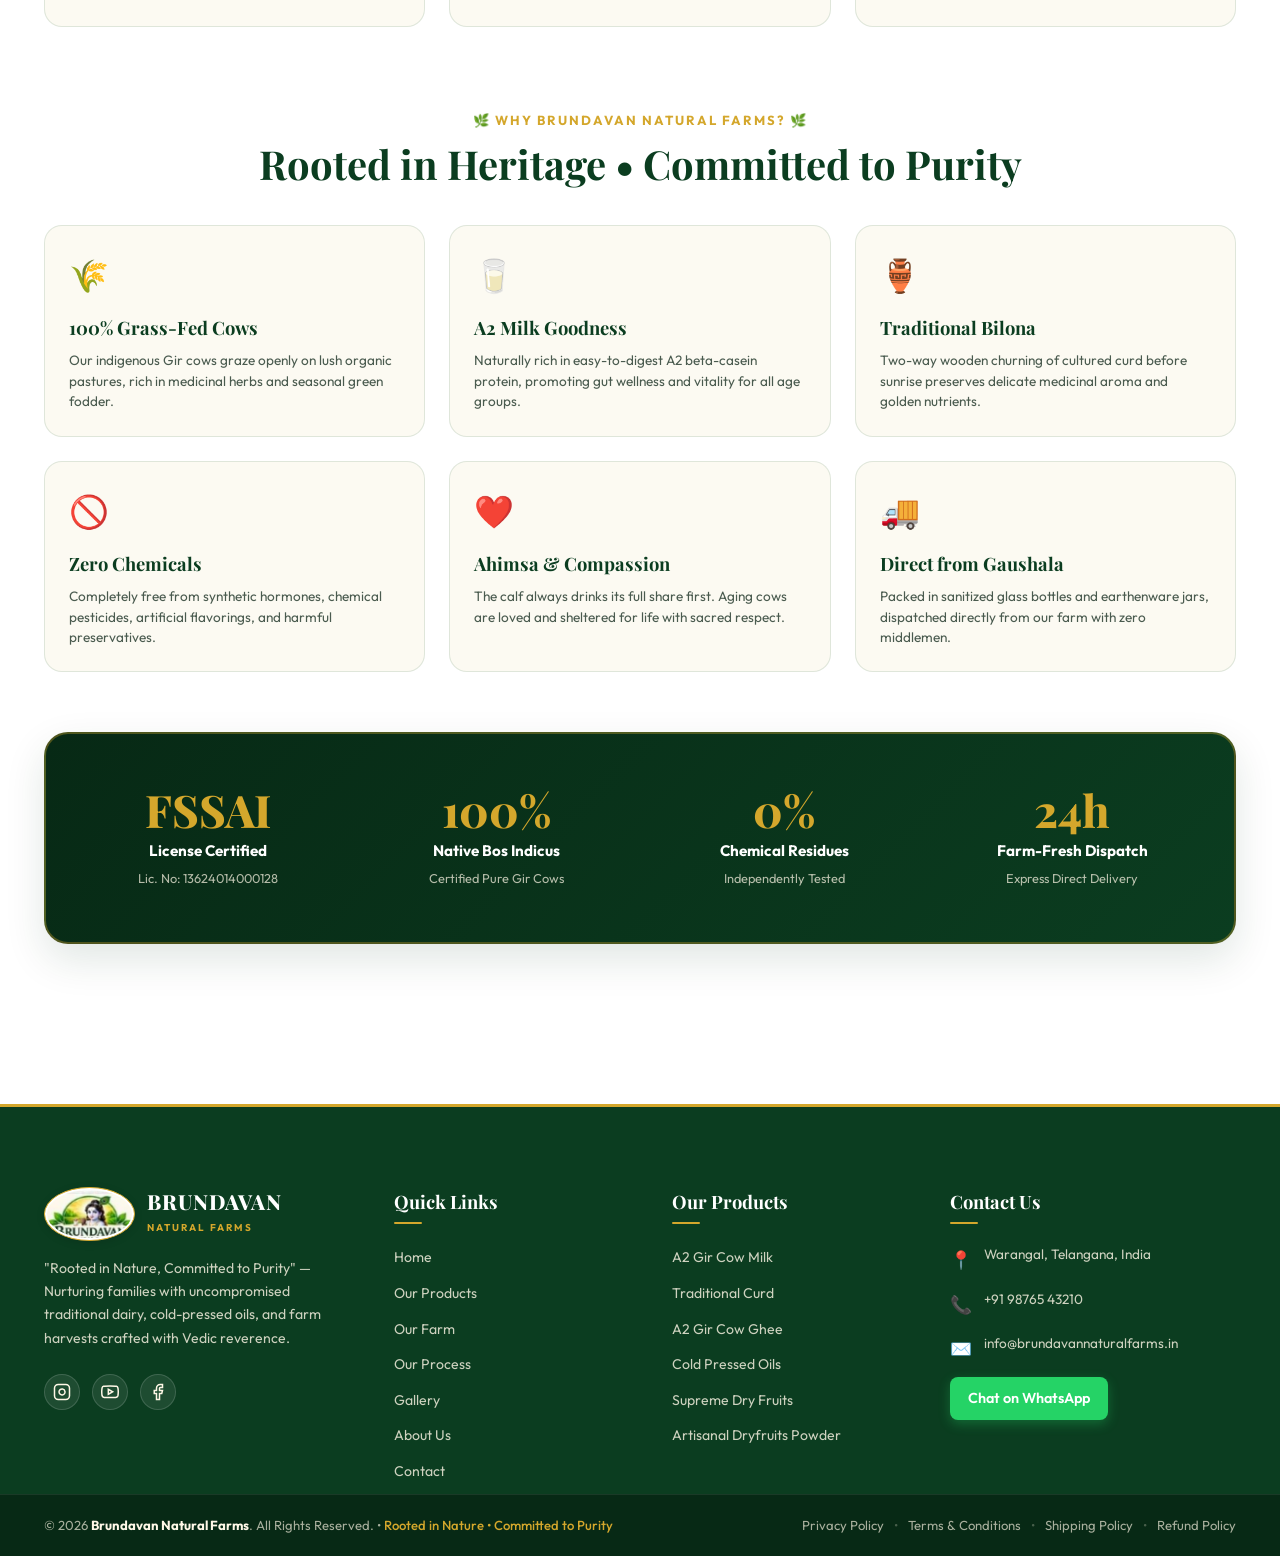
==== commit f6661922: "Update products, typography, navigation order, and remove products filter tabs" ====
--- a/about.html
+++ b/about.html
@@ -6,10 +6,10 @@
   <title>About Us — Brundavan Natural Farms | Our Story, Mission &amp; Vedic Heritage</title>
   <meta name="description" content="Discover the story behind Brundavan Natural Farms. Ethical A2 Gir cow dairy, traditional Vedic bilona ghee, wood cold-pressed oils, and farm-to-family purity in Warangal, Telangana.">
   
-  <!-- Google Fonts: Playfair Display & Outfit -->
+  <!-- Google Fonts: Cormorant Garamond, Marcellus, Playfair Display & Outfit -->
   <link rel="preconnect" href="https://fonts.googleapis.com">
   <link rel="preconnect" href="https://fonts.gstatic.com" crossorigin>
-  <link href="https://fonts.googleapis.com/css2?family=Outfit:wght@300;400;500;600;700&family=Playfair+Display:ital,wght@0,500;0,600;0,700;0,800;1,600&display=swap" rel="stylesheet">
+  <link href="https://fonts.googleapis.com/css2?family=Cormorant+Garamond:ital,wght@0,600;0,700;1,600;1,700&family=Marcellus&family=Outfit:wght@300;400;500;600;700&family=Playfair+Display:ital,wght@0,500;0,600;0,700;0,800;1,600;1,700&display=swap" rel="stylesheet">
   
   <link rel="stylesheet" href="style.css">
 </head>
@@ -43,11 +43,11 @@
       <nav class="nav-menu" id="navMenu">
         <ul class="nav-list">
           <li class="nav-item"><a href="index.html" class="nav-link">Home</a></li>
-          <li class="nav-item"><a href="about.html" class="nav-link active">About Us</a></li>
+          <li class="nav-item"><a href="products.html" class="nav-link">Our Products</a></li>
           <li class="nav-item"><a href="farm.html" class="nav-link">Our Farm</a></li>
-          <li class="nav-item"><a href="products.html" class="nav-link">Products</a></li>
           <li class="nav-item"><a href="process.html" class="nav-link">Our Process</a></li>
           <li class="nav-item"><a href="gallery.html" class="nav-link">Gallery</a></li>
+          <li class="nav-item"><a href="about.html" class="nav-link active">About Us</a></li>
           <li class="nav-item"><a href="contact.html" class="nav-link">Contact</a></li>
         </ul>
       </nav>
@@ -297,12 +297,12 @@
           <h4 class="footer-heading">Quick Links</h4>
           <ul class="footer-links">
             <li><a href="index.html">Home</a></li>
+            <li><a href="products.html">Our Products</a></li>
+            <li><a href="farm.html">Our Farm</a></li>
+            <li><a href="process.html">Our Process</a></li>
+            <li><a href="gallery.html">Gallery</a></li>
             <li><a href="about.html">About Us</a></li>
-            <li><a href="farm.html">Our Farm</a></li>
-            <li><a href="products.html">All Products</a></li>
-            <li><a href="process.html">Our Process</a></li>
-            <li><a href="gallery.html">Farm Gallery</a></li>
-            <li><a href="contact.html">Contact &amp; Gaushala</a></li>
+            <li><a href="contact.html">Contact</a></li>
           </ul>
         </div>
 
@@ -310,9 +310,9 @@
           <h4 class="footer-heading">Our Products</h4>
           <ul class="footer-links">
             <li><a href="products.html">A2 Gir Cow Milk</a></li>
-            <li><a href="products.html">Clay Pot Curd</a></li>
-            <li><a href="products.html">Vedic Bilona Ghee</a></li>
-            <li><a href="products.html">Wood Cold-Pressed Oil</a></li>
+            <li><a href="products.html">Traditional Curd</a></li>
+            <li><a href="products.html">A2 Gir Cow Ghee</a></li>
+            <li><a href="products.html">Cold Pressed Oils</a></li>
             <li><a href="products.html">Supreme Dry Fruits</a></li>
             <li><a href="products.html">Artisanal Dryfruits Powder</a></li>
           </ul>
--- a/style.css
+++ b/style.css
@@ -538,7 +538,7 @@
 }
 
 .hero-content {
-  max-width: 820px;
+  max-width: 1100px;
   color: var(--white);
 }
 
@@ -560,13 +560,14 @@
 
 .hero-brand-name {
   font-family: var(--font-serif);
-  font-size: 3.6rem;
+  font-size: clamp(2rem, 4.6vw, 3.7rem);
   font-weight: 800;
-  letter-spacing: 2px;
-  line-height: 1.1;
+  letter-spacing: 1.5px;
+  line-height: 1.15;
   color: var(--white);
   text-shadow: 0 4px 18px rgba(0, 0, 0, 0.35);
-  margin-bottom: 14px;
+  margin-bottom: 16px;
+  white-space: nowrap;
 }
 
 .hero-tagline {
@@ -605,43 +606,61 @@
 .hero-pillars {
   display: grid;
   grid-template-columns: repeat(4, 1fr);
-  gap: 16px;
-  padding-top: 28px;
-  border-top: 1px solid rgba(255, 255, 255, 0.15);
+  gap: 18px;
+  padding-top: 32px;
+  border-top: 1px solid rgba(255, 255, 255, 0.2);
 }
 
 .pillar-card {
   display: flex;
   align-items: center;
-  gap: 12px;
-  background: rgba(255, 255, 255, 0.08);
-  border: 1px solid rgba(255, 255, 255, 0.12);
-  padding: 12px 16px;
-  border-radius: 12px;
-  backdrop-filter: blur(6px);
-  transition: transform var(--transition-fast), background var(--transition-fast);
+  gap: 14px;
+  background: rgba(14, 44, 22, 0.45);
+  border: 1px solid rgba(255, 255, 255, 0.22);
+  padding: 16px 20px;
+  border-radius: 14px;
+  backdrop-filter: blur(8px);
+  -webkit-backdrop-filter: blur(8px);
+  box-shadow: 0 6px 20px rgba(0, 0, 0, 0.18);
+  transition: transform var(--transition-fast), background var(--transition-fast), border-color var(--transition-fast), box-shadow var(--transition-fast);
 }
 
 .pillar-card:hover {
-  transform: translateY(-3px);
-  background: rgba(255, 255, 255, 0.14);
+  transform: translateY(-4px);
+  background: rgba(14, 44, 22, 0.7);
+  border-color: rgba(212, 167, 44, 0.6);
+  box-shadow: 0 10px 28px rgba(0, 0, 0, 0.28);
 }
 
 .pillar-icon {
-  font-size: 1.7rem;
+  font-size: 2.2rem;
   line-height: 1;
+  flex-shrink: 0;
+  filter: drop-shadow(0 2px 4px rgba(0, 0, 0, 0.25));
+}
+
+.pillar-info {
+  display: flex;
+  flex-direction: column;
+  gap: 3px;
 }
 
 .pillar-info strong {
   display: block;
-  font-size: 0.9rem;
-  color: var(--cream);
-  font-weight: 600;
+  font-size: clamp(1.02rem, 1.15vw, 1.18rem);
+  color: #FFFFFF;
+  font-weight: 700;
+  letter-spacing: 0.5px;
+  line-height: 1.25;
+  text-shadow: 0 1px 3px rgba(0, 0, 0, 0.5);
 }
 
 .pillar-info span {
-  font-size: 0.75rem;
-  color: rgba(255, 248, 231, 0.75);
+  display: block;
+  font-size: clamp(0.85rem, 0.95vw, 0.96rem);
+  color: rgba(255, 250, 235, 0.92);
+  font-weight: 400;
+  line-height: 1.25;
 }
 
 /* CSS Animations for Hero */
@@ -2723,7 +2742,8 @@
 
 @media (max-width: 900px) {
   .hero-brand-name {
-    font-size: 2.8rem;
+    font-size: clamp(1.6rem, 5vw, 2.7rem);
+    white-space: nowrap;
   }
   .hero-tagline {
     font-size: 1.5rem;
@@ -2822,7 +2842,8 @@
   }
 
   .hero-brand-name {
-    font-size: 2.2rem;
+    font-size: clamp(1.15rem, 5.4vw, 1.8rem);
+    white-space: nowrap;
   }
 
   .hero-tagline {
@@ -2863,15 +2884,17 @@
   display: inline-block;
   background: linear-gradient(90deg, #D4A72C 0%, #F5DE93 50%, #D4A72C 100%);
   color: var(--dark-green);
-  font-family: var(--font-serif);
-  font-weight: 800;
-  font-size: 1.35rem;
-  padding: 6px 28px;
+  font-family: 'Cormorant Garamond', 'Marcellus', 'Playfair Display', Georgia, serif;
+  font-style: italic;
+  font-weight: 700;
+  font-size: clamp(1.55rem, 2.4vw, 2.1rem);
+  padding: 8px 32px;
   border-radius: 9999px;
-  box-shadow: 0 4px 18px rgba(212, 167, 44, 0.4);
-  letter-spacing: 0.5px;
-  margin-bottom: 12px;
-  text-shadow: 0 1px 2px rgba(255, 255, 255, 0.4);
+  box-shadow: 0 6px 22px rgba(212, 167, 44, 0.45);
+  letter-spacing: 0.8px;
+  margin-bottom: 16px;
+  text-shadow: 0 1px 2px rgba(255, 255, 255, 0.5);
+  line-height: 1.25;
 }
 
 .hero-tagline-sub {
@@ -3477,8 +3500,8 @@
     grid-template-columns: repeat(2, 1fr);
   }
   .golden-ribbon-tag {
-    font-size: 1.1rem;
-    padding: 4px 18px;
+    font-size: clamp(1.25rem, 3.2vw, 1.65rem);
+    padding: 6px 24px;
   }
   .hero-tagline-sub {
     font-size: 1.35rem;
@@ -3486,6 +3509,10 @@
 }
 
 @media (max-width: 600px) {
+  .hero-pillars {
+    grid-template-columns: 1fr;
+    gap: 12px;
+  }
   .natural-steps-grid {
     grid-template-columns: repeat(2, 1fr);
   }
@@ -4890,3 +4917,427 @@
     padding: 24px;
   }
 }
+
+/* ==========================================================================
+   FOCUSED HOME PAGE: ABOUT BUSINESS & ABOUT WEBSITE STYLING
+   ========================================================================== */
+
+.home-business-section {
+  padding: 90px 0 80px;
+  background-color: var(--white);
+  position: relative;
+}
+
+.home-business-badge-pill {
+  display: inline-flex;
+  align-items: center;
+  gap: 8px;
+  padding: 6px 16px;
+  background-color: rgba(20, 83, 45, 0.08);
+  color: var(--forest-green);
+  border: 1px solid rgba(20, 83, 45, 0.15);
+  border-radius: 50px;
+  font-size: 0.82rem;
+  font-weight: 700;
+  letter-spacing: 0.08em;
+  text-transform: uppercase;
+  margin-bottom: 12px;
+}
+
+.business-overview-grid {
+  display: grid;
+  grid-template-columns: 1fr 1.15fr;
+  gap: 50px;
+  align-items: center;
+  margin-bottom: 70px;
+}
+
+.business-img-wrapper {
+  position: relative;
+  border-radius: 24px;
+  overflow: hidden;
+  box-shadow: 0 20px 45px rgba(0, 0, 0, 0.1);
+  border: 4px solid var(--white);
+}
+
+.business-img-wrapper img {
+  width: 100%;
+  height: 480px;
+  object-fit: cover;
+  display: block;
+  transition: transform var(--transition-slow);
+}
+
+.business-img-wrapper:hover img {
+  transform: scale(1.03);
+}
+
+.business-floating-stat {
+  position: absolute;
+  bottom: 24px;
+  left: 24px;
+  right: 24px;
+  background: rgba(20, 83, 45, 0.94);
+  backdrop-filter: blur(10px);
+  color: #FFF;
+  padding: 20px 24px;
+  border-radius: 16px;
+  border: 1px solid rgba(212, 167, 44, 0.3);
+  display: flex;
+  justify-content: space-around;
+  align-items: center;
+}
+
+.stat-item {
+  text-align: center;
+}
+
+.stat-num {
+  font-family: var(--font-serif);
+  font-size: 1.6rem;
+  font-weight: 700;
+  color: var(--gold-accent);
+  display: block;
+  line-height: 1.1;
+}
+
+.stat-label {
+  font-size: 0.76rem;
+  color: rgba(255, 255, 255, 0.85);
+  text-transform: uppercase;
+  letter-spacing: 0.05em;
+}
+
+.business-content-col h2 {
+  font-family: var(--font-serif);
+  font-size: 2.3rem;
+  color: var(--dark-green);
+  margin-bottom: 16px;
+  line-height: 1.25;
+}
+
+.business-lead-text {
+  font-size: 1.08rem;
+  color: var(--text-primary);
+  line-height: 1.7;
+  font-weight: 500;
+  margin-bottom: 16px;
+}
+
+.business-desc-text {
+  color: var(--text-secondary);
+  font-size: 0.95rem;
+  line-height: 1.65;
+  margin-bottom: 24px;
+}
+
+.business-verticals-grid {
+  display: grid;
+  grid-template-columns: repeat(4, 1fr);
+  gap: 24px;
+  margin-top: 20px;
+}
+
+.business-vertical-card {
+  background: var(--light-cream);
+  border: 1px solid var(--border-light);
+  border-radius: 18px;
+  padding: 28px 22px;
+  transition: all var(--transition-normal);
+  display: flex;
+  flex-direction: column;
+}
+
+.business-vertical-card:hover {
+  transform: translateY(-6px);
+  background: var(--white);
+  border-color: var(--forest-green);
+  box-shadow: 0 14px 30px rgba(20, 83, 45, 0.1);
+}
+
+.vertical-icon-box {
+  width: 54px;
+  height: 54px;
+  border-radius: 14px;
+  background: var(--white);
+  border: 1px solid rgba(20, 83, 45, 0.1);
+  display: flex;
+  align-items: center;
+  justify-content: center;
+  font-size: 1.6rem;
+  margin-bottom: 18px;
+  transition: all var(--transition-fast);
+}
+
+.business-vertical-card:hover .vertical-icon-box {
+  background: var(--forest-green);
+  color: #FFF;
+  transform: scale(1.08);
+}
+
+.business-vertical-card h4 {
+  font-family: var(--font-serif);
+  font-size: 1.15rem;
+  color: var(--dark-green);
+  margin-bottom: 8px;
+}
+
+.business-vertical-card p {
+  color: var(--text-secondary);
+  font-size: 0.88rem;
+  line-height: 1.55;
+  margin: 0;
+}
+
+/* ABOUT WEBSITE SECTION */
+.home-website-section {
+  padding: 90px 0;
+  background: linear-gradient(180deg, #F9F8F3 0%, #FFFFFF 100%);
+  position: relative;
+  border-top: 1px solid var(--border-light);
+  border-bottom: 1px solid var(--border-light);
+}
+
+.website-portal-banner {
+  background: linear-gradient(135deg, var(--forest-green) 0%, var(--dark-green) 100%);
+  border-radius: 24px;
+  padding: 44px 48px;
+  color: #FFF;
+  margin-bottom: 50px;
+  display: grid;
+  grid-template-columns: 1.2fr 0.8fr;
+  gap: 36px;
+  align-items: center;
+  box-shadow: 0 16px 40px rgba(20, 83, 45, 0.2);
+  position: relative;
+  overflow: hidden;
+}
+
+.website-portal-banner::after {
+  content: '🌐';
+  position: absolute;
+  right: -20px;
+  bottom: -30px;
+  font-size: 11rem;
+  opacity: 0.08;
+  pointer-events: none;
+}
+
+.website-portal-banner h3 {
+  font-family: var(--font-serif);
+  font-size: 1.95rem;
+  color: #FFF;
+  margin-bottom: 12px;
+}
+
+.website-portal-banner p {
+  font-size: 0.98rem;
+  color: rgba(255, 255, 255, 0.88);
+  line-height: 1.6;
+  margin: 0;
+}
+
+.portal-highlights-list {
+  list-style: none;
+  padding: 0;
+  margin: 0;
+  display: flex;
+  flex-direction: column;
+  gap: 12px;
+}
+
+.portal-highlights-list li {
+  display: flex;
+  align-items: center;
+  gap: 12px;
+  font-size: 0.92rem;
+  color: rgba(255, 255, 255, 0.92);
+}
+
+.portal-check-icon {
+  width: 22px;
+  height: 22px;
+  border-radius: 50%;
+  background: var(--gold-accent);
+  color: var(--dark-green);
+  display: inline-flex;
+  align-items: center;
+  justify-content: center;
+  font-size: 0.72rem;
+  font-weight: 900;
+  flex-shrink: 0;
+}
+
+.website-features-grid {
+  display: grid;
+  grid-template-columns: repeat(3, 1fr);
+  gap: 28px;
+  margin-top: 40px;
+}
+
+.website-feature-card {
+  background: var(--white);
+  border: 1px solid var(--border-light);
+  border-radius: 20px;
+  padding: 32px 26px;
+  box-shadow: 0 8px 24px rgba(0, 0, 0, 0.04);
+  transition: all var(--transition-normal);
+  position: relative;
+  overflow: hidden;
+}
+
+.website-feature-card::before {
+  content: '';
+  position: absolute;
+  top: 0;
+  left: 0;
+  width: 100%;
+  height: 4px;
+  background: linear-gradient(90deg, var(--forest-green), var(--golden-yellow));
+  opacity: 0;
+  transition: opacity var(--transition-fast);
+}
+
+.website-feature-card:hover {
+  transform: translateY(-6px);
+  box-shadow: 0 16px 36px rgba(0, 0, 0, 0.08);
+  border-color: rgba(20, 83, 45, 0.2);
+}
+
+.website-feature-card:hover::before {
+  opacity: 1;
+}
+
+.feature-step-num {
+  font-size: 0.8rem;
+  font-weight: 700;
+  color: var(--golden-yellow);
+  letter-spacing: 0.08em;
+  text-transform: uppercase;
+  margin-bottom: 6px;
+  display: block;
+}
+
+.website-feature-icon {
+  font-size: 2.2rem;
+  margin-bottom: 16px;
+  display: inline-block;
+}
+
+.website-feature-card h4 {
+  font-family: var(--font-serif);
+  font-size: 1.25rem;
+  color: var(--dark-green);
+  margin-bottom: 10px;
+}
+
+.website-feature-card p {
+  color: var(--text-secondary);
+  font-size: 0.92rem;
+  line-height: 1.6;
+  margin: 0;
+}
+
+/* PORTAL NAVIGATION HUBS / GATEWAY CARDS */
+.home-gateways-section {
+  padding: 80px 0;
+  background: var(--white);
+}
+
+.gateways-grid {
+  display: grid;
+  grid-template-columns: repeat(5, 1fr);
+  gap: 20px;
+  margin-top: 36px;
+}
+
+.gateway-card {
+  background: var(--light-cream);
+  border: 1px solid var(--border-light);
+  border-radius: 18px;
+  padding: 24px 18px;
+  text-align: center;
+  text-decoration: none;
+  display: flex;
+  flex-direction: column;
+  align-items: center;
+  transition: all var(--transition-normal);
+}
+
+.gateway-card:hover {
+  transform: translateY(-6px);
+  background: var(--forest-green);
+  border-color: var(--forest-green);
+  box-shadow: 0 12px 28px rgba(20, 83, 45, 0.2);
+}
+
+.gateway-card:hover h4,
+.gateway-card:hover p,
+.gateway-card:hover .gateway-arrow {
+  color: #FFF !important;
+}
+
+.gateway-icon {
+  font-size: 2.2rem;
+  margin-bottom: 12px;
+}
+
+.gateway-card h4 {
+  font-family: var(--font-serif);
+  font-size: 1.05rem;
+  color: var(--dark-green);
+  margin-bottom: 6px;
+  transition: color var(--transition-fast);
+}
+
+.gateway-card p {
+  font-size: 0.8rem;
+  color: var(--text-muted);
+  line-height: 1.4;
+  margin-bottom: 12px;
+  transition: color var(--transition-fast);
+}
+
+.gateway-arrow {
+  font-size: 0.84rem;
+  font-weight: 700;
+  color: var(--forest-green);
+  margin-top: auto;
+  transition: color var(--transition-fast);
+}
+
+@media (max-width: 1024px) {
+  .business-overview-grid {
+    grid-template-columns: 1fr;
+    gap: 36px;
+  }
+  .business-img-wrapper img {
+    height: 380px;
+  }
+  .business-verticals-grid {
+    grid-template-columns: repeat(2, 1fr);
+  }
+  .website-portal-banner {
+    grid-template-columns: 1fr;
+    padding: 36px;
+  }
+  .website-features-grid {
+    grid-template-columns: repeat(2, 1fr);
+  }
+  .gateways-grid {
+    grid-template-columns: repeat(3, 1fr);
+  }
+}
+
+@media (max-width: 650px) {
+  .business-verticals-grid {
+    grid-template-columns: 1fr;
+  }
+  .website-features-grid {
+    grid-template-columns: 1fr;
+  }
+  .gateways-grid {
+    grid-template-columns: 1fr;
+  }
+}
+
